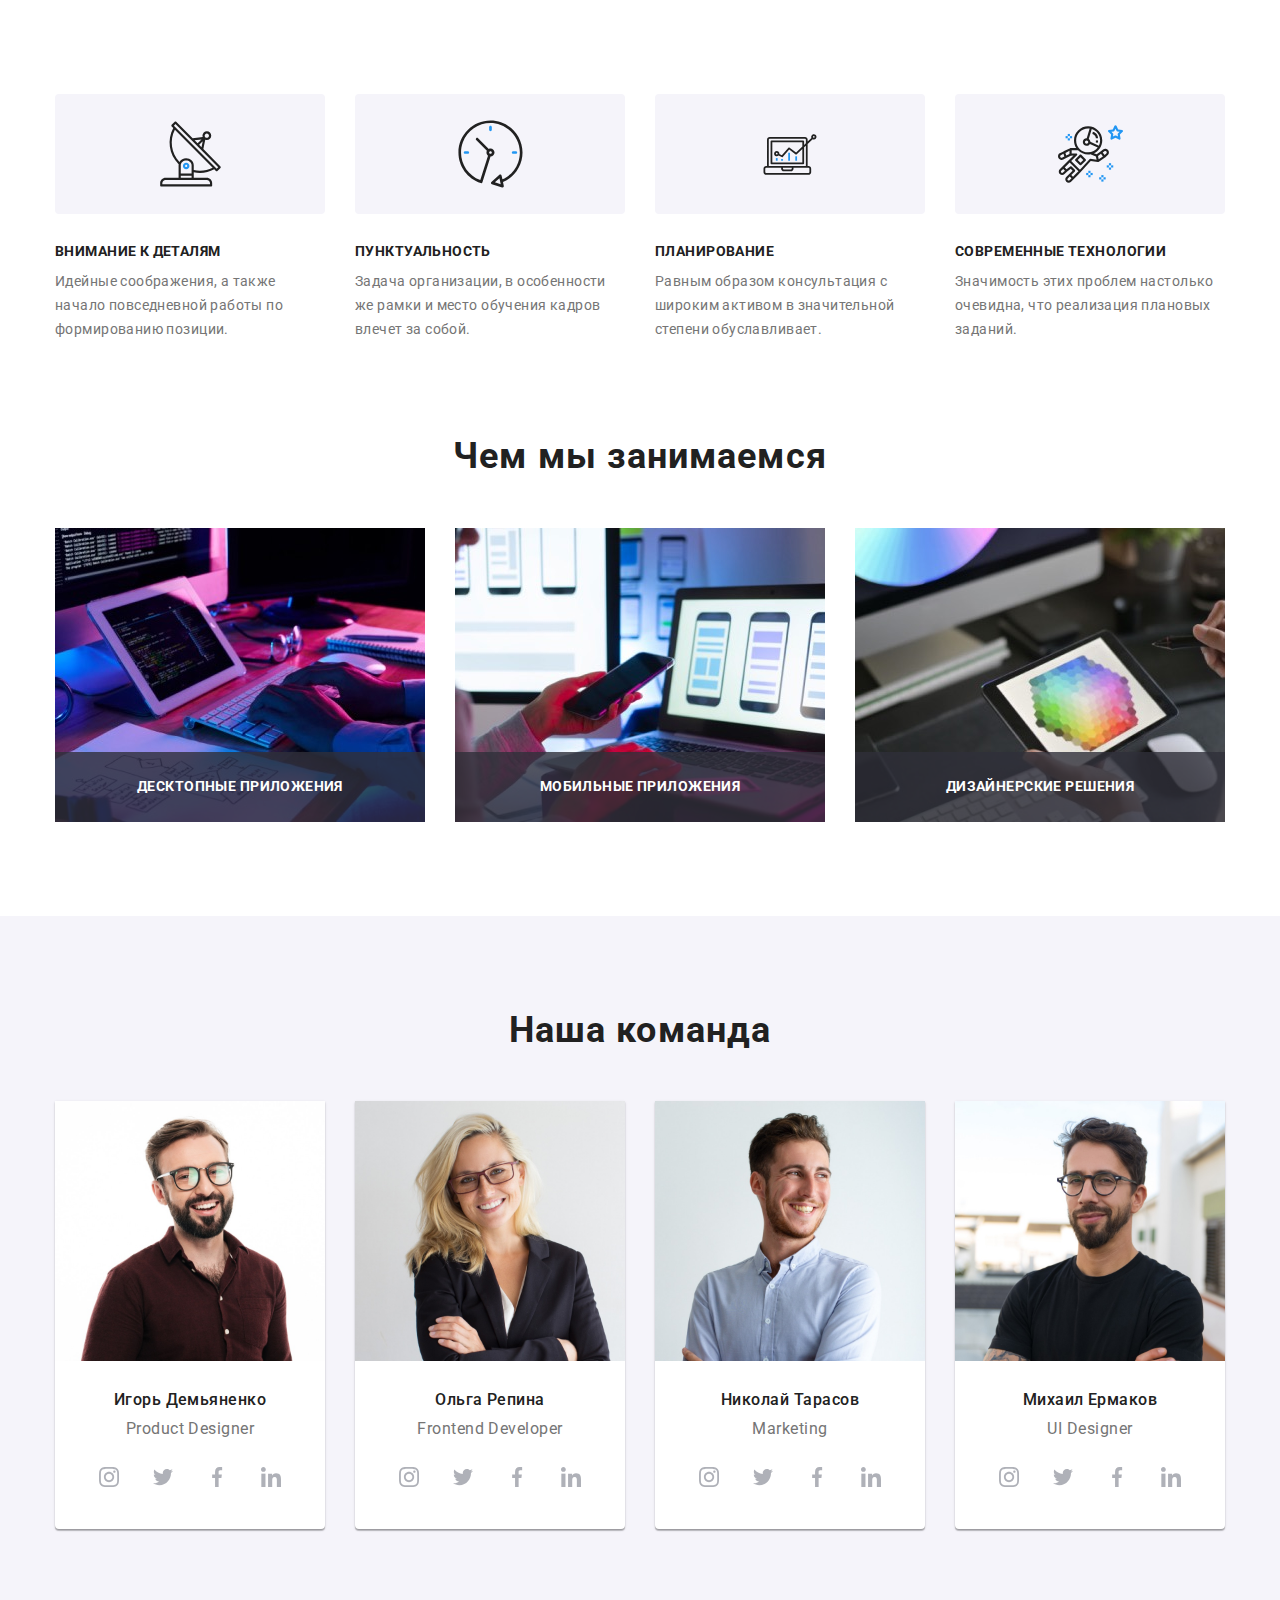
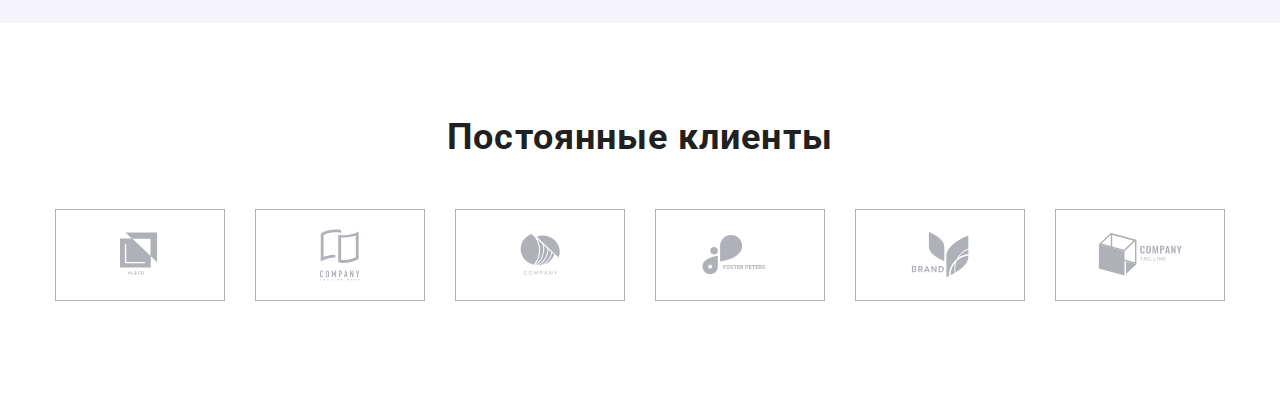
==== index.html @ 523a772f "clients done" ====
<!DOCTYPE html>
<html lang="ru">
  <head>
    <meta charset="UTF-8" />
    <meta http-equiv="X-UA-Compatible" content="IE=edge" />
    <meta name="viewport" content="width=device-width, initial-scale=1.0" />
    <title>Studio</title>
    <link rel="preconnect" href="https://fonts.gstatic.com" />
    <link
      href="https://fonts.googleapis.com/css2?family=Raleway:wght@700&family=Roboto:wght@400;500;700;900&display=swap"
      rel="stylesheet"
    />
    <link
      rel="stylesheet"
      href="https://cdnjs.cloudflare.com/ajax/libs/modern-normalize/1.0.0/modern-normalize.min.css"
    />
    <link rel="stylesheet" href="./css/main.min.css" />
  </head>
  <body>
    <!--Заголовок сайта-->
    <!-- <header class="header">
      <div class="container header__container">
        <a class="logo header__logo" href="">
          Web<span class="header__logo--color">Studio</span></a
        >
        <nav class="site-nav">
          <ul class="site-nav__list">
            <li class="site-nav__item">
              <a class="site-nav__link site-nav__link--current" href=""
                >Студия</a
              >
            </li>
            <li class="site-nav__item">
              <a class="site-nav__link" href="./portfolio.html">Портфолио</a>
            </li>
            <li class="site-nav__item">
              <a class="site-nav__link" href="">Контакты</a>
            </li>
          </ul>
        </nav>
        <ul class="header-contacts">
          <li class="header-contacts__item">
            <a class="header-contacts__link" href="mailto:info@devstudio.com">
              <svg class="header-contacts__icon" width="16" height="12">
                <use href="./images/symbol-defs.svg#envelope"></use></svg
              >info@devstudio.com</a
            >
          </li>
          <li class="header-contacts__item">
            <a class="header-contacts__link" href="tel:+380961111111">
              <svg class="header-contacts__icon" width="10" height="16">
                <use href="./images/symbol-defs.svg#smartphone"></use>
              </svg>
              +38 096 111 11 11</a
            >
          </li>
        </ul>
      </div>
    </header> -->
    <main>
      <!--Эффективные решения для вашего бизнеса-->
      <!-- <section class="hero">
        <h1 class="hero__title">Эффективные решения для вашего бизнеса</h1>
        <button type="button" class="btn" data-modal-open>
          Заказать услугу
        </button>
      </section> -->
      <!--Особенности-->
      <section class="features">
        <div class="container features__container">
          <h2 class="visually-hidden">Особенности</h2>
          <ul class="features__list">
            <li class="features__item">
              <div class="features__thumb">
                <svg class="features__icon" width="65" height="70">
                  <use href="./images/symbol-defs.svg#antenna"></use>
                </svg>
              </div>
              <h3 class="features__title">Внимание к деталям</h3>
              <p class="features__text">
                Идейные соображения, а также начало повседневной работы по
                формированию позиции.
              </p>
            </li>
            <li class="features__item">
              <div class="features__thumb">
                <svg class="features__icon" width="67" height="70">
                  <use href="./images/symbol-defs.svg#clock"></use>
                </svg>
              </div>
              <h3 class="features__title">Пунктуальность</h3>
              <p class="features__text">
                Задача организации, в особенности же рамки и место обучения
                кадров влечет за собой.
              </p>
            </li>
            <li class="features__item">
              <div class="features__thumb">
                <svg class="features__icon" width="70" height="53">
                  <use href="./images/symbol-defs.svg#diagram"></use>
                </svg>
              </div>
              <h3 class="features__title">Планирование</h3>
              <p class="features__text">
                Равным образом консультация с широким активом в значительной
                степени обуславливает.
              </p>
            </li>
            <li class="features__item">
              <div class="features__thumb">
                <svg class="features__icon" width="65" height="70">
                  <use href="./images/symbol-defs.svg#astronaut"></use>
                </svg>
              </div>
              <h3 class="features__title">Современные технологии</h3>
              <p class="features__text">
                Значимость этих проблем настолько очевидна, что реализация
                плановых заданий.
              </p>
            </li>
          </ul>
        </div>
      </section>
      <!--Чем мы занимаемся-->
      <section class="activity">
        <div class="container">
          <h2 class="title">Чем мы занимаемся</h2>
          <ul class="activity__list">
            <li class="activity__image">
              <img src="./images/img-1.jpg" alt="Создание кода" width="370" />
              <div class="activity__icon">
                <h3 class="activity-title">Десктопные приложения</h3>
              </div>
            </li>
            <li class="activity__image">
              <img
                src="./images/img-2.jpg"
                alt="Синхронизация устройств"
                width="370"
              />
              <div class="activity__icon">
                <h3 class="activity-title">Мобильные приложения</h3>
              </div>
            </li>
            <li class="activity__image">
              <img
                src="./images/img-3.jpg"
                alt="Выбор цвета на планшете"
                width="370"
              />
              <div class="activity__icon">
                <h3 class="activity-title">Дизайнерские решения</h3>
              </div>
            </li>
          </ul>
        </div>
      </section>
      <!--Наша команда-->
      <section class="team">
        <div class="container">
          <h2 class="title">Наша команда</h2>
          <ul class="team__card-set">
            <li class="team__card-item">
              <img
                src="./images/img-4.jpg"
                alt="Фото Игоря Демьяненко"
                width="270"
              />
              <div class="team__card-text">
                <h3 class="team__name-item">Игорь Демьяненко</h3>
                <p class="team__item-profession">Product Designer</p>
                <ul class="social-links">
                  <li class="social-links__item">
                    <a class="social-links__link" href="#">
                      <svg class="social-links__icon" width="20" height="20">
                        <use href="./images/symbol-defs.svg#instagram"></use>
                      </svg>
                    </a>
                  </li>
                  <li class="social-links__item">
                    <a class="social-links__link" href="#">
                      <svg class="social-links__icon" width="20" height="20">
                        <use href="./images/symbol-defs.svg#twitter"></use>
                      </svg>
                    </a>
                  </li>
                  <li class="social-links__item">
                    <a class="social-links__link" href="#">
                      <svg class="social-links__icon" width="20" height="20">
                        <use href="./images/symbol-defs.svg#facebook"></use>
                      </svg>
                    </a>
                  </li>
                  <li class="social-links__item">
                    <a class="social-links__link" href="#">
                      <svg class="social-links__icon" width="20" height="20">
                        <use href="./images/symbol-defs.svg#linkedin"></use>
                      </svg>
                    </a>
                  </li>
                </ul>
              </div>
            </li>
            <li class="team__card-item">
              <img
                src="./images/img-5.jpg"
                alt="Фото Ольги Репиной"
                width="270"
              />
              <div class="team__card-text">
                <h3 class="team__name-item">Ольга Репина</h3>
                <p class="team__item-profession">Frontend Developer</p>
                <ul class="social-links">
                  <li class="social-links__item">
                    <a class="social-links__link" href="#">
                      <svg class="social-links__icon" width="20" height="20">
                        <use href="./images/symbol-defs.svg#instagram"></use>
                      </svg>
                    </a>
                  </li>
                  <li class="social-links__item">
                    <a class="social-links__link" href="#">
                      <svg class="social-links__icon" width="20" height="20">
                        <use href="./images/symbol-defs.svg#twitter"></use>
                      </svg>
                    </a>
                  </li>
                  <li class="social-links__item">
                    <a class="social-links__link" href="#">
                      <svg class="social-links__icon" width="20" height="20">
                        <use href="./images/symbol-defs.svg#facebook"></use>
                      </svg>
                    </a>
                  </li>
                  <li class="social-links__item">
                    <a class="social-links__link" href="#">
                      <svg class="social-links__icon" width="20" height="20">
                        <use href="./images/symbol-defs.svg#linkedin"></use>
                      </svg>
                    </a>
                  </li>
                </ul>
              </div>
            </li>
            <li class="team__card-item">
              <img
                src="./images/img-6.jpg"
                alt="Фото Николая Тарасова"
                width="270"
              />
              <div class="team__card-text">
                <h3 class="team__name-item">Николай Тарасов</h3>
                <p class="team__item-profession">Marketing</p>
                <ul class="social-links">
                  <li class="social-links__item">
                    <a class="social-links__link" href="#">
                      <svg class="social-links__icon" width="20" height="20">
                        <use href="./images/symbol-defs.svg#instagram"></use>
                      </svg>
                    </a>
                  </li>
                  <li class="social-links__item">
                    <a class="social-links__link" href="#">
                      <svg class="social-links__icon" width="20" height="20">
                        <use href="./images/symbol-defs.svg#twitter"></use>
                      </svg>
                    </a>
                  </li>
                  <li class="social-links__item">
                    <a class="social-links__link" href="#">
                      <svg class="social-links__icon" width="20" height="20">
                        <use href="./images/symbol-defs.svg#facebook"></use>
                      </svg>
                    </a>
                  </li>
                  <li class="social-links__item">
                    <a class="social-links__link" href="#">
                      <svg class="social-links__icon" width="20" height="20">
                        <use href="./images/symbol-defs.svg#linkedin"></use>
                      </svg>
                    </a>
                  </li>
                </ul>
              </div>
            </li>
            <li class="team__card-item">
              <img
                src="./images/img-7.jpg"
                alt="Фото Михаила Ермакова"
                width="270"
              />
              <div class="team__card-text">
                <h3 class="team__name-item">Михаил Ермаков</h3>
                <p class="team__item-profession">UI Designer</p>
                <ul class="social-links">
                  <li class="social-links__item">
                    <a class="social-links__link" href="#">
                      <svg class="social-links__icon" width="20" height="20">
                        <use href="./images/symbol-defs.svg#instagram"></use>
                      </svg>
                    </a>
                  </li>
                  <li class="social-links__item">
                    <a class="social-links__link" href="#">
                      <svg class="social-links__icon" width="20" height="20">
                        <use href="./images/symbol-defs.svg#twitter"></use>
                      </svg>
                    </a>
                  </li>
                  <li class="social-links__item">
                    <a class="social-links__link" href="#">
                      <svg class="social-links__icon" width="20" height="20">
                        <use href="./images/symbol-defs.svg#facebook"></use>
                      </svg>
                    </a>
                  </li>
                  <li class="social-links__item">
                    <a class="social-links__link" href="#">
                      <svg class="social-links__icon" width="20" height="20">
                        <use href="./images/symbol-defs.svg#linkedin"></use>
                      </svg>
                    </a>
                  </li>
                </ul>
              </div>
            </li>
          </ul>
        </div>
      </section>
      <!-- Постоянные клиенты -->
      <section class="clients">
        <div class="container">
          <h3 class="title">Постоянные клиенты</h3>
          <ul class="clients__list">
            <li class="clients__item">
              <a class="clients__link" href="#">
                <svg class="clients__icon" width="41" height="46">
                  <use href="./images/symbol-defs.svg#logo1"></use>
                </svg>
              </a>
            </li>
            <li class="clients__item">
              <a class="clients__link" href="#">
                <svg class="clients__icon" width="40" height="52">
                  <use href="./images/symbol-defs.svg#logo2"></use>
                </svg>
              </a>
            </li>
            <li class="clients__item">
              <a class="clients__link" href="#">
                <svg class="clients__icon" width="43" height="41">
                  <use href="./images/symbol-defs.svg#logo3"></use>
                </svg>
              </a>
            </li>
            <li class="clients__item">
              <a class="clients__link" href="#">
                <svg class="clients__icon" width="84" height="40">
                  <use href="./images/symbol-defs.svg#logo4"></use>
                </svg>
              </a>
            </li>
            <li class="clients__item">
              <a class="clients__link" href="#">
                <svg class="clients__icon" width="62" height="45">
                  <use href="./images/symbol-defs.svg#logo5"></use>
                </svg>
              </a>
            </li>
            <li class="clients__item">
              <a class="clients__link" href="#">
                <svg class="clients__icon" width="93" height="43">
                  <use href="./images/symbol-defs.svg#logo6"></use>
                </svg>
              </a>
            </li>
          </ul>
        </div>
      </section>
    </main>
    <!--Подвал-->
    <!-- <footer class="footer">
      <div class="container">
        <div class="footer__flex">
          <div class="footer__thumb">
            <a class="logo footer__logo" href="">
              <span class="footer__logo--color">Web</span>Studio</a
            >
            <address class="footer__address">
              г. Киев, пр-т Леси Украинки, 26
            </address>
            <address class="footer__address">
              <a class="footer__contacts" href="mailto:info@example.com"
                >info@example.com</a
              ><br />
              <a class="footer__contacts" href="tel:+380991111111"
                >+38 099 111 11 11</a
              >
            </address>
          </div>
          <div class="footer__social-links">
            <h3 class="footer__title">Присоединяйтесь</h3>
            <ul class="footer__social-list">
              <li class="footer__social-item">
                <a class="footer__social-link" href="">
                  <svg class="footer__social-icon" width="20" height="20">
                    <use href="./images/symbol-defs.svg#instagram"></use>
                  </svg>
                </a>
              </li>
              <li class="footer__social-item">
                <a class="footer__social-link" href="">
                  <svg class="footer__social-icon" width="20" height="20">
                    <use href="./images/symbol-defs.svg#twitter"></use>
                  </svg>
                </a>
              </li>
              <li class="footer__social-item">
                <a class="footer__social-link" href="">
                  <svg class="footer__social-icon" width="20" height="20">
                    <use href="./images/symbol-defs.svg#facebook"></use>
                  </svg>
                </a>
              </li>
              <li class="footer__social-item">
                <a class="footer__social-link" href="">
                  <svg class="footer__social-icon" width="20" height="20">
                    <use href="./images/symbol-defs.svg#linkedin"></use>
                  </svg>
                </a>
              </li>
            </ul>
          </div>
          <div class="footer__mailing">
            <h3 class="footer__title">Подпишитесь на рассылку</h3>
            <div class="footer__mailing-item">
              <label for="">
                <input
                  class="footer__mailing-field"
                  type="text"
                  placeholder="Email"
                />
              </label>
              <button class="footer__submit-button">
                Подписаться
                <svg class="footer__submit-icon" width="24" height="24">
                  <use href="./images/symbol-defs.svg#icon-icon-send"></use>
                </svg>
              </button>
            </div>
          </div>
        </div>
      </div>
    </footer> -->
    <!-- <div class="backdrop is-hidden" data-modal>
      <div class="modal">
        <button class="button-close" data-modal-close>
          <svg class="icon-close" width="11" height="11">
            <use href="./images/symbol-defs.svg#icon-Vector"></use>
          </svg>
        </button>
        <form class="form-modal">
          <h3 class="form__title">Оставьте свои данные, мы вам перезвоним</h3>
          <div class="form__field">
            <label for="user-name" class="form__label">Имя</label>
            <input class="form__input" type="text" id="user-name" />
            <svg class="form__icon" width="18" height="18">
              <use
                href="./images/symbol-defs.svg#icon-person-black-18dp-1"
              ></use>
            </svg>
          </div>
          <div class="form__field">
            <label class="form__label" for="user-telefone">Телефон</label>
            <input class="form__input" type="text" id="user-telefone" />
            <svg class="form__icon" width="18" height="18">
              <use
                href="./images/symbol-defs.svg#icon-phone-black-18dp-1"
              ></use>
            </svg>
          </div>
          <div class="form__field">
            <label class="form__label" for="user-mail">Почта</label>
            <input
              class="form__input"
              type="email"
              name="email"
              id="user-mail"
            />
            <svg class="form__icon" width="18" height="18">
              <use
                href="./images/symbol-defs.svg#icon-email-black-18dp-1"
              ></use>
            </svg>
          </div>
          <div class="form__field">
            <label class="form__label" for="user-comment">Комментарий </label>
            <textarea
              class="form__input-comment"
              name="Comment"
              placeholder="Введите текст"
              id="user-comment"
            ></textarea>
          </div>
          <div class="form__field">
            <label for="user-checkbox">
              <input
                class="checkbox-agree visually-hidden"
                type="checkbox"
                id="user-checkbox"
              />
              <span class="check"></span>
              <p class="form-agree-text">
                Соглашаюсь с рассылкой и принимаю
                <a class="agreement" href="#">Условия договора</a>
              </p>
            </label>
          </div>
          <button class="button form-button" type="submit">Отправить</button>
        </form>
      </div>
    </div> -->
    <script src="./js/modal.js"></script>
    <script src="./js/mobile-menu.js"></script>
  </body>
</html>
---- css/main.min.css ----
:root{--primary-text-color: #757575;--title-text-color: #212121;--h1-text-color: #ffffff;--accent-text-color: #2196f3;--main-font: "Roboto", sans-serif;--title-font: "Raleway", sans-serif;--bg-dark-color: #2f303a;--bg-grey-color: #f5f4fa;--bg-white-color: #ffffff;--overlay-color: rgba(47, 48, 58, 0.4);--background-color: #afb1b8;--backdrop-color: rgba(0, 0, 0, 0.2)}.logo{color:var(--accent-text-color);font-family:var(--title-font);font-weight:700;font-size:26px;line-height:1.19;letter-spacing:0.03em}.header__logo--color{color:var(--title-text-color)}.footer__logo--color{color:var(--accent-text-color)}.footer__logo{color:var(--h1-text-color);display:block;margin-bottom:20px}.btn{font-family:var(--main-font);font-style:normal;font-weight:700;font-size:16px;line-height:1.87;display:flex;align-items:center;text-align:center;letter-spacing:0.06em;color:var(--h1-text-color);background-color:var(--accent-text-color);cursor:pointer;margin-right:auto;margin-left:auto;box-shadow:0px 4px 4px rgba(0,0,0,0.15);border-radius:4px;border:none;min-width:200px;min-height:50px;padding:10px 32px}.btn-portfolio{font-family:var(--main-font);font-style:normal;font-weight:500;font-size:16px;line-height:1.62;text-align:center;letter-spacing:0.03em;color:var(--title-text-color);background:#f5f4fa;border-radius:4px;border:none;padding:6px 22px;cursor:pointer;transition:background-color 250ms cubic-bezier(0.4, 0, 0.2, 1),color 250ms cubic-bezier(0.4, 0, 0.2, 1),box-shadow 250ms cubic-bezier(0.4, 0, 0.2, 1)}.btn-portfolio:hover,.btn-portfolio:focus{background-color:var(--accent-text-color);color:var(--h1-text-color);box-shadow:0px 3px 1px rgba(0,0,0,0.1),0px 1px 2px rgba(0,0,0,0.08),0px 2px 2px rgba(0,0,0,0.12)}.form-button{position:absolute;height:50px;width:200px;background-color:var(--accent-text-color);border-color:var(--accent-text-color);color:var(--h1-text-color);font-size:16px;line-height:1.87;font-weight:700;letter-spacing:0.06em;left:0;right:0;top:0;bottom:-461px;margin:auto;border-radius:4px;display:inline-block;cursor:pointer;border:none;box-shadow:0px 4px 4px rgba(0,0,0,0.15);transition:background-color 250ms cubic-bezier(0.4, 0, 0.2, 1)}.button-close{position:absolute;top:8px;right:8px;display:flex;align-items:center;justify-content:center;width:30px;height:30px;background-color:var(--h1-text-color);border:1px solid rgba(0,0,0,0.1);border-radius:50%}.button-close:hover,.button-close:focus{border-color:var(--accent-text-color);cursor:pointer;outline:none;fill:var(--accent-text-color)}.footer__submit-button{position:relative;padding-left:29px;padding-top:10px;padding-bottom:10px;padding-right:62px;display:inline-block;color:var(--h1-text-color);background-color:var(--accent-text-color);border-color:var(--accent-text-color);font-weight:700;font-size:16px;line-height:1.87;letter-spacing:0.06em;cursor:pointer;width:200px;height:50px;border:none;border-radius:4px;box-shadow:0px 4px 4px rgba(0,0,0,0.15);transition:background-color 250ms cubic-bezier(0.4, 0, 0.2, 1)}html{box-sizing:border-box}*,*::after,*::before{box-sizing:border-box}body{font-family:var(--main-font);color:var(--primary-text-color);background:var(--bg-white-color);font-size:14px;line-height:1.71;letter-spacing:0.02em}img{display:block;width:100%;height:auto}.container{width:100%;padding-left:15px;padding-right:15px;margin-left:auto;margin-right:auto}@media screen and (min-width: 480px){.container{width:480px}}@media screen and (min-width: 768px){.container{width:768px}}@media screen and (min-width: 1200px){.container{width:1200px}}h1,h2,h3,h4,h5,h6,p,ul{margin-top:0;margin-bottom:0}a{text-decoration:none}ul{list-style:none;margin:0;padding:0}.visually-hidden{position:absolute !important;clip:rect(1px 1px 1px 1px);clip:rect(1px, 1px, 1px, 1px);padding:0 !important;border:0 !important;height:1px !important;width:1px !important;overflow:hidden}.title{justify-content:center;color:var(--title-text-color);padding-bottom:50px;font-size:36px;line-height:1.16;text-align:center;letter-spacing:0.03em}.overlay-hidden{position:relative;overflow:hidden}.header{border-bottom:1px solid #ececec}.header__container{display:flex;align-items:baseline}.header__logo{margin-right:93px}.site-nav__list{display:flex;list-style:none;margin:0;padding:0}.site-nav__item{position:relative;display:inline-block;padding-top:32px;padding-bottom:32px}.site-nav__item:not(:last-child){margin-right:50px}.site-nav__item .site-nav__link:hover,.site-nav__item .site-nav__link:focus{color:var(--accent-text-color);transition:color 250ms cubic-bezier(0.4, 0, 0.2, 1)}.site-nav__item .site-nav__link--current::after{content:"";display:block;width:100%;height:4px;background-color:var(--accent-text-color);border-radius:2px;position:absolute;bottom:-1px}.site-nav__item .site-nav__link:hover::after,.site-nav__item .site-nav__link:focus::after{content:"";opacity:1;transition:transform 250ms cubic-bezier(0.4, 0, 0.2, 1)}.site-nav__link{font-weight:500;line-height:1.15;color:var(--title-text-color)}.site-nav__link--current{color:var(--accent-text-color)}.header-contacts{display:flex;margin-left:auto;padding:0;align-items:center;font-weight:500;font-size:14px;line-height:1.14;letter-spacing:0.02em;color:var(--primary-text-color);transition:color 250ms cubic-bezier(0.4, 0, 0.2, 1)}.header-contacts__item{margin-left:50px}.header-contacts__link{display:flex;align-items:center;font-weight:500;font-size:14px;line-height:1.14;letter-spacing:0.02em;color:var(--primary-text-color);transition:color 250ms cubic-bezier(0.4, 0, 0.2, 1)}.header-contacts__link:hover,.header-contacts__link:focus{color:var(--accent-text-color)}.header-contacts__icon{fill:currentColor;margin-right:10px;transition:color 250ms cubic-bezier(0.4, 0, 0.2, 1)}.hero{min-height:600px;max-width:1600px;padding-top:200px;padding-bottom:200px;margin:0 auto;background-image:linear-gradient(to right, var(--overlay-color), var(--overlay-color)),url(../images/Img.jpg)}.hero__title{font-weight:900;font-size:44px;line-height:1.36;text-align:center;letter-spacing:0.06em;text-transform:uppercase;color:var(--h1-text-color);padding-bottom:30px;max-width:696px;margin:0 auto}.features__container{padding-top:60px;padding-bottom:60px}@media screen and (min-width: 1200px){.features__container{padding-top:94px;padding-bottom:94px}}@media screen and (min-width: 768px){.features__item{flex-basis:calc((100% - 60px) / 2);margin-top:30px;margin-left:30px}}@media screen and (min-width: 1200px){.features__item{flex-basis:calc((100% - 120px) / 4);margin-top:30px;margin-left:30px}}@media screen and (max-width: 767px){.features__item:not(:last-child){margin-bottom:30px}}.features__thumb{display:flex;height:120px;align-items:center;justify-content:center;background:#f5f4fa;border-radius:4px}.features__text{font-size:14px;line-height:1.71;letter-spacing:0.03em;color:var(--primary-text-color);text-align:left;margin-top:10px}@media screen and (min-width: 768px){.features__list{display:flex;flex-wrap:wrap;margin-left:-30px;margin-top:-30px}}.features__title{font-weight:700;font-size:14px;line-height:1.14;letter-spacing:0.03em;text-transform:uppercase;color:var(--title-text-color);margin-top:30px}@media screen and (max-width: 767px){.features__title{text-align:center}}.activity{padding-bottom:94px}@media screen and (max-width: 1199px){.activity{display:none}}.activity__list{display:flex}.activity__image{position:relative}.activity__image:not(:last-child){margin-right:30px}.activity__icon{position:absolute;width:370px;height:70px;bottom:0;left:0;background:rgba(47,48,58,0.8)}.activity-title{display:flex;align-items:center;justify-content:center;text-transform:uppercase;color:var(--h1-text-color);padding-top:27px;padding-bottom:27px;font-size:14px;line-height:1.14;text-align:center;letter-spacing:0.03em}.team__title{font-family:var(--main-font);font-weight:700;font-size:36px;line-height:1.16;text-align:center;letter-spacing:0.03em;color:var(--title-text-color);-webkit-box-pack:justify;-ms-flex-pack:justify;justify-content:space-between;padding-bottom:50px}.team{padding-top:94px;background-color:var(--bg-grey-color);padding-bottom:94px}.team__card-set{width:100%;margin:0 auto}@media screen and (min-width: 768px){.team__card-set{width:768px;display:flex;flex-wrap:wrap;margin-left:-30px;margin-top:-30px}}@media screen and (min-width: 1200px){.team__card-set{width:1200px;display:flex;flex-wrap:wrap;margin-left:-30px;margin-top:-30px}}.team__card-item{flex-basis:100%;text-align:center;background-color:var(--bg-white-color);box-shadow:0px 1px 3px rgba(0,0,0,0.12),0px 1px 1px rgba(0,0,0,0.14),0px 2px 1px rgba(0,0,0,0.2);border-radius:0px 0px 4px 4px}@media screen and (max-width: 767px){.team__card-item{margin-bottom:30px}}@media screen and (min-width: 768px){.team__card-item{flex-basis:calc((100% - 30px * 2) / 2);margin-left:30px;margin-top:30px}}@media screen and (min-width: 1200px){.team__card-item{flex-basis:calc((100% - 30px * 4) / 4);margin-left:30px;margin-top:30px}}.team__card-text{padding-top:30px;padding-bottom:30px}.team__name-item{color:var(--title-text-color);font-weight:500;font-size:16px;line-height:1.18;letter-spacing:0.03em;justify-content:space-between;padding-bottom:10px}.team__item-profession{font-size:16px;line-height:1.18;letter-spacing:0.03em;color:var(--primary-text-color);margin-bottom:16px}.social-links{display:flex;justify-content:center;padding:0}.social-links__item{display:flex;align-items:center;justify-content:center}.social-links__item:not(:last-child){margin-right:10px}.social-links__link{color:#afb1b8;width:44px;height:44px;display:inline-flex;justify-content:center;align-items:center;border-radius:50%;transition:background-color 250ms cubic-bezier(0.4, 0, 0.2, 1),color 250ms cubic-bezier(0.4, 0, 0.2, 1)}.social-links__link:hover,.social-links__link:focus{background:var(--accent-text-color);color:var(--h1-text-color)}.social-links__icon{fill:currentColor}.clients{padding-top:94px;padding-bottom:94px}.clients__list{display:flex;flex-wrap:wrap;justify-content:center;align-items:center;margin-top:-30px;margin-left:-30px}.clients__item{padding:0;margin:0;border-radius:4px;color:var(--primary-text-color);height:92px;margin-top:30px;margin-left:30px}@media screen and (max-width: 767px){.clients__item{flex-basis:calc((100% - 60px) / 2)}}@media screen and (max-width: 1199px){.clients__item{flex-basis:calc((100% - 90px) / 3)}}.clients__link{width:210px;height:92px;display:inline-flex;justify-content:center;align-items:center;border:1px solid var(--background-color);color:var(--background-color);transition:color 250ms cubic-bezier(0.4, 0, 0.2, 1)}.clients__link:hover,.clients__link:focus{color:var(--accent-text-color);border-color:var(--accent-text-color)}@media screen and (min-width: 768px){.clients__link{width:226px}}@media screen and (min-width: 1200px){.clients__link{width:170px}}.clients__icon{fill:currentColor}.footer{padding-top:60px;padding-bottom:60px;background-color:var(--bg-dark-color)}.footer__flex{display:flex;align-items:baseline}.footer__address{font-style:inherit;font-size:14px;line-height:1.71;letter-spacing:0.03em;color:var(--h1-text-color)}.footer__contacts{display:inline-block;margin-top:9px;font-weight:500;font-size:14px;line-height:1.71;letter-spacing:0.03em;color:rgba(255,255,255,0.6);list-style:none;text-decoration:none}.footer__social-links{margin-left:70px}.footer__title{display:inline-block;font-size:14px;line-height:1.14;letter-spacing:0.03em;text-transform:uppercase;color:var(--h1-text-color);margin-bottom:20px}.footer__social-list{display:flex}.footer__social-item{align-items:center}.footer__social-item:not(:last-child){margin-right:10px}.footer__social-link{border-radius:50%;width:44px;height:44px;display:inline-flex;justify-content:center;align-items:center;color:var(--h1-text-color);background:rgba(255,255,255,0.1);transition:background-color 250ms cubic-bezier(0.4, 0, 0.2, 1)}.footer__social-link:hover,.footer__social-link:focus{background:var(--accent-text-color)}.footer__social-icon{fill:currentColor}.footer__mailing{margin-left:93px}.footer__mailing-item{display:flex}.footer__mailing-field{width:358px;height:50px;margin-right:12px;padding:15px 16px;border:1px solid rgba(255,255,255,0.3);filter:drop-shadow(0px 4px 4px rgba(0,0,0,0.15));border-radius:4px;color:var(--h1-text-color);background-color:var(--bg-dark-color)}.footer__submit-icon{position:absolute;right:28px;top:13px;bottom:13px;fill:var(--h1-text-color)}.portfolio{padding-top:94px;padding-bottom:94px}.portfolio__list{display:flex;margin-bottom:50px;justify-content:center;padding:0}.portfolio__item{background:#f5f4fa;border-radius:4px}.portfolio__item:hover,.portfolio__item:focus{background-color:var(--accent-text-color);color:#ffffff;border-radius:4px;border:none}.portfolio__item:not(:last-child){margin-right:8px}.sample-list{display:flex;flex-wrap:wrap;margin-left:-30px;margin-top:-30px}.sample-list__card{flex-basis:calc((100% - 30px * 3) / 3);margin-left:30px;margin-top:30px}.sample-list__card:hover .overlay,.sample-list__card:focus .overlay{opacity:1;transform:translate(0)}.sample-list__card:focus,.sample-list__card:hover{box-shadow:0px 1px 1px rgba(0,0,0,0.12),0px 4px 4px rgba(0,0,0,0.06),1px 4px 6px rgba(0,0,0,0.16);cursor:pointer;transition:transform 250ms cubic-bezier(0.4, 0, 0.2, 1)}.sample-list__text{padding:20px 24px;border:1px solid #eee;border-top:none}.overlay{position:absolute;width:370px;height:294px;left:0;top:0;background:rgba(33,150,243,0.9);color:var(--h1-text-color);padding:63px 24px;font-size:18px;line-height:1.56;letter-spacing:0.03em;opacity:0;transform:translateY(100%);transition:transform 250ms cubic-bezier(0.4, 0, 0.2, 1);opacity:0}.sample-list__title{font-weight:700;font-size:18px;line-height:2;letter-spacing:0.06em;color:var(--title-text-color);text-decoration:none}.sample-list__description{font-size:16px;line-height:1.87;letter-spacing:0.03em;color:var(--primary-text-color)}.backdrop{position:fixed;top:0;left:0;width:100%;height:100%;background-color:var(--backdrop-color);z-index:2;opacity:1;transition:opacity 250ms cubic-bezier(0.4, 0, 0.2, 1)}.backdrop.is-hidden{opacity:0;pointer-events:none}.modal{position:absolute;width:528px;height:581px;top:50%;left:50%;transform:translate(-50%, -50%) scale(1);border-radius:4px;background-color:var(--bg-white-color);padding:40px}.icon-close{background-color:var(--h1-text-color)}.form__input{position:relative;display:block;width:448px;height:40px;border-radius:4px;border:1px solid rgba(33,33,33,0.2);padding-left:42px;padding-right:12px;box-sizing:border-box;transition:border-color 250ms cubic-bezier(0.4, 0, 0.2, 1),fill 250ms cubic-bezier(0.4, 0, 0.2, 1)}.form__input:hover,.form__input:focus{border-color:var(--accent-text-color);cursor:pointer;outline:none}.form__input:hover+.form__icon,.form__input:focus+.form__icon{fill:var(--accent-text-color)}.form__input-comment{width:448px;height:120px;resize:none;border:1px solid rgba(33,33,33,0.2);border-radius:4px;padding:12px 16px;margin-bottom:20px;box-sizing:border-box}.form__input-comment:hover,.form__input-comment:focus{border-color:var(--accent-text-color);cursor:pointer;outline:none}.form__label{margin-bottom:4px;font-weight:400;font-size:12px;line-height:1.17;letter-spacing:0.01em;color:var(--primary-text-color);text-align:left}.form__title{font-size:20px;font-style:700;line-height:1.15;text-align:center;color:var(--title-text-color);padding-bottom:12px;letter-spacing:0.03em}.form__field{position:relative;display:flex;flex-direction:column;margin-bottom:10px}.form__icon{position:absolute;left:15px;top:50%;transition:fill 250ms cubic-bezier(0.4, 0, 0.2, 1)}.agreement{color:var(--accent-text-color)}.checkbox-agree{display:inline-block;width:16px;height:15px;margin-right:8px;border:2px solid var(--primary-text-color);border-radius:2px;font-size:14px;line-height:1.46}.user-checkbox::before{content:"";display:inline-block;width:16px;height:15px}.checkbox-agree:checked+.user-checkbox::before{background-image:url(./images/symbol-defs.svg#icon-full-check);border-color:var(--accent-text-color);background-color:var(--accent-text-color)}.checkbox-agree:checked+.check{border-color:var(--accent-text-color);background-image:url(../images/Vector-3.svg);background-color:var(--accent-text-color)}.check{display:inline-block;width:16px;height:15px;margin-right:8px;border:2px solid var(--title-text-color);border-radius:2px}.checkbox-agree:checked ~ .icon-check{opacity:1;transform:scale(1.2)}.form-agree-text{display:inline-block}
/*# sourceMappingURL=main.min.css.map */
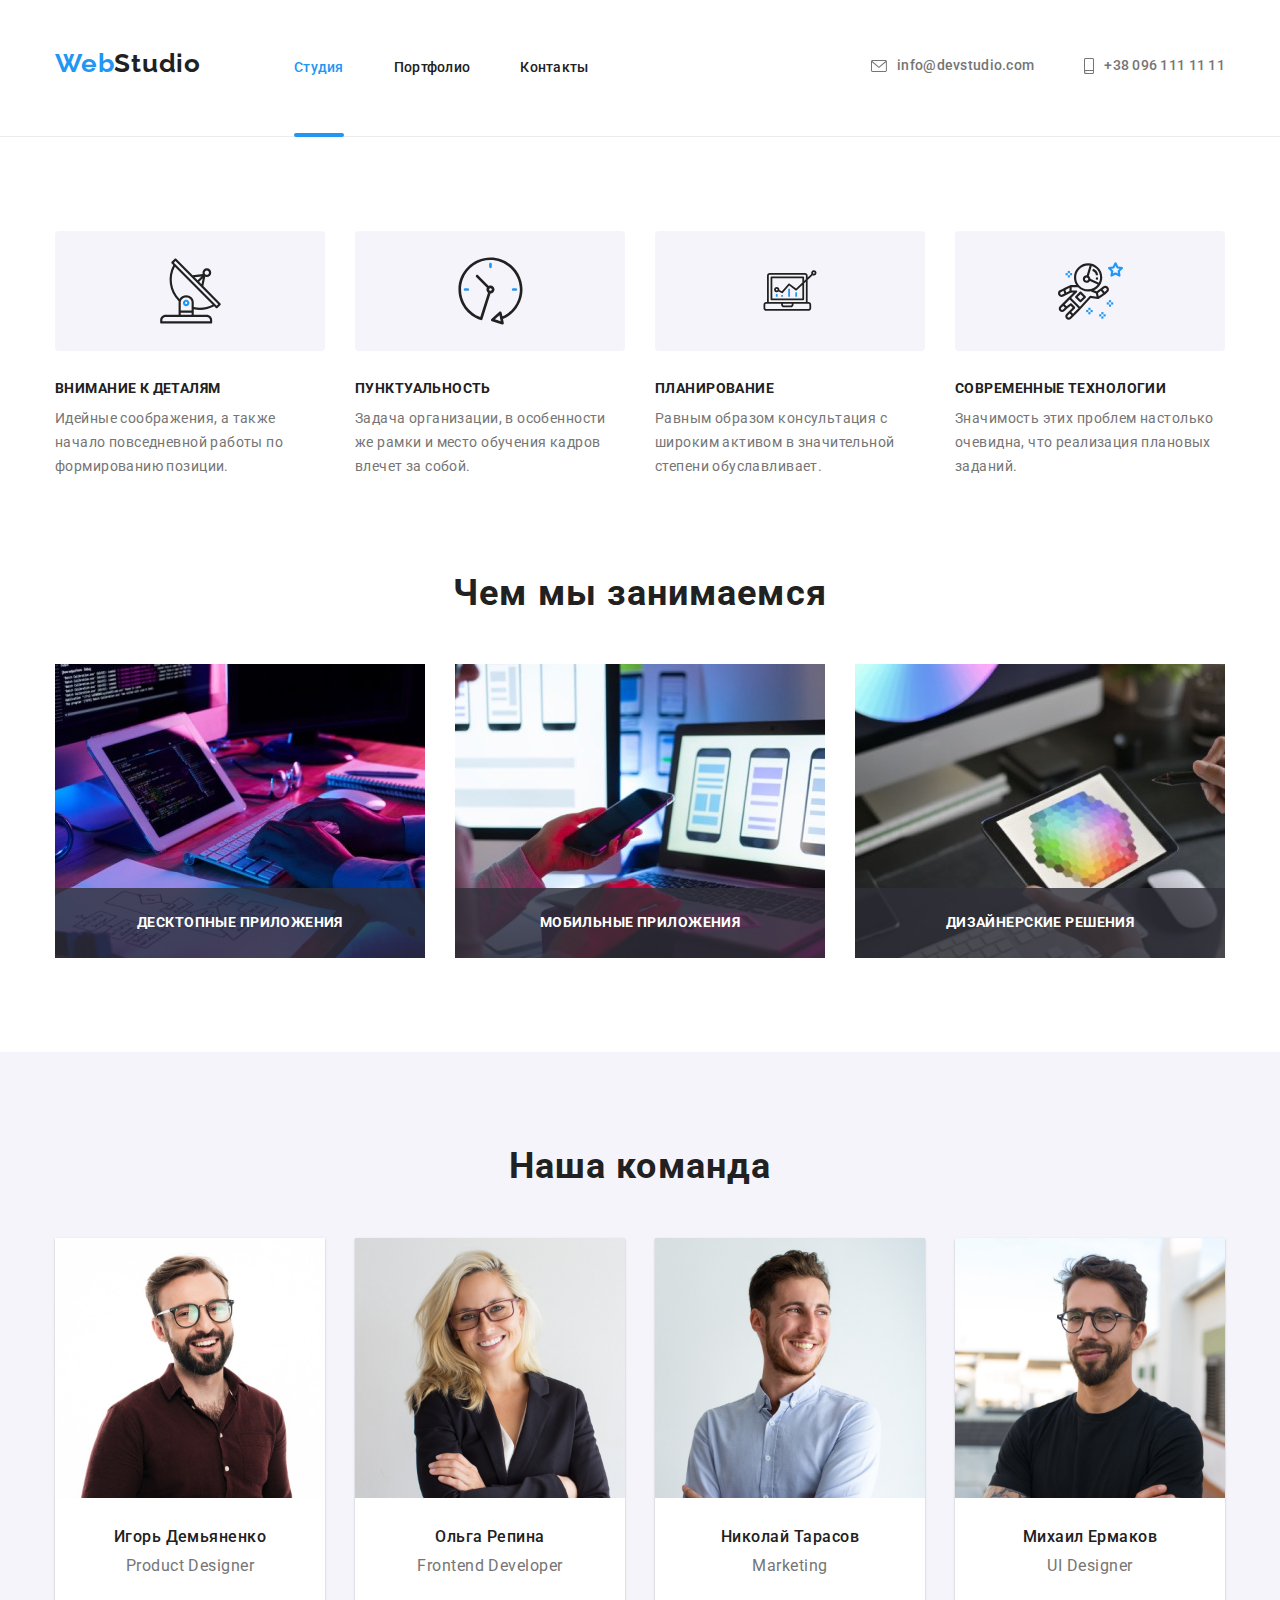
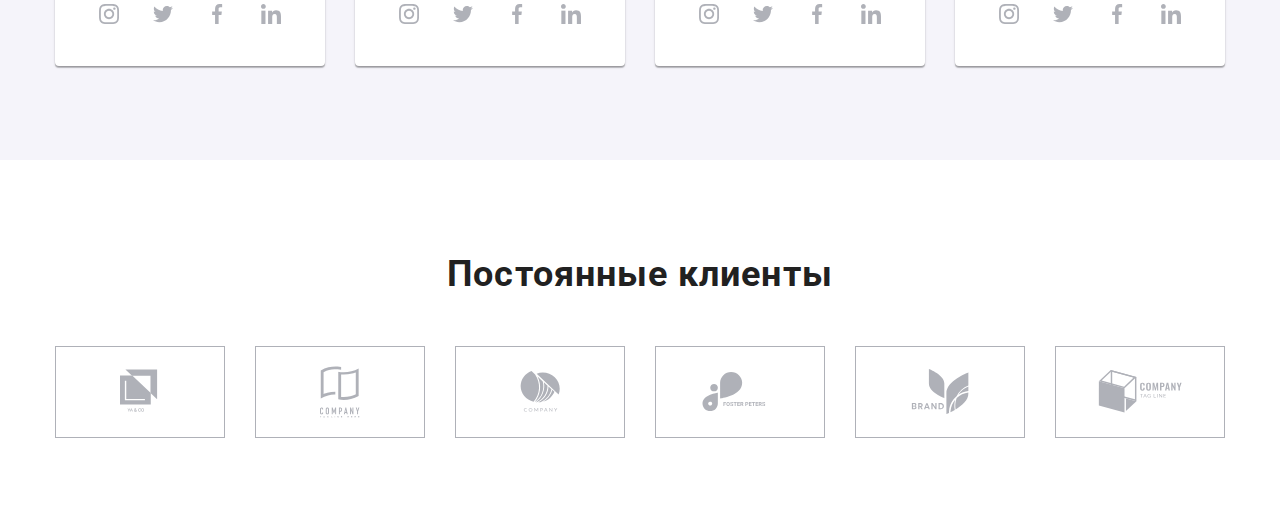
==== commit b8f64453: "header without button" ====
--- a/index.html
+++ b/index.html
@@ -18,7 +18,7 @@
   </head>
   <body>
     <!--Заголовок сайта-->
-    <!-- <header class="header">
+    <header class="header">
       <div class="container header__container">
         <a class="logo header__logo" href="">
           Web<span class="header__logo--color">Studio</span></a
@@ -55,8 +55,14 @@
             >
           </li>
         </ul>
+        <button class="header__btn">
+          <svg width="40px" height="40px">
+            <use href="./images/symbol-defs.svg#menu"></use>
+            <use href=""></use>
+          </svg>
+        </button>
       </div>
-    </header> -->
+    </header>
     <main>
       <!--Эффективные решения для вашего бизнеса-->
       <!-- <section class="hero">
--- a/css/main.min.css
+++ b/css/main.min.css
@@ -1,2 +1,2 @@
-:root{--primary-text-color: #757575;--title-text-color: #212121;--h1-text-color: #ffffff;--accent-text-color: #2196f3;--main-font: "Roboto", sans-serif;--title-font: "Raleway", sans-serif;--bg-dark-color: #2f303a;--bg-grey-color: #f5f4fa;--bg-white-color: #ffffff;--overlay-color: rgba(47, 48, 58, 0.4);--background-color: #afb1b8;--backdrop-color: rgba(0, 0, 0, 0.2)}.logo{color:var(--accent-text-color);font-family:var(--title-font);font-weight:700;font-size:26px;line-height:1.19;letter-spacing:0.03em}.header__logo--color{color:var(--title-text-color)}.footer__logo--color{color:var(--accent-text-color)}.footer__logo{color:var(--h1-text-color);display:block;margin-bottom:20px}.btn{font-family:var(--main-font);font-style:normal;font-weight:700;font-size:16px;line-height:1.87;display:flex;align-items:center;text-align:center;letter-spacing:0.06em;color:var(--h1-text-color);background-color:var(--accent-text-color);cursor:pointer;margin-right:auto;margin-left:auto;box-shadow:0px 4px 4px rgba(0,0,0,0.15);border-radius:4px;border:none;min-width:200px;min-height:50px;padding:10px 32px}.btn-portfolio{font-family:var(--main-font);font-style:normal;font-weight:500;font-size:16px;line-height:1.62;text-align:center;letter-spacing:0.03em;color:var(--title-text-color);background:#f5f4fa;border-radius:4px;border:none;padding:6px 22px;cursor:pointer;transition:background-color 250ms cubic-bezier(0.4, 0, 0.2, 1),color 250ms cubic-bezier(0.4, 0, 0.2, 1),box-shadow 250ms cubic-bezier(0.4, 0, 0.2, 1)}.btn-portfolio:hover,.btn-portfolio:focus{background-color:var(--accent-text-color);color:var(--h1-text-color);box-shadow:0px 3px 1px rgba(0,0,0,0.1),0px 1px 2px rgba(0,0,0,0.08),0px 2px 2px rgba(0,0,0,0.12)}.form-button{position:absolute;height:50px;width:200px;background-color:var(--accent-text-color);border-color:var(--accent-text-color);color:var(--h1-text-color);font-size:16px;line-height:1.87;font-weight:700;letter-spacing:0.06em;left:0;right:0;top:0;bottom:-461px;margin:auto;border-radius:4px;display:inline-block;cursor:pointer;border:none;box-shadow:0px 4px 4px rgba(0,0,0,0.15);transition:background-color 250ms cubic-bezier(0.4, 0, 0.2, 1)}.button-close{position:absolute;top:8px;right:8px;display:flex;align-items:center;justify-content:center;width:30px;height:30px;background-color:var(--h1-text-color);border:1px solid rgba(0,0,0,0.1);border-radius:50%}.button-close:hover,.button-close:focus{border-color:var(--accent-text-color);cursor:pointer;outline:none;fill:var(--accent-text-color)}.footer__submit-button{position:relative;padding-left:29px;padding-top:10px;padding-bottom:10px;padding-right:62px;display:inline-block;color:var(--h1-text-color);background-color:var(--accent-text-color);border-color:var(--accent-text-color);font-weight:700;font-size:16px;line-height:1.87;letter-spacing:0.06em;cursor:pointer;width:200px;height:50px;border:none;border-radius:4px;box-shadow:0px 4px 4px rgba(0,0,0,0.15);transition:background-color 250ms cubic-bezier(0.4, 0, 0.2, 1)}html{box-sizing:border-box}*,*::after,*::before{box-sizing:border-box}body{font-family:var(--main-font);color:var(--primary-text-color);background:var(--bg-white-color);font-size:14px;line-height:1.71;letter-spacing:0.02em}img{display:block;width:100%;height:auto}.container{width:100%;padding-left:15px;padding-right:15px;margin-left:auto;margin-right:auto}@media screen and (min-width: 480px){.container{width:480px}}@media screen and (min-width: 768px){.container{width:768px}}@media screen and (min-width: 1200px){.container{width:1200px}}h1,h2,h3,h4,h5,h6,p,ul{margin-top:0;margin-bottom:0}a{text-decoration:none}ul{list-style:none;margin:0;padding:0}.visually-hidden{position:absolute !important;clip:rect(1px 1px 1px 1px);clip:rect(1px, 1px, 1px, 1px);padding:0 !important;border:0 !important;height:1px !important;width:1px !important;overflow:hidden}.title{justify-content:center;color:var(--title-text-color);padding-bottom:50px;font-size:36px;line-height:1.16;text-align:center;letter-spacing:0.03em}.overlay-hidden{position:relative;overflow:hidden}.header{border-bottom:1px solid #ececec}.header__container{display:flex;align-items:baseline}.header__logo{margin-right:93px}.site-nav__list{display:flex;list-style:none;margin:0;padding:0}.site-nav__item{position:relative;display:inline-block;padding-top:32px;padding-bottom:32px}.site-nav__item:not(:last-child){margin-right:50px}.site-nav__item .site-nav__link:hover,.site-nav__item .site-nav__link:focus{color:var(--accent-text-color);transition:color 250ms cubic-bezier(0.4, 0, 0.2, 1)}.site-nav__item .site-nav__link--current::after{content:"";display:block;width:100%;height:4px;background-color:var(--accent-text-color);border-radius:2px;position:absolute;bottom:-1px}.site-nav__item .site-nav__link:hover::after,.site-nav__item .site-nav__link:focus::after{content:"";opacity:1;transition:transform 250ms cubic-bezier(0.4, 0, 0.2, 1)}.site-nav__link{font-weight:500;line-height:1.15;color:var(--title-text-color)}.site-nav__link--current{color:var(--accent-text-color)}.header-contacts{display:flex;margin-left:auto;padding:0;align-items:center;font-weight:500;font-size:14px;line-height:1.14;letter-spacing:0.02em;color:var(--primary-text-color);transition:color 250ms cubic-bezier(0.4, 0, 0.2, 1)}.header-contacts__item{margin-left:50px}.header-contacts__link{display:flex;align-items:center;font-weight:500;font-size:14px;line-height:1.14;letter-spacing:0.02em;color:var(--primary-text-color);transition:color 250ms cubic-bezier(0.4, 0, 0.2, 1)}.header-contacts__link:hover,.header-contacts__link:focus{color:var(--accent-text-color)}.header-contacts__icon{fill:currentColor;margin-right:10px;transition:color 250ms cubic-bezier(0.4, 0, 0.2, 1)}.hero{min-height:600px;max-width:1600px;padding-top:200px;padding-bottom:200px;margin:0 auto;background-image:linear-gradient(to right, var(--overlay-color), var(--overlay-color)),url(../images/Img.jpg)}.hero__title{font-weight:900;font-size:44px;line-height:1.36;text-align:center;letter-spacing:0.06em;text-transform:uppercase;color:var(--h1-text-color);padding-bottom:30px;max-width:696px;margin:0 auto}.features__container{padding-top:60px;padding-bottom:60px}@media screen and (min-width: 1200px){.features__container{padding-top:94px;padding-bottom:94px}}@media screen and (min-width: 768px){.features__item{flex-basis:calc((100% - 60px) / 2);margin-top:30px;margin-left:30px}}@media screen and (min-width: 1200px){.features__item{flex-basis:calc((100% - 120px) / 4);margin-top:30px;margin-left:30px}}@media screen and (max-width: 767px){.features__item:not(:last-child){margin-bottom:30px}}.features__thumb{display:flex;height:120px;align-items:center;justify-content:center;background:#f5f4fa;border-radius:4px}.features__text{font-size:14px;line-height:1.71;letter-spacing:0.03em;color:var(--primary-text-color);text-align:left;margin-top:10px}@media screen and (min-width: 768px){.features__list{display:flex;flex-wrap:wrap;margin-left:-30px;margin-top:-30px}}.features__title{font-weight:700;font-size:14px;line-height:1.14;letter-spacing:0.03em;text-transform:uppercase;color:var(--title-text-color);margin-top:30px}@media screen and (max-width: 767px){.features__title{text-align:center}}.activity{padding-bottom:94px}@media screen and (max-width: 1199px){.activity{display:none}}.activity__list{display:flex}.activity__image{position:relative}.activity__image:not(:last-child){margin-right:30px}.activity__icon{position:absolute;width:370px;height:70px;bottom:0;left:0;background:rgba(47,48,58,0.8)}.activity-title{display:flex;align-items:center;justify-content:center;text-transform:uppercase;color:var(--h1-text-color);padding-top:27px;padding-bottom:27px;font-size:14px;line-height:1.14;text-align:center;letter-spacing:0.03em}.team__title{font-family:var(--main-font);font-weight:700;font-size:36px;line-height:1.16;text-align:center;letter-spacing:0.03em;color:var(--title-text-color);-webkit-box-pack:justify;-ms-flex-pack:justify;justify-content:space-between;padding-bottom:50px}.team{padding-top:94px;background-color:var(--bg-grey-color);padding-bottom:94px}.team__card-set{width:100%;margin:0 auto}@media screen and (min-width: 768px){.team__card-set{width:768px;display:flex;flex-wrap:wrap;margin-left:-30px;margin-top:-30px}}@media screen and (min-width: 1200px){.team__card-set{width:1200px;display:flex;flex-wrap:wrap;margin-left:-30px;margin-top:-30px}}.team__card-item{flex-basis:100%;text-align:center;background-color:var(--bg-white-color);box-shadow:0px 1px 3px rgba(0,0,0,0.12),0px 1px 1px rgba(0,0,0,0.14),0px 2px 1px rgba(0,0,0,0.2);border-radius:0px 0px 4px 4px}@media screen and (max-width: 767px){.team__card-item{margin-bottom:30px}}@media screen and (min-width: 768px){.team__card-item{flex-basis:calc((100% - 30px * 2) / 2);margin-left:30px;margin-top:30px}}@media screen and (min-width: 1200px){.team__card-item{flex-basis:calc((100% - 30px * 4) / 4);margin-left:30px;margin-top:30px}}.team__card-text{padding-top:30px;padding-bottom:30px}.team__name-item{color:var(--title-text-color);font-weight:500;font-size:16px;line-height:1.18;letter-spacing:0.03em;justify-content:space-between;padding-bottom:10px}.team__item-profession{font-size:16px;line-height:1.18;letter-spacing:0.03em;color:var(--primary-text-color);margin-bottom:16px}.social-links{display:flex;justify-content:center;padding:0}.social-links__item{display:flex;align-items:center;justify-content:center}.social-links__item:not(:last-child){margin-right:10px}.social-links__link{color:#afb1b8;width:44px;height:44px;display:inline-flex;justify-content:center;align-items:center;border-radius:50%;transition:background-color 250ms cubic-bezier(0.4, 0, 0.2, 1),color 250ms cubic-bezier(0.4, 0, 0.2, 1)}.social-links__link:hover,.social-links__link:focus{background:var(--accent-text-color);color:var(--h1-text-color)}.social-links__icon{fill:currentColor}.clients{padding-top:94px;padding-bottom:94px}.clients__list{display:flex;flex-wrap:wrap;justify-content:center;align-items:center;margin-top:-30px;margin-left:-30px}.clients__item{padding:0;margin:0;border-radius:4px;color:var(--primary-text-color);height:92px;margin-top:30px;margin-left:30px}@media screen and (max-width: 767px){.clients__item{flex-basis:calc((100% - 60px) / 2)}}@media screen and (max-width: 1199px){.clients__item{flex-basis:calc((100% - 90px) / 3)}}.clients__link{width:210px;height:92px;display:inline-flex;justify-content:center;align-items:center;border:1px solid var(--background-color);color:var(--background-color);transition:color 250ms cubic-bezier(0.4, 0, 0.2, 1)}.clients__link:hover,.clients__link:focus{color:var(--accent-text-color);border-color:var(--accent-text-color)}@media screen and (min-width: 768px){.clients__link{width:226px}}@media screen and (min-width: 1200px){.clients__link{width:170px}}.clients__icon{fill:currentColor}.footer{padding-top:60px;padding-bottom:60px;background-color:var(--bg-dark-color)}.footer__flex{display:flex;align-items:baseline}.footer__address{font-style:inherit;font-size:14px;line-height:1.71;letter-spacing:0.03em;color:var(--h1-text-color)}.footer__contacts{display:inline-block;margin-top:9px;font-weight:500;font-size:14px;line-height:1.71;letter-spacing:0.03em;color:rgba(255,255,255,0.6);list-style:none;text-decoration:none}.footer__social-links{margin-left:70px}.footer__title{display:inline-block;font-size:14px;line-height:1.14;letter-spacing:0.03em;text-transform:uppercase;color:var(--h1-text-color);margin-bottom:20px}.footer__social-list{display:flex}.footer__social-item{align-items:center}.footer__social-item:not(:last-child){margin-right:10px}.footer__social-link{border-radius:50%;width:44px;height:44px;display:inline-flex;justify-content:center;align-items:center;color:var(--h1-text-color);background:rgba(255,255,255,0.1);transition:background-color 250ms cubic-bezier(0.4, 0, 0.2, 1)}.footer__social-link:hover,.footer__social-link:focus{background:var(--accent-text-color)}.footer__social-icon{fill:currentColor}.footer__mailing{margin-left:93px}.footer__mailing-item{display:flex}.footer__mailing-field{width:358px;height:50px;margin-right:12px;padding:15px 16px;border:1px solid rgba(255,255,255,0.3);filter:drop-shadow(0px 4px 4px rgba(0,0,0,0.15));border-radius:4px;color:var(--h1-text-color);background-color:var(--bg-dark-color)}.footer__submit-icon{position:absolute;right:28px;top:13px;bottom:13px;fill:var(--h1-text-color)}.portfolio{padding-top:94px;padding-bottom:94px}.portfolio__list{display:flex;margin-bottom:50px;justify-content:center;padding:0}.portfolio__item{background:#f5f4fa;border-radius:4px}.portfolio__item:hover,.portfolio__item:focus{background-color:var(--accent-text-color);color:#ffffff;border-radius:4px;border:none}.portfolio__item:not(:last-child){margin-right:8px}.sample-list{display:flex;flex-wrap:wrap;margin-left:-30px;margin-top:-30px}.sample-list__card{flex-basis:calc((100% - 30px * 3) / 3);margin-left:30px;margin-top:30px}.sample-list__card:hover .overlay,.sample-list__card:focus .overlay{opacity:1;transform:translate(0)}.sample-list__card:focus,.sample-list__card:hover{box-shadow:0px 1px 1px rgba(0,0,0,0.12),0px 4px 4px rgba(0,0,0,0.06),1px 4px 6px rgba(0,0,0,0.16);cursor:pointer;transition:transform 250ms cubic-bezier(0.4, 0, 0.2, 1)}.sample-list__text{padding:20px 24px;border:1px solid #eee;border-top:none}.overlay{position:absolute;width:370px;height:294px;left:0;top:0;background:rgba(33,150,243,0.9);color:var(--h1-text-color);padding:63px 24px;font-size:18px;line-height:1.56;letter-spacing:0.03em;opacity:0;transform:translateY(100%);transition:transform 250ms cubic-bezier(0.4, 0, 0.2, 1);opacity:0}.sample-list__title{font-weight:700;font-size:18px;line-height:2;letter-spacing:0.06em;color:var(--title-text-color);text-decoration:none}.sample-list__description{font-size:16px;line-height:1.87;letter-spacing:0.03em;color:var(--primary-text-color)}.backdrop{position:fixed;top:0;left:0;width:100%;height:100%;background-color:var(--backdrop-color);z-index:2;opacity:1;transition:opacity 250ms cubic-bezier(0.4, 0, 0.2, 1)}.backdrop.is-hidden{opacity:0;pointer-events:none}.modal{position:absolute;width:528px;height:581px;top:50%;left:50%;transform:translate(-50%, -50%) scale(1);border-radius:4px;background-color:var(--bg-white-color);padding:40px}.icon-close{background-color:var(--h1-text-color)}.form__input{position:relative;display:block;width:448px;height:40px;border-radius:4px;border:1px solid rgba(33,33,33,0.2);padding-left:42px;padding-right:12px;box-sizing:border-box;transition:border-color 250ms cubic-bezier(0.4, 0, 0.2, 1),fill 250ms cubic-bezier(0.4, 0, 0.2, 1)}.form__input:hover,.form__input:focus{border-color:var(--accent-text-color);cursor:pointer;outline:none}.form__input:hover+.form__icon,.form__input:focus+.form__icon{fill:var(--accent-text-color)}.form__input-comment{width:448px;height:120px;resize:none;border:1px solid rgba(33,33,33,0.2);border-radius:4px;padding:12px 16px;margin-bottom:20px;box-sizing:border-box}.form__input-comment:hover,.form__input-comment:focus{border-color:var(--accent-text-color);cursor:pointer;outline:none}.form__label{margin-bottom:4px;font-weight:400;font-size:12px;line-height:1.17;letter-spacing:0.01em;color:var(--primary-text-color);text-align:left}.form__title{font-size:20px;font-style:700;line-height:1.15;text-align:center;color:var(--title-text-color);padding-bottom:12px;letter-spacing:0.03em}.form__field{position:relative;display:flex;flex-direction:column;margin-bottom:10px}.form__icon{position:absolute;left:15px;top:50%;transition:fill 250ms cubic-bezier(0.4, 0, 0.2, 1)}.agreement{color:var(--accent-text-color)}.checkbox-agree{display:inline-block;width:16px;height:15px;margin-right:8px;border:2px solid var(--primary-text-color);border-radius:2px;font-size:14px;line-height:1.46}.user-checkbox::before{content:"";display:inline-block;width:16px;height:15px}.checkbox-agree:checked+.user-checkbox::before{background-image:url(./images/symbol-defs.svg#icon-full-check);border-color:var(--accent-text-color);background-color:var(--accent-text-color)}.checkbox-agree:checked+.check{border-color:var(--accent-text-color);background-image:url(../images/Vector-3.svg);background-color:var(--accent-text-color)}.check{display:inline-block;width:16px;height:15px;margin-right:8px;border:2px solid var(--title-text-color);border-radius:2px}.checkbox-agree:checked ~ .icon-check{opacity:1;transform:scale(1.2)}.form-agree-text{display:inline-block}
+:root{--primary-text-color: #757575;--title-text-color: #212121;--h1-text-color: #ffffff;--accent-text-color: #2196f3;--main-font: "Roboto", sans-serif;--title-font: "Raleway", sans-serif;--bg-dark-color: #2f303a;--bg-grey-color: #f5f4fa;--bg-white-color: #ffffff;--overlay-color: rgba(47, 48, 58, 0.4);--background-color: #afb1b8;--backdrop-color: rgba(0, 0, 0, 0.2)}.logo{color:var(--accent-text-color);font-family:var(--title-font);font-weight:700;font-size:26px;line-height:1.19;letter-spacing:0.03em}.header__logo--color{color:var(--title-text-color)}.footer__logo--color{color:var(--accent-text-color)}.footer__logo{color:var(--h1-text-color);display:block;margin-bottom:20px}.btn{font-family:var(--main-font);font-style:normal;font-weight:700;font-size:16px;line-height:1.87;display:flex;align-items:center;text-align:center;letter-spacing:0.06em;color:var(--h1-text-color);background-color:var(--accent-text-color);cursor:pointer;margin-right:auto;margin-left:auto;box-shadow:0px 4px 4px rgba(0,0,0,0.15);border-radius:4px;border:none;min-width:200px;min-height:50px;padding:10px 32px}.btn-portfolio{font-family:var(--main-font);font-style:normal;font-weight:500;font-size:16px;line-height:1.62;text-align:center;letter-spacing:0.03em;color:var(--title-text-color);background:#f5f4fa;border-radius:4px;border:none;padding:6px 22px;cursor:pointer;transition:background-color 250ms cubic-bezier(0.4, 0, 0.2, 1),color 250ms cubic-bezier(0.4, 0, 0.2, 1),box-shadow 250ms cubic-bezier(0.4, 0, 0.2, 1)}.btn-portfolio:hover,.btn-portfolio:focus{background-color:var(--accent-text-color);color:var(--h1-text-color);box-shadow:0px 3px 1px rgba(0,0,0,0.1),0px 1px 2px rgba(0,0,0,0.08),0px 2px 2px rgba(0,0,0,0.12)}.form-button{position:absolute;height:50px;width:200px;background-color:var(--accent-text-color);border-color:var(--accent-text-color);color:var(--h1-text-color);font-size:16px;line-height:1.87;font-weight:700;letter-spacing:0.06em;left:0;right:0;top:0;bottom:-461px;margin:auto;border-radius:4px;display:inline-block;cursor:pointer;border:none;box-shadow:0px 4px 4px rgba(0,0,0,0.15);transition:background-color 250ms cubic-bezier(0.4, 0, 0.2, 1)}.button-close{position:absolute;top:8px;right:8px;display:flex;align-items:center;justify-content:center;width:30px;height:30px;background-color:var(--h1-text-color);border:1px solid rgba(0,0,0,0.1);border-radius:50%}.button-close:hover,.button-close:focus{border-color:var(--accent-text-color);cursor:pointer;outline:none;fill:var(--accent-text-color)}.footer__submit-button{position:relative;padding-left:29px;padding-top:10px;padding-bottom:10px;padding-right:62px;display:inline-block;color:var(--h1-text-color);background-color:var(--accent-text-color);border-color:var(--accent-text-color);font-weight:700;font-size:16px;line-height:1.87;letter-spacing:0.06em;cursor:pointer;width:200px;height:50px;border:none;border-radius:4px;box-shadow:0px 4px 4px rgba(0,0,0,0.15);transition:background-color 250ms cubic-bezier(0.4, 0, 0.2, 1)}html{box-sizing:border-box}*,*::after,*::before{box-sizing:border-box}body{font-family:var(--main-font);color:var(--primary-text-color);background:var(--bg-white-color);font-size:14px;line-height:1.71;letter-spacing:0.02em}img{display:block;width:100%;height:auto}.container{width:100%;padding-left:15px;padding-right:15px;margin-left:auto;margin-right:auto}@media screen and (min-width: 480px){.container{width:480px}}@media screen and (min-width: 768px){.container{width:768px}}@media screen and (min-width: 1200px){.container{width:1200px}}h1,h2,h3,h4,h5,h6,p,ul{margin-top:0;margin-bottom:0}a{text-decoration:none}ul{list-style:none;margin:0;padding:0}.visually-hidden{position:absolute !important;clip:rect(1px 1px 1px 1px);clip:rect(1px, 1px, 1px, 1px);padding:0 !important;border:0 !important;height:1px !important;width:1px !important;overflow:hidden}.title{justify-content:center;color:var(--title-text-color);padding-bottom:50px;font-size:36px;line-height:1.16;text-align:center;letter-spacing:0.03em}.overlay-hidden{position:relative;overflow:hidden}button{padding:0;border:none;font:inherit;color:inherit;background-color:transparent;cursor:pointer}.header{border-bottom:1px solid #ececec}.header__container{display:flex;justify-content:space-between;align-items:center;padding-top:24px;padding-bottom:24px}@media screen and (min-width: 768px){.header__container{display:flex;align-items:baseline}}@media screen and (min-width: 768px){.header__logo{margin-right:70px}}@media screen and (min-width: 1200px){.header__logo{margin-right:93px}}@media screen and (max-width: 767px){.site-nav{display:none}}.site-nav__list{display:flex;list-style:none;margin:0;padding:0}.site-nav__item{position:relative;display:inline-block;padding-top:32px;padding-bottom:32px}.site-nav__item:not(:last-child){margin-right:50px}.site-nav__item .site-nav__link:hover,.site-nav__item .site-nav__link:focus{color:var(--accent-text-color);transition:color 250ms cubic-bezier(0.4, 0, 0.2, 1)}.site-nav__item .site-nav__link--current::after{content:"";display:block;width:100%;height:4px;background-color:var(--accent-text-color);border-radius:2px;position:absolute;bottom:-25px}.site-nav__item .site-nav__link:hover::after,.site-nav__item .site-nav__link:focus::after{content:"";opacity:1;transition:transform 250ms cubic-bezier(0.4, 0, 0.2, 1)}.site-nav__link{font-weight:500;line-height:1.15;color:var(--title-text-color)}.site-nav__link--current{color:var(--accent-text-color)}.header-contacts{display:flex;margin-left:auto;padding:0;align-items:center;font-weight:500;font-size:14px;line-height:1.14;letter-spacing:0.02em;color:var(--primary-text-color);transition:color 250ms cubic-bezier(0.4, 0, 0.2, 1)}@media screen and (max-width: 767px){.header-contacts{display:none}}@media screen and (min-width: 768px){.header-contacts{display:flex;flex-wrap:wrap}}.header-contacts__item{margin-left:50px}@media screen and (min-width: 768px) and (max-width: 1199px){.header-contacts__item:not(:last-child){margin-bottom:10px}}.header-contacts__link{display:flex;align-items:center;font-weight:500;font-size:14px;line-height:1.14;letter-spacing:0.02em;color:var(--primary-text-color);transition:color 250ms cubic-bezier(0.4, 0, 0.2, 1)}.header-contacts__link:hover,.header-contacts__link:focus{color:var(--accent-text-color)}.header-contacts__icon{fill:currentColor;margin-right:10px;transition:color 250ms cubic-bezier(0.4, 0, 0.2, 1)}.header__btn{display:block}@media screen and (min-width: 768px){.header__btn{display:none}}.hero{min-height:600px;max-width:1600px;padding-top:200px;padding-bottom:200px;margin:0 auto;background-image:linear-gradient(to right, var(--overlay-color), var(--overlay-color)),url(../images/Img.jpg)}.hero__title{font-weight:900;font-size:44px;line-height:1.36;text-align:center;letter-spacing:0.06em;text-transform:uppercase;color:var(--h1-text-color);padding-bottom:30px;max-width:696px;margin:0 auto}.features__container{padding-top:60px;padding-bottom:60px}@media screen and (min-width: 1200px){.features__container{padding-top:94px;padding-bottom:94px}}@media screen and (min-width: 768px){.features__item{flex-basis:calc((100% - 60px) / 2);margin-top:30px;margin-left:30px}}@media screen and (min-width: 1200px){.features__item{flex-basis:calc((100% - 120px) / 4);margin-top:30px;margin-left:30px}}@media screen and (max-width: 767px){.features__item:not(:last-child){margin-bottom:30px}}.features__thumb{display:flex;height:120px;align-items:center;justify-content:center;background:#f5f4fa;border-radius:4px}.features__text{font-size:14px;line-height:1.71;letter-spacing:0.03em;color:var(--primary-text-color);text-align:left;margin-top:10px}@media screen and (min-width: 768px){.features__list{display:flex;flex-wrap:wrap;margin-left:-30px;margin-top:-30px}}.features__title{font-weight:700;font-size:14px;line-height:1.14;letter-spacing:0.03em;text-transform:uppercase;color:var(--title-text-color);margin-top:30px}@media screen and (max-width: 767px){.features__title{text-align:center}}.activity{padding-bottom:94px}@media screen and (max-width: 1199px){.activity{display:none}}.activity__list{display:flex}.activity__image{position:relative}.activity__image:not(:last-child){margin-right:30px}.activity__icon{position:absolute;width:370px;height:70px;bottom:0;left:0;background:rgba(47,48,58,0.8)}.activity-title{display:flex;align-items:center;justify-content:center;text-transform:uppercase;color:var(--h1-text-color);padding-top:27px;padding-bottom:27px;font-size:14px;line-height:1.14;text-align:center;letter-spacing:0.03em}.team__title{font-family:var(--main-font);font-weight:700;font-size:36px;line-height:1.16;text-align:center;letter-spacing:0.03em;color:var(--title-text-color);-webkit-box-pack:justify;-ms-flex-pack:justify;justify-content:space-between;padding-bottom:50px}.team{padding-top:94px;background-color:var(--bg-grey-color);padding-bottom:94px}.team__card-set{width:100%;margin:0 auto}@media screen and (min-width: 768px){.team__card-set{width:768px;display:flex;flex-wrap:wrap;margin-left:-30px;margin-top:-30px}}@media screen and (min-width: 1200px){.team__card-set{width:1200px;display:flex;flex-wrap:wrap;margin-left:-30px;margin-top:-30px}}.team__card-item{flex-basis:100%;text-align:center;background-color:var(--bg-white-color);box-shadow:0px 1px 3px rgba(0,0,0,0.12),0px 1px 1px rgba(0,0,0,0.14),0px 2px 1px rgba(0,0,0,0.2);border-radius:0px 0px 4px 4px}@media screen and (max-width: 767px){.team__card-item{margin-bottom:30px}}@media screen and (min-width: 768px){.team__card-item{flex-basis:calc((100% - 30px * 2) / 2);margin-left:30px;margin-top:30px}}@media screen and (min-width: 1200px){.team__card-item{flex-basis:calc((100% - 30px * 4) / 4);margin-left:30px;margin-top:30px}}.team__card-text{padding-top:30px;padding-bottom:30px}.team__name-item{color:var(--title-text-color);font-weight:500;font-size:16px;line-height:1.18;letter-spacing:0.03em;justify-content:space-between;padding-bottom:10px}.team__item-profession{font-size:16px;line-height:1.18;letter-spacing:0.03em;color:var(--primary-text-color);margin-bottom:16px}.social-links{display:flex;justify-content:center;padding:0}.social-links__item{display:flex;align-items:center;justify-content:center}.social-links__item:not(:last-child){margin-right:10px}.social-links__link{color:#afb1b8;width:44px;height:44px;display:inline-flex;justify-content:center;align-items:center;border-radius:50%;transition:background-color 250ms cubic-bezier(0.4, 0, 0.2, 1),color 250ms cubic-bezier(0.4, 0, 0.2, 1)}.social-links__link:hover,.social-links__link:focus{background:var(--accent-text-color);color:var(--h1-text-color)}.social-links__icon{fill:currentColor}.clients{padding-top:94px;padding-bottom:94px}.clients__list{display:flex;flex-wrap:wrap;justify-content:center;align-items:center;margin-top:-30px;margin-left:-30px}.clients__item{padding:0;margin:0;border-radius:4px;color:var(--primary-text-color);height:92px;margin-top:30px;margin-left:30px}@media screen and (max-width: 767px){.clients__item{flex-basis:calc((100% - 60px) / 2)}}@media screen and (max-width: 1199px){.clients__item{flex-basis:calc((100% - 90px) / 3)}}.clients__link{width:210px;height:92px;display:inline-flex;justify-content:center;align-items:center;border:1px solid var(--background-color);color:var(--background-color);transition:color 250ms cubic-bezier(0.4, 0, 0.2, 1)}.clients__link:hover,.clients__link:focus{color:var(--accent-text-color);border-color:var(--accent-text-color)}@media screen and (min-width: 768px){.clients__link{width:226px}}@media screen and (min-width: 1200px){.clients__link{width:170px}}.clients__icon{fill:currentColor}.footer{padding-top:60px;padding-bottom:60px;background-color:var(--bg-dark-color)}.footer__flex{display:flex;align-items:baseline}.footer__address{font-style:inherit;font-size:14px;line-height:1.71;letter-spacing:0.03em;color:var(--h1-text-color)}.footer__contacts{display:inline-block;margin-top:9px;font-weight:500;font-size:14px;line-height:1.71;letter-spacing:0.03em;color:rgba(255,255,255,0.6);list-style:none;text-decoration:none}.footer__social-links{margin-left:70px}.footer__title{display:inline-block;font-size:14px;line-height:1.14;letter-spacing:0.03em;text-transform:uppercase;color:var(--h1-text-color);margin-bottom:20px}.footer__social-list{display:flex}.footer__social-item{align-items:center}.footer__social-item:not(:last-child){margin-right:10px}.footer__social-link{border-radius:50%;width:44px;height:44px;display:inline-flex;justify-content:center;align-items:center;color:var(--h1-text-color);background:rgba(255,255,255,0.1);transition:background-color 250ms cubic-bezier(0.4, 0, 0.2, 1)}.footer__social-link:hover,.footer__social-link:focus{background:var(--accent-text-color)}.footer__social-icon{fill:currentColor}.footer__mailing{margin-left:93px}.footer__mailing-item{display:flex}.footer__mailing-field{width:358px;height:50px;margin-right:12px;padding:15px 16px;border:1px solid rgba(255,255,255,0.3);filter:drop-shadow(0px 4px 4px rgba(0,0,0,0.15));border-radius:4px;color:var(--h1-text-color);background-color:var(--bg-dark-color)}.footer__submit-icon{position:absolute;right:28px;top:13px;bottom:13px;fill:var(--h1-text-color)}.portfolio{padding-top:94px;padding-bottom:94px}.portfolio__list{display:flex;margin-bottom:50px;justify-content:center;padding:0}.portfolio__item{background:#f5f4fa;border-radius:4px}.portfolio__item:hover,.portfolio__item:focus{background-color:var(--accent-text-color);color:#ffffff;border-radius:4px;border:none}.portfolio__item:not(:last-child){margin-right:8px}.sample-list{display:flex;flex-wrap:wrap;margin-left:-30px;margin-top:-30px}.sample-list__card{flex-basis:calc((100% - 30px * 3) / 3);margin-left:30px;margin-top:30px}.sample-list__card:hover .overlay,.sample-list__card:focus .overlay{opacity:1;transform:translate(0)}.sample-list__card:focus,.sample-list__card:hover{box-shadow:0px 1px 1px rgba(0,0,0,0.12),0px 4px 4px rgba(0,0,0,0.06),1px 4px 6px rgba(0,0,0,0.16);cursor:pointer;transition:transform 250ms cubic-bezier(0.4, 0, 0.2, 1)}.sample-list__text{padding:20px 24px;border:1px solid #eee;border-top:none}.overlay{position:absolute;width:370px;height:294px;left:0;top:0;background:rgba(33,150,243,0.9);color:var(--h1-text-color);padding:63px 24px;font-size:18px;line-height:1.56;letter-spacing:0.03em;opacity:0;transform:translateY(100%);transition:transform 250ms cubic-bezier(0.4, 0, 0.2, 1);opacity:0}.sample-list__title{font-weight:700;font-size:18px;line-height:2;letter-spacing:0.06em;color:var(--title-text-color);text-decoration:none}.sample-list__description{font-size:16px;line-height:1.87;letter-spacing:0.03em;color:var(--primary-text-color)}.backdrop{position:fixed;top:0;left:0;width:100%;height:100%;background-color:var(--backdrop-color);z-index:2;opacity:1;transition:opacity 250ms cubic-bezier(0.4, 0, 0.2, 1)}.backdrop.is-hidden{opacity:0;pointer-events:none}.modal{position:absolute;width:528px;height:581px;top:50%;left:50%;transform:translate(-50%, -50%) scale(1);border-radius:4px;background-color:var(--bg-white-color);padding:40px}.icon-close{background-color:var(--h1-text-color)}.form__input{position:relative;display:block;width:448px;height:40px;border-radius:4px;border:1px solid rgba(33,33,33,0.2);padding-left:42px;padding-right:12px;box-sizing:border-box;transition:border-color 250ms cubic-bezier(0.4, 0, 0.2, 1),fill 250ms cubic-bezier(0.4, 0, 0.2, 1)}.form__input:hover,.form__input:focus{border-color:var(--accent-text-color);cursor:pointer;outline:none}.form__input:hover+.form__icon,.form__input:focus+.form__icon{fill:var(--accent-text-color)}.form__input-comment{width:448px;height:120px;resize:none;border:1px solid rgba(33,33,33,0.2);border-radius:4px;padding:12px 16px;margin-bottom:20px;box-sizing:border-box}.form__input-comment:hover,.form__input-comment:focus{border-color:var(--accent-text-color);cursor:pointer;outline:none}.form__label{margin-bottom:4px;font-weight:400;font-size:12px;line-height:1.17;letter-spacing:0.01em;color:var(--primary-text-color);text-align:left}.form__title{font-size:20px;font-style:700;line-height:1.15;text-align:center;color:var(--title-text-color);padding-bottom:12px;letter-spacing:0.03em}.form__field{position:relative;display:flex;flex-direction:column;margin-bottom:10px}.form__icon{position:absolute;left:15px;top:50%;transition:fill 250ms cubic-bezier(0.4, 0, 0.2, 1)}.agreement{color:var(--accent-text-color)}.checkbox-agree{display:inline-block;width:16px;height:15px;margin-right:8px;border:2px solid var(--primary-text-color);border-radius:2px;font-size:14px;line-height:1.46}.user-checkbox::before{content:"";display:inline-block;width:16px;height:15px}.checkbox-agree:checked+.user-checkbox::before{background-image:url(./images/symbol-defs.svg#icon-full-check);border-color:var(--accent-text-color);background-color:var(--accent-text-color)}.checkbox-agree:checked+.check{border-color:var(--accent-text-color);background-image:url(../images/Vector-3.svg);background-color:var(--accent-text-color)}.check{display:inline-block;width:16px;height:15px;margin-right:8px;border:2px solid var(--title-text-color);border-radius:2px}.checkbox-agree:checked ~ .icon-check{opacity:1;transform:scale(1.2)}.form-agree-text{display:inline-block}
 /*# sourceMappingURL=main.min.css.map */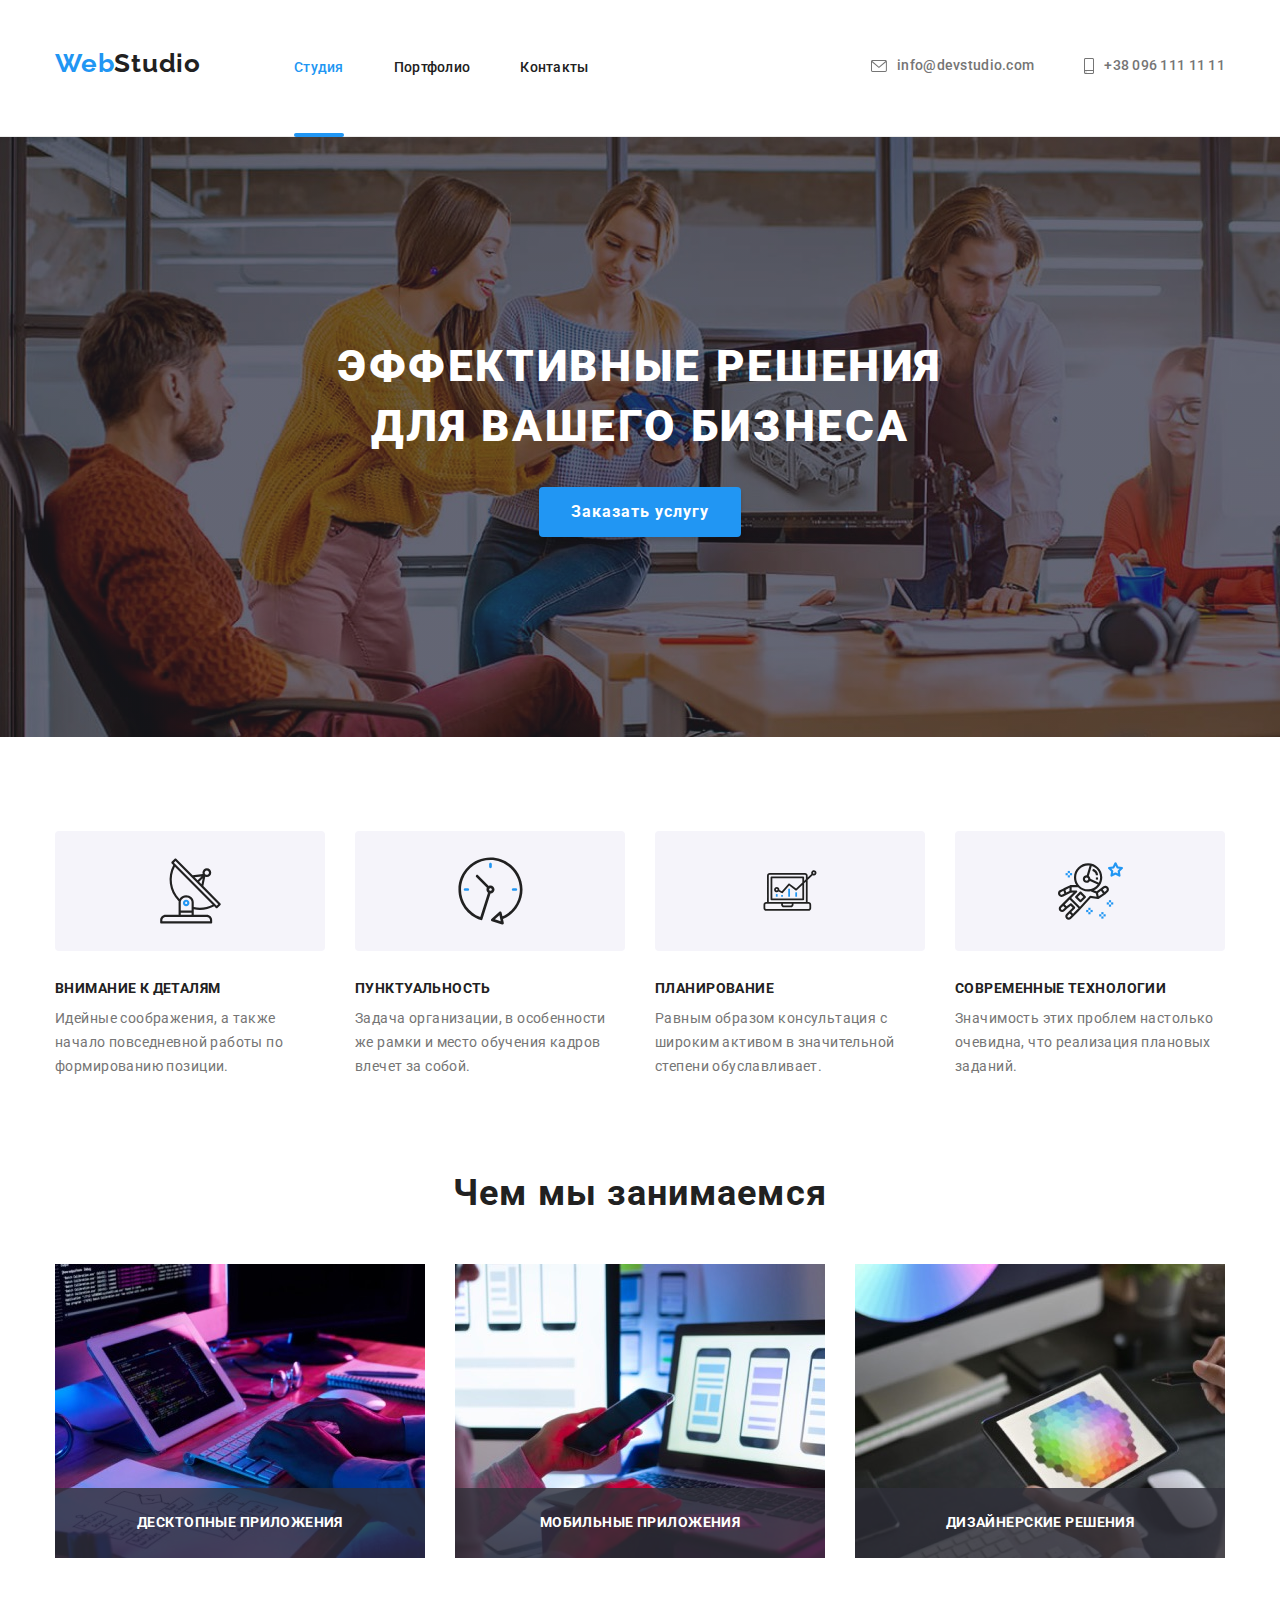
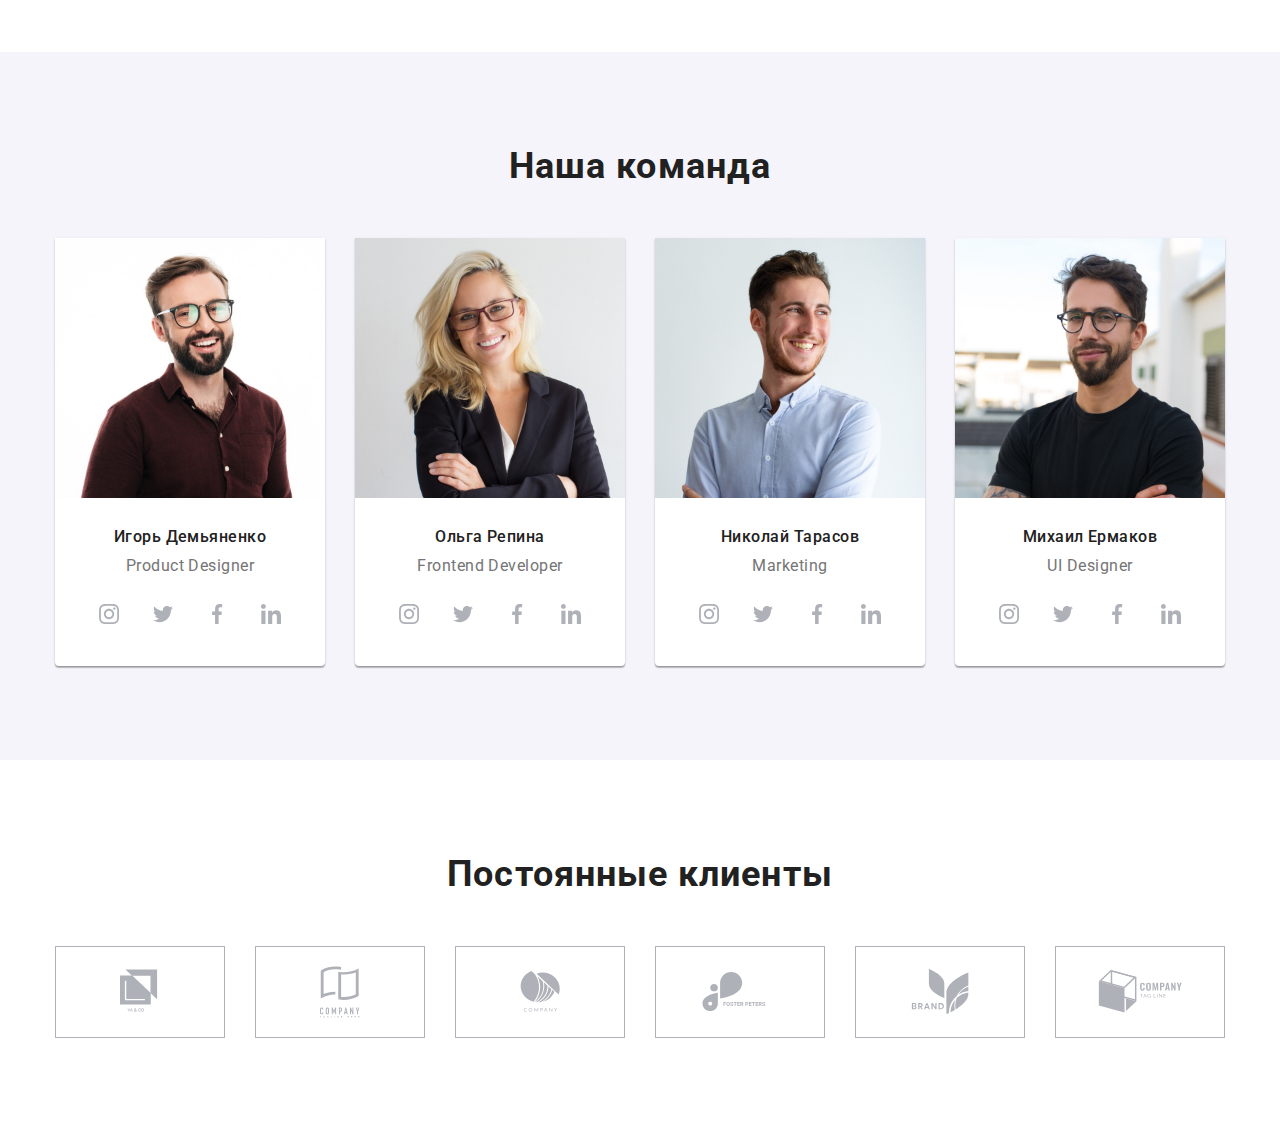
==== commit 08de3c05: "modal" ====
--- a/index.html
+++ b/index.html
@@ -55,22 +55,77 @@
             >
           </li>
         </ul>
-        <button class="header__btn">
-          <svg width="40px" height="40px">
-            <use href="./images/symbol-defs.svg#menu"></use>
-            <use href=""></use>
+        <!--Burger-btn-->
+        <button type="button" class="burger__btn" data-menu-button>
+          <svg class="burger__icon" height="40" width="40">
+            <use class="icon-menu" href="./images/symbol-defs.svg#menu"></use>
+            <use class="icon-close" href="./images/symbol-defs.svg#cross"></use>
           </svg>
         </button>
       </div>
     </header>
+
+    <!--Mobile menu-->
+    <div class="mobile-menu" data-menu>
+      <ul class="list mobile-menu__list">
+        <li class="mobile-menu__item">
+          <a
+            href="./index.html"
+            class="link mobile-menu__link mobile-menu__link--current"
+            >Студия</a
+          >
+        </li>
+        <li class="mobile-menu__item">
+          <a href="./portfolio.html" class="link mobile-menu__link"
+            >Портфолио</a
+          >
+        </li>
+        <li class="mobile-menu__item">
+          <a href="" class="link mobile-menu__link">Контакты</a>
+        </li>
+      </ul>
+
+      <div>
+        <ul class="list mobile-menu__contacts">
+          <li class="mobile-menu__item">
+            <a
+              href="tel:+380961111111"
+              class="link mobile-menu__link mobile-menu__contact-tel"
+              >+38 096 111 11 11</a
+            >
+          </li>
+          <li class="mobile-menu__item">
+            <a
+              href="mailto:info@devstudio.com"
+              class="link mobile-menu__link mobile-menu__contact-mail"
+              >info@devstudio.com</a
+            >
+          </li>
+        </ul>
+        <ul class="list mobile-menu__socials">
+          <li class="mobile-menu__socials-item">
+            <a href="" class="link mobile-menu__socials-link">Instagram</a>
+          </li>
+          <li class="mobile-menu__socials-item">
+            <a href="" class="link mobile-menu__socials-link">Twitter</a>
+          </li>
+          <li class="mobile-menu__socials-item">
+            <a href="" class="link mobile-menu__socials-link">Facebook</a>
+          </li>
+          <li class="mobile-menu__socials-item">
+            <a href="" class="link mobile-menu__socials-link">LinkedIn</a>
+          </li>
+        </ul>
+      </div>
+    </div>
     <main>
       <!--Эффективные решения для вашего бизнеса-->
-      <!-- <section class="hero">
+      <section class="hero">
         <h1 class="hero__title">Эффективные решения для вашего бизнеса</h1>
         <button type="button" class="btn" data-modal-open>
           Заказать услугу
         </button>
-      </section> -->
+      </section>
       <!--Особенности-->
       <section class="features">
         <div class="container features__container">
@@ -458,10 +513,10 @@
         </div>
       </div>
     </footer> -->
-    <!-- <div class="backdrop is-hidden" data-modal>
+    <div class="backdrop is-hidden" data-modal>
       <div class="modal">
         <button class="button-close" data-modal-close>
-          <svg class="icon-close" width="11" height="11">
+          <svg class="icon-close-btn" width="11" height="11">
             <use href="./images/symbol-defs.svg#icon-Vector"></use>
           </svg>
         </button>
@@ -525,7 +580,7 @@
           <button class="button form-button" type="submit">Отправить</button>
         </form>
       </div>
-    </div> -->
+    </div>
     <script src="./js/modal.js"></script>
     <script src="./js/mobile-menu.js"></script>
   </body>
--- a/css/main.min.css
+++ b/css/main.min.css
@@ -1,2 +1,2 @@
-:root{--primary-text-color: #757575;--title-text-color: #212121;--h1-text-color: #ffffff;--accent-text-color: #2196f3;--main-font: "Roboto", sans-serif;--title-font: "Raleway", sans-serif;--bg-dark-color: #2f303a;--bg-grey-color: #f5f4fa;--bg-white-color: #ffffff;--overlay-color: rgba(47, 48, 58, 0.4);--background-color: #afb1b8;--backdrop-color: rgba(0, 0, 0, 0.2)}.logo{color:var(--accent-text-color);font-family:var(--title-font);font-weight:700;font-size:26px;line-height:1.19;letter-spacing:0.03em}.header__logo--color{color:var(--title-text-color)}.footer__logo--color{color:var(--accent-text-color)}.footer__logo{color:var(--h1-text-color);display:block;margin-bottom:20px}.btn{font-family:var(--main-font);font-style:normal;font-weight:700;font-size:16px;line-height:1.87;display:flex;align-items:center;text-align:center;letter-spacing:0.06em;color:var(--h1-text-color);background-color:var(--accent-text-color);cursor:pointer;margin-right:auto;margin-left:auto;box-shadow:0px 4px 4px rgba(0,0,0,0.15);border-radius:4px;border:none;min-width:200px;min-height:50px;padding:10px 32px}.btn-portfolio{font-family:var(--main-font);font-style:normal;font-weight:500;font-size:16px;line-height:1.62;text-align:center;letter-spacing:0.03em;color:var(--title-text-color);background:#f5f4fa;border-radius:4px;border:none;padding:6px 22px;cursor:pointer;transition:background-color 250ms cubic-bezier(0.4, 0, 0.2, 1),color 250ms cubic-bezier(0.4, 0, 0.2, 1),box-shadow 250ms cubic-bezier(0.4, 0, 0.2, 1)}.btn-portfolio:hover,.btn-portfolio:focus{background-color:var(--accent-text-color);color:var(--h1-text-color);box-shadow:0px 3px 1px rgba(0,0,0,0.1),0px 1px 2px rgba(0,0,0,0.08),0px 2px 2px rgba(0,0,0,0.12)}.form-button{position:absolute;height:50px;width:200px;background-color:var(--accent-text-color);border-color:var(--accent-text-color);color:var(--h1-text-color);font-size:16px;line-height:1.87;font-weight:700;letter-spacing:0.06em;left:0;right:0;top:0;bottom:-461px;margin:auto;border-radius:4px;display:inline-block;cursor:pointer;border:none;box-shadow:0px 4px 4px rgba(0,0,0,0.15);transition:background-color 250ms cubic-bezier(0.4, 0, 0.2, 1)}.button-close{position:absolute;top:8px;right:8px;display:flex;align-items:center;justify-content:center;width:30px;height:30px;background-color:var(--h1-text-color);border:1px solid rgba(0,0,0,0.1);border-radius:50%}.button-close:hover,.button-close:focus{border-color:var(--accent-text-color);cursor:pointer;outline:none;fill:var(--accent-text-color)}.footer__submit-button{position:relative;padding-left:29px;padding-top:10px;padding-bottom:10px;padding-right:62px;display:inline-block;color:var(--h1-text-color);background-color:var(--accent-text-color);border-color:var(--accent-text-color);font-weight:700;font-size:16px;line-height:1.87;letter-spacing:0.06em;cursor:pointer;width:200px;height:50px;border:none;border-radius:4px;box-shadow:0px 4px 4px rgba(0,0,0,0.15);transition:background-color 250ms cubic-bezier(0.4, 0, 0.2, 1)}html{box-sizing:border-box}*,*::after,*::before{box-sizing:border-box}body{font-family:var(--main-font);color:var(--primary-text-color);background:var(--bg-white-color);font-size:14px;line-height:1.71;letter-spacing:0.02em}img{display:block;width:100%;height:auto}.container{width:100%;padding-left:15px;padding-right:15px;margin-left:auto;margin-right:auto}@media screen and (min-width: 480px){.container{width:480px}}@media screen and (min-width: 768px){.container{width:768px}}@media screen and (min-width: 1200px){.container{width:1200px}}h1,h2,h3,h4,h5,h6,p,ul{margin-top:0;margin-bottom:0}a{text-decoration:none}ul{list-style:none;margin:0;padding:0}.visually-hidden{position:absolute !important;clip:rect(1px 1px 1px 1px);clip:rect(1px, 1px, 1px, 1px);padding:0 !important;border:0 !important;height:1px !important;width:1px !important;overflow:hidden}.title{justify-content:center;color:var(--title-text-color);padding-bottom:50px;font-size:36px;line-height:1.16;text-align:center;letter-spacing:0.03em}.overlay-hidden{position:relative;overflow:hidden}button{padding:0;border:none;font:inherit;color:inherit;background-color:transparent;cursor:pointer}.header{border-bottom:1px solid #ececec}.header__container{display:flex;justify-content:space-between;align-items:center;padding-top:24px;padding-bottom:24px}@media screen and (min-width: 768px){.header__container{display:flex;align-items:baseline}}@media screen and (min-width: 768px){.header__logo{margin-right:70px}}@media screen and (min-width: 1200px){.header__logo{margin-right:93px}}@media screen and (max-width: 767px){.site-nav{display:none}}.site-nav__list{display:flex;list-style:none;margin:0;padding:0}.site-nav__item{position:relative;display:inline-block;padding-top:32px;padding-bottom:32px}.site-nav__item:not(:last-child){margin-right:50px}.site-nav__item .site-nav__link:hover,.site-nav__item .site-nav__link:focus{color:var(--accent-text-color);transition:color 250ms cubic-bezier(0.4, 0, 0.2, 1)}.site-nav__item .site-nav__link--current::after{content:"";display:block;width:100%;height:4px;background-color:var(--accent-text-color);border-radius:2px;position:absolute;bottom:-25px}.site-nav__item .site-nav__link:hover::after,.site-nav__item .site-nav__link:focus::after{content:"";opacity:1;transition:transform 250ms cubic-bezier(0.4, 0, 0.2, 1)}.site-nav__link{font-weight:500;line-height:1.15;color:var(--title-text-color)}.site-nav__link--current{color:var(--accent-text-color)}.header-contacts{display:flex;margin-left:auto;padding:0;align-items:center;font-weight:500;font-size:14px;line-height:1.14;letter-spacing:0.02em;color:var(--primary-text-color);transition:color 250ms cubic-bezier(0.4, 0, 0.2, 1)}@media screen and (max-width: 767px){.header-contacts{display:none}}@media screen and (min-width: 768px){.header-contacts{display:flex;flex-wrap:wrap}}.header-contacts__item{margin-left:50px}@media screen and (min-width: 768px) and (max-width: 1199px){.header-contacts__item:not(:last-child){margin-bottom:10px}}.header-contacts__link{display:flex;align-items:center;font-weight:500;font-size:14px;line-height:1.14;letter-spacing:0.02em;color:var(--primary-text-color);transition:color 250ms cubic-bezier(0.4, 0, 0.2, 1)}.header-contacts__link:hover,.header-contacts__link:focus{color:var(--accent-text-color)}.header-contacts__icon{fill:currentColor;margin-right:10px;transition:color 250ms cubic-bezier(0.4, 0, 0.2, 1)}.header__btn{display:block}@media screen and (min-width: 768px){.header__btn{display:none}}.hero{min-height:600px;max-width:1600px;padding-top:200px;padding-bottom:200px;margin:0 auto;background-image:linear-gradient(to right, var(--overlay-color), var(--overlay-color)),url(../images/Img.jpg)}.hero__title{font-weight:900;font-size:44px;line-height:1.36;text-align:center;letter-spacing:0.06em;text-transform:uppercase;color:var(--h1-text-color);padding-bottom:30px;max-width:696px;margin:0 auto}.features__container{padding-top:60px;padding-bottom:60px}@media screen and (min-width: 1200px){.features__container{padding-top:94px;padding-bottom:94px}}@media screen and (min-width: 768px){.features__item{flex-basis:calc((100% - 60px) / 2);margin-top:30px;margin-left:30px}}@media screen and (min-width: 1200px){.features__item{flex-basis:calc((100% - 120px) / 4);margin-top:30px;margin-left:30px}}@media screen and (max-width: 767px){.features__item:not(:last-child){margin-bottom:30px}}.features__thumb{display:flex;height:120px;align-items:center;justify-content:center;background:#f5f4fa;border-radius:4px}.features__text{font-size:14px;line-height:1.71;letter-spacing:0.03em;color:var(--primary-text-color);text-align:left;margin-top:10px}@media screen and (min-width: 768px){.features__list{display:flex;flex-wrap:wrap;margin-left:-30px;margin-top:-30px}}.features__title{font-weight:700;font-size:14px;line-height:1.14;letter-spacing:0.03em;text-transform:uppercase;color:var(--title-text-color);margin-top:30px}@media screen and (max-width: 767px){.features__title{text-align:center}}.activity{padding-bottom:94px}@media screen and (max-width: 1199px){.activity{display:none}}.activity__list{display:flex}.activity__image{position:relative}.activity__image:not(:last-child){margin-right:30px}.activity__icon{position:absolute;width:370px;height:70px;bottom:0;left:0;background:rgba(47,48,58,0.8)}.activity-title{display:flex;align-items:center;justify-content:center;text-transform:uppercase;color:var(--h1-text-color);padding-top:27px;padding-bottom:27px;font-size:14px;line-height:1.14;text-align:center;letter-spacing:0.03em}.team__title{font-family:var(--main-font);font-weight:700;font-size:36px;line-height:1.16;text-align:center;letter-spacing:0.03em;color:var(--title-text-color);-webkit-box-pack:justify;-ms-flex-pack:justify;justify-content:space-between;padding-bottom:50px}.team{padding-top:94px;background-color:var(--bg-grey-color);padding-bottom:94px}.team__card-set{width:100%;margin:0 auto}@media screen and (min-width: 768px){.team__card-set{width:768px;display:flex;flex-wrap:wrap;margin-left:-30px;margin-top:-30px}}@media screen and (min-width: 1200px){.team__card-set{width:1200px;display:flex;flex-wrap:wrap;margin-left:-30px;margin-top:-30px}}.team__card-item{flex-basis:100%;text-align:center;background-color:var(--bg-white-color);box-shadow:0px 1px 3px rgba(0,0,0,0.12),0px 1px 1px rgba(0,0,0,0.14),0px 2px 1px rgba(0,0,0,0.2);border-radius:0px 0px 4px 4px}@media screen and (max-width: 767px){.team__card-item{margin-bottom:30px}}@media screen and (min-width: 768px){.team__card-item{flex-basis:calc((100% - 30px * 2) / 2);margin-left:30px;margin-top:30px}}@media screen and (min-width: 1200px){.team__card-item{flex-basis:calc((100% - 30px * 4) / 4);margin-left:30px;margin-top:30px}}.team__card-text{padding-top:30px;padding-bottom:30px}.team__name-item{color:var(--title-text-color);font-weight:500;font-size:16px;line-height:1.18;letter-spacing:0.03em;justify-content:space-between;padding-bottom:10px}.team__item-profession{font-size:16px;line-height:1.18;letter-spacing:0.03em;color:var(--primary-text-color);margin-bottom:16px}.social-links{display:flex;justify-content:center;padding:0}.social-links__item{display:flex;align-items:center;justify-content:center}.social-links__item:not(:last-child){margin-right:10px}.social-links__link{color:#afb1b8;width:44px;height:44px;display:inline-flex;justify-content:center;align-items:center;border-radius:50%;transition:background-color 250ms cubic-bezier(0.4, 0, 0.2, 1),color 250ms cubic-bezier(0.4, 0, 0.2, 1)}.social-links__link:hover,.social-links__link:focus{background:var(--accent-text-color);color:var(--h1-text-color)}.social-links__icon{fill:currentColor}.clients{padding-top:94px;padding-bottom:94px}.clients__list{display:flex;flex-wrap:wrap;justify-content:center;align-items:center;margin-top:-30px;margin-left:-30px}.clients__item{padding:0;margin:0;border-radius:4px;color:var(--primary-text-color);height:92px;margin-top:30px;margin-left:30px}@media screen and (max-width: 767px){.clients__item{flex-basis:calc((100% - 60px) / 2)}}@media screen and (max-width: 1199px){.clients__item{flex-basis:calc((100% - 90px) / 3)}}.clients__link{width:210px;height:92px;display:inline-flex;justify-content:center;align-items:center;border:1px solid var(--background-color);color:var(--background-color);transition:color 250ms cubic-bezier(0.4, 0, 0.2, 1)}.clients__link:hover,.clients__link:focus{color:var(--accent-text-color);border-color:var(--accent-text-color)}@media screen and (min-width: 768px){.clients__link{width:226px}}@media screen and (min-width: 1200px){.clients__link{width:170px}}.clients__icon{fill:currentColor}.footer{padding-top:60px;padding-bottom:60px;background-color:var(--bg-dark-color)}.footer__flex{display:flex;align-items:baseline}.footer__address{font-style:inherit;font-size:14px;line-height:1.71;letter-spacing:0.03em;color:var(--h1-text-color)}.footer__contacts{display:inline-block;margin-top:9px;font-weight:500;font-size:14px;line-height:1.71;letter-spacing:0.03em;color:rgba(255,255,255,0.6);list-style:none;text-decoration:none}.footer__social-links{margin-left:70px}.footer__title{display:inline-block;font-size:14px;line-height:1.14;letter-spacing:0.03em;text-transform:uppercase;color:var(--h1-text-color);margin-bottom:20px}.footer__social-list{display:flex}.footer__social-item{align-items:center}.footer__social-item:not(:last-child){margin-right:10px}.footer__social-link{border-radius:50%;width:44px;height:44px;display:inline-flex;justify-content:center;align-items:center;color:var(--h1-text-color);background:rgba(255,255,255,0.1);transition:background-color 250ms cubic-bezier(0.4, 0, 0.2, 1)}.footer__social-link:hover,.footer__social-link:focus{background:var(--accent-text-color)}.footer__social-icon{fill:currentColor}.footer__mailing{margin-left:93px}.footer__mailing-item{display:flex}.footer__mailing-field{width:358px;height:50px;margin-right:12px;padding:15px 16px;border:1px solid rgba(255,255,255,0.3);filter:drop-shadow(0px 4px 4px rgba(0,0,0,0.15));border-radius:4px;color:var(--h1-text-color);background-color:var(--bg-dark-color)}.footer__submit-icon{position:absolute;right:28px;top:13px;bottom:13px;fill:var(--h1-text-color)}.portfolio{padding-top:94px;padding-bottom:94px}.portfolio__list{display:flex;margin-bottom:50px;justify-content:center;padding:0}.portfolio__item{background:#f5f4fa;border-radius:4px}.portfolio__item:hover,.portfolio__item:focus{background-color:var(--accent-text-color);color:#ffffff;border-radius:4px;border:none}.portfolio__item:not(:last-child){margin-right:8px}.sample-list{display:flex;flex-wrap:wrap;margin-left:-30px;margin-top:-30px}.sample-list__card{flex-basis:calc((100% - 30px * 3) / 3);margin-left:30px;margin-top:30px}.sample-list__card:hover .overlay,.sample-list__card:focus .overlay{opacity:1;transform:translate(0)}.sample-list__card:focus,.sample-list__card:hover{box-shadow:0px 1px 1px rgba(0,0,0,0.12),0px 4px 4px rgba(0,0,0,0.06),1px 4px 6px rgba(0,0,0,0.16);cursor:pointer;transition:transform 250ms cubic-bezier(0.4, 0, 0.2, 1)}.sample-list__text{padding:20px 24px;border:1px solid #eee;border-top:none}.overlay{position:absolute;width:370px;height:294px;left:0;top:0;background:rgba(33,150,243,0.9);color:var(--h1-text-color);padding:63px 24px;font-size:18px;line-height:1.56;letter-spacing:0.03em;opacity:0;transform:translateY(100%);transition:transform 250ms cubic-bezier(0.4, 0, 0.2, 1);opacity:0}.sample-list__title{font-weight:700;font-size:18px;line-height:2;letter-spacing:0.06em;color:var(--title-text-color);text-decoration:none}.sample-list__description{font-size:16px;line-height:1.87;letter-spacing:0.03em;color:var(--primary-text-color)}.backdrop{position:fixed;top:0;left:0;width:100%;height:100%;background-color:var(--backdrop-color);z-index:2;opacity:1;transition:opacity 250ms cubic-bezier(0.4, 0, 0.2, 1)}.backdrop.is-hidden{opacity:0;pointer-events:none}.modal{position:absolute;width:528px;height:581px;top:50%;left:50%;transform:translate(-50%, -50%) scale(1);border-radius:4px;background-color:var(--bg-white-color);padding:40px}.icon-close{background-color:var(--h1-text-color)}.form__input{position:relative;display:block;width:448px;height:40px;border-radius:4px;border:1px solid rgba(33,33,33,0.2);padding-left:42px;padding-right:12px;box-sizing:border-box;transition:border-color 250ms cubic-bezier(0.4, 0, 0.2, 1),fill 250ms cubic-bezier(0.4, 0, 0.2, 1)}.form__input:hover,.form__input:focus{border-color:var(--accent-text-color);cursor:pointer;outline:none}.form__input:hover+.form__icon,.form__input:focus+.form__icon{fill:var(--accent-text-color)}.form__input-comment{width:448px;height:120px;resize:none;border:1px solid rgba(33,33,33,0.2);border-radius:4px;padding:12px 16px;margin-bottom:20px;box-sizing:border-box}.form__input-comment:hover,.form__input-comment:focus{border-color:var(--accent-text-color);cursor:pointer;outline:none}.form__label{margin-bottom:4px;font-weight:400;font-size:12px;line-height:1.17;letter-spacing:0.01em;color:var(--primary-text-color);text-align:left}.form__title{font-size:20px;font-style:700;line-height:1.15;text-align:center;color:var(--title-text-color);padding-bottom:12px;letter-spacing:0.03em}.form__field{position:relative;display:flex;flex-direction:column;margin-bottom:10px}.form__icon{position:absolute;left:15px;top:50%;transition:fill 250ms cubic-bezier(0.4, 0, 0.2, 1)}.agreement{color:var(--accent-text-color)}.checkbox-agree{display:inline-block;width:16px;height:15px;margin-right:8px;border:2px solid var(--primary-text-color);border-radius:2px;font-size:14px;line-height:1.46}.user-checkbox::before{content:"";display:inline-block;width:16px;height:15px}.checkbox-agree:checked+.user-checkbox::before{background-image:url(./images/symbol-defs.svg#icon-full-check);border-color:var(--accent-text-color);background-color:var(--accent-text-color)}.checkbox-agree:checked+.check{border-color:var(--accent-text-color);background-image:url(../images/Vector-3.svg);background-color:var(--accent-text-color)}.check{display:inline-block;width:16px;height:15px;margin-right:8px;border:2px solid var(--title-text-color);border-radius:2px}.checkbox-agree:checked ~ .icon-check{opacity:1;transform:scale(1.2)}.form-agree-text{display:inline-block}
+:root{--primary-text-color: #757575;--title-text-color: #212121;--h1-text-color: #ffffff;--accent-text-color: #2196f3;--main-font: "Roboto", sans-serif;--title-font: "Raleway", sans-serif;--bg-dark-color: #2f303a;--bg-grey-color: #f5f4fa;--bg-white-color: #ffffff;--overlay-color: rgba(47, 48, 58, 0.4);--background-color: #afb1b8;--backdrop-color: rgba(0, 0, 0, 0.2)}.logo{color:var(--accent-text-color);font-family:var(--title-font);font-weight:700;font-size:26px;line-height:1.19;letter-spacing:0.03em}.header__logo--color{color:var(--title-text-color)}.footer__logo--color{color:var(--accent-text-color)}.footer__logo{color:var(--h1-text-color);display:block;margin-bottom:20px}.btn{font-family:var(--main-font);font-style:normal;font-weight:700;font-size:16px;line-height:1.87;display:flex;align-items:center;text-align:center;letter-spacing:0.06em;color:var(--h1-text-color);background-color:var(--accent-text-color);cursor:pointer;margin-right:auto;margin-left:auto;box-shadow:0px 4px 4px rgba(0,0,0,0.15);border-radius:4px;border:none;min-width:200px;min-height:50px;padding:10px 32px}.btn-portfolio{font-family:var(--main-font);font-style:normal;font-weight:500;font-size:16px;line-height:1.62;text-align:center;letter-spacing:0.03em;color:var(--title-text-color);background:#f5f4fa;border-radius:4px;border:none;padding:6px 22px;cursor:pointer;transition:background-color 250ms cubic-bezier(0.4, 0, 0.2, 1),color 250ms cubic-bezier(0.4, 0, 0.2, 1),box-shadow 250ms cubic-bezier(0.4, 0, 0.2, 1)}.btn-portfolio:hover,.btn-portfolio:focus{background-color:var(--accent-text-color);color:var(--h1-text-color);box-shadow:0px 3px 1px rgba(0,0,0,0.1),0px 1px 2px rgba(0,0,0,0.08),0px 2px 2px rgba(0,0,0,0.12)}.form-button{position:absolute;height:50px;width:200px;background-color:var(--accent-text-color);border-color:var(--accent-text-color);color:var(--h1-text-color);font-size:16px;line-height:1.87;font-weight:700;letter-spacing:0.06em;left:0;right:0;top:0;bottom:-461px;margin:auto;border-radius:4px;display:inline-block;cursor:pointer;border:none;box-shadow:0px 4px 4px rgba(0,0,0,0.15);transition:background-color 250ms cubic-bezier(0.4, 0, 0.2, 1)}.button-close{position:absolute;top:8px;right:8px;display:flex;align-items:center;justify-content:center;width:30px;height:30px;background-color:var(--h1-text-color);border:1px solid rgba(0,0,0,0.1);border-radius:50%}.button-close:hover,.button-close:focus{border-color:var(--accent-text-color);cursor:pointer;outline:none;fill:var(--accent-text-color)}.footer__submit-button{position:relative;padding-left:29px;padding-top:10px;padding-bottom:10px;padding-right:62px;display:inline-block;color:var(--h1-text-color);background-color:var(--accent-text-color);border-color:var(--accent-text-color);font-weight:700;font-size:16px;line-height:1.87;letter-spacing:0.06em;cursor:pointer;width:200px;height:50px;border:none;border-radius:4px;box-shadow:0px 4px 4px rgba(0,0,0,0.15);transition:background-color 250ms cubic-bezier(0.4, 0, 0.2, 1)}html{box-sizing:border-box}*,*::after,*::before{box-sizing:border-box}body{font-family:var(--main-font);color:var(--primary-text-color);background:var(--bg-white-color);font-size:14px;line-height:1.71;letter-spacing:0.02em}img{display:block;width:100%;height:auto}.container{width:100%;padding-left:15px;padding-right:15px;margin-left:auto;margin-right:auto}@media screen and (min-width: 480px){.container{width:480px}}@media screen and (min-width: 768px){.container{width:768px}}@media screen and (min-width: 1200px){.container{width:1200px}}h1,h2,h3,h4,h5,h6,p,ul{margin-top:0;margin-bottom:0}a{text-decoration:none}ul{list-style:none;margin:0;padding:0}.visually-hidden{position:absolute !important;clip:rect(1px 1px 1px 1px);clip:rect(1px, 1px, 1px, 1px);padding:0 !important;border:0 !important;height:1px !important;width:1px !important;overflow:hidden}.title{justify-content:center;color:var(--title-text-color);padding-bottom:50px;font-size:36px;line-height:1.16;text-align:center;letter-spacing:0.03em}.overlay-hidden{position:relative;overflow:hidden}button{padding:0;border:none;font:inherit;color:inherit;background-color:transparent;cursor:pointer}.header{border-bottom:1px solid #ececec}.header__container{display:flex;justify-content:space-between;align-items:center;padding-top:24px;padding-bottom:24px}@media screen and (min-width: 768px){.header__container{display:flex;align-items:baseline}}@media screen and (min-width: 768px){.header__logo{margin-right:70px}}@media screen and (min-width: 1200px){.header__logo{margin-right:93px}}@media screen and (max-width: 767px){.site-nav{display:none}}.site-nav__list{display:flex;list-style:none;margin:0;padding:0}.site-nav__item{position:relative;display:inline-block;padding-top:32px;padding-bottom:32px}.site-nav__item:not(:last-child){margin-right:50px}.site-nav__item .site-nav__link:hover,.site-nav__item .site-nav__link:focus{color:var(--accent-text-color);transition:color 250ms cubic-bezier(0.4, 0, 0.2, 1)}.site-nav__item .site-nav__link--current::after{content:"";display:block;width:100%;height:4px;background-color:var(--accent-text-color);border-radius:2px;position:absolute;bottom:-25px}.site-nav__item .site-nav__link:hover::after,.site-nav__item .site-nav__link:focus::after{content:"";opacity:1;transition:transform 250ms cubic-bezier(0.4, 0, 0.2, 1)}.site-nav__link{font-weight:500;line-height:1.15;color:var(--title-text-color)}.site-nav__link--current{color:var(--accent-text-color)}.header-contacts{display:flex;margin-left:auto;padding:0;align-items:center;font-weight:500;font-size:14px;line-height:1.14;letter-spacing:0.02em;color:var(--primary-text-color);transition:color 250ms cubic-bezier(0.4, 0, 0.2, 1)}@media screen and (max-width: 767px){.header-contacts{display:none}}@media screen and (min-width: 768px){.header-contacts{display:flex;flex-wrap:wrap}}.header-contacts__item{margin-left:50px}@media screen and (min-width: 768px) and (max-width: 1199px){.header-contacts__item:not(:last-child){margin-bottom:10px}}.header-contacts__link{display:flex;align-items:center;font-weight:500;font-size:14px;line-height:1.14;letter-spacing:0.02em;color:var(--primary-text-color);transition:color 250ms cubic-bezier(0.4, 0, 0.2, 1)}.header-contacts__link:hover,.header-contacts__link:focus{color:var(--accent-text-color)}.header-contacts__icon{fill:currentColor;margin-right:10px;transition:color 250ms cubic-bezier(0.4, 0, 0.2, 1)}.header__btn{display:block}@media screen and (min-width: 768px){.header__btn{display:none}}.hero{min-height:600px;max-width:1600px;padding-top:200px;padding-bottom:200px;margin:0 auto;background-image:linear-gradient(to right, var(--overlay-color), var(--overlay-color)),url(../images/Img.jpg)}.hero__title{font-weight:900;font-size:44px;line-height:1.36;text-align:center;letter-spacing:0.06em;text-transform:uppercase;color:var(--h1-text-color);padding-bottom:30px;max-width:696px;margin:0 auto}.features__container{padding-top:60px;padding-bottom:60px}@media screen and (min-width: 1200px){.features__container{padding-top:94px;padding-bottom:94px}}@media screen and (min-width: 768px){.features__item{flex-basis:calc((100% - 60px) / 2);margin-top:30px;margin-left:30px}}@media screen and (min-width: 1200px){.features__item{flex-basis:calc((100% - 120px) / 4);margin-top:30px;margin-left:30px}}@media screen and (max-width: 767px){.features__item:not(:last-child){margin-bottom:30px}}.features__thumb{display:flex;height:120px;align-items:center;justify-content:center;background:#f5f4fa;border-radius:4px}.features__text{font-size:14px;line-height:1.71;letter-spacing:0.03em;color:var(--primary-text-color);text-align:left;margin-top:10px}@media screen and (min-width: 768px){.features__list{display:flex;flex-wrap:wrap;margin-left:-30px;margin-top:-30px}}.features__title{font-weight:700;font-size:14px;line-height:1.14;letter-spacing:0.03em;text-transform:uppercase;color:var(--title-text-color);margin-top:30px}@media screen and (max-width: 767px){.features__title{text-align:center}}.activity{padding-bottom:94px}@media screen and (max-width: 1199px){.activity{display:none}}.activity__list{display:flex}.activity__image{position:relative}.activity__image:not(:last-child){margin-right:30px}.activity__icon{position:absolute;width:370px;height:70px;bottom:0;left:0;background:rgba(47,48,58,0.8)}.activity-title{display:flex;align-items:center;justify-content:center;text-transform:uppercase;color:var(--h1-text-color);padding-top:27px;padding-bottom:27px;font-size:14px;line-height:1.14;text-align:center;letter-spacing:0.03em}.team__title{font-family:var(--main-font);font-weight:700;font-size:36px;line-height:1.16;text-align:center;letter-spacing:0.03em;color:var(--title-text-color);-webkit-box-pack:justify;-ms-flex-pack:justify;justify-content:space-between;padding-bottom:50px}.team{padding-top:94px;background-color:var(--bg-grey-color);padding-bottom:94px}.team__card-set{width:100%;margin:0 auto}@media screen and (min-width: 768px){.team__card-set{width:768px;display:flex;flex-wrap:wrap;margin-left:-30px;margin-top:-30px}}@media screen and (min-width: 1200px){.team__card-set{width:1200px;display:flex;flex-wrap:wrap;margin-left:-30px;margin-top:-30px}}.team__card-item{flex-basis:100%;text-align:center;background-color:var(--bg-white-color);box-shadow:0px 1px 3px rgba(0,0,0,0.12),0px 1px 1px rgba(0,0,0,0.14),0px 2px 1px rgba(0,0,0,0.2);border-radius:0px 0px 4px 4px}@media screen and (max-width: 767px){.team__card-item{margin-bottom:30px}}@media screen and (min-width: 768px){.team__card-item{flex-basis:calc((100% - 30px * 2) / 2);margin-left:30px;margin-top:30px}}@media screen and (min-width: 1200px){.team__card-item{flex-basis:calc((100% - 30px * 4) / 4);margin-left:30px;margin-top:30px}}.team__card-text{padding-top:30px;padding-bottom:30px}.team__name-item{color:var(--title-text-color);font-weight:500;font-size:16px;line-height:1.18;letter-spacing:0.03em;justify-content:space-between;padding-bottom:10px}.team__item-profession{font-size:16px;line-height:1.18;letter-spacing:0.03em;color:var(--primary-text-color);margin-bottom:16px}.social-links{display:flex;justify-content:center;padding:0}.social-links__item{display:flex;align-items:center;justify-content:center}.social-links__item:not(:last-child){margin-right:10px}.social-links__link{color:#afb1b8;width:44px;height:44px;display:inline-flex;justify-content:center;align-items:center;border-radius:50%;transition:background-color 250ms cubic-bezier(0.4, 0, 0.2, 1),color 250ms cubic-bezier(0.4, 0, 0.2, 1)}.social-links__link:hover,.social-links__link:focus{background:var(--accent-text-color);color:var(--h1-text-color)}.social-links__icon{fill:currentColor}.clients{padding-top:94px;padding-bottom:94px}.clients__list{display:flex;flex-wrap:wrap;justify-content:center;align-items:center;margin-top:-30px;margin-left:-30px}.clients__item{padding:0;margin:0;border-radius:4px;color:var(--primary-text-color);height:92px;margin-top:30px;margin-left:30px}@media screen and (max-width: 767px){.clients__item{flex-basis:calc((100% - 60px) / 2)}}@media screen and (max-width: 1199px){.clients__item{flex-basis:calc((100% - 90px) / 3)}}.clients__link{width:210px;height:92px;display:inline-flex;justify-content:center;align-items:center;border:1px solid var(--background-color);color:var(--background-color);transition:color 250ms cubic-bezier(0.4, 0, 0.2, 1)}.clients__link:hover,.clients__link:focus{color:var(--accent-text-color);border-color:var(--accent-text-color)}@media screen and (min-width: 768px){.clients__link{width:226px}}@media screen and (min-width: 1200px){.clients__link{width:170px}}.clients__icon{fill:currentColor}.footer{padding-top:60px;padding-bottom:60px;background-color:var(--bg-dark-color)}.footer__flex{display:flex;align-items:baseline}.footer__address{font-style:inherit;font-size:14px;line-height:1.71;letter-spacing:0.03em;color:var(--h1-text-color)}.footer__contacts{display:inline-block;margin-top:9px;font-weight:500;font-size:14px;line-height:1.71;letter-spacing:0.03em;color:rgba(255,255,255,0.6);list-style:none;text-decoration:none}.footer__social-links{margin-left:70px}.footer__title{display:inline-block;font-size:14px;line-height:1.14;letter-spacing:0.03em;text-transform:uppercase;color:var(--h1-text-color);margin-bottom:20px}.footer__social-list{display:flex}.footer__social-item{align-items:center}.footer__social-item:not(:last-child){margin-right:10px}.footer__social-link{border-radius:50%;width:44px;height:44px;display:inline-flex;justify-content:center;align-items:center;color:var(--h1-text-color);background:rgba(255,255,255,0.1);transition:background-color 250ms cubic-bezier(0.4, 0, 0.2, 1)}.footer__social-link:hover,.footer__social-link:focus{background:var(--accent-text-color)}.footer__social-icon{fill:currentColor}.footer__mailing{margin-left:93px}.footer__mailing-item{display:flex}.footer__mailing-field{width:358px;height:50px;margin-right:12px;padding:15px 16px;border:1px solid rgba(255,255,255,0.3);filter:drop-shadow(0px 4px 4px rgba(0,0,0,0.15));border-radius:4px;color:var(--h1-text-color);background-color:var(--bg-dark-color)}.footer__submit-icon{position:absolute;right:28px;top:13px;bottom:13px;fill:var(--h1-text-color)}.portfolio{padding-top:94px;padding-bottom:94px}.portfolio__list{display:flex;margin-bottom:50px;justify-content:center;padding:0}.portfolio__item{background:#f5f4fa;border-radius:4px}.portfolio__item:hover,.portfolio__item:focus{background-color:var(--accent-text-color);color:#ffffff;border-radius:4px;border:none}.portfolio__item:not(:last-child){margin-right:8px}.sample-list{display:flex;flex-wrap:wrap;margin-left:-30px;margin-top:-30px}.sample-list__card{flex-basis:calc((100% - 30px * 3) / 3);margin-left:30px;margin-top:30px}.sample-list__card:hover .overlay,.sample-list__card:focus .overlay{opacity:1;transform:translate(0)}.sample-list__card:focus,.sample-list__card:hover{box-shadow:0px 1px 1px rgba(0,0,0,0.12),0px 4px 4px rgba(0,0,0,0.06),1px 4px 6px rgba(0,0,0,0.16);cursor:pointer;transition:transform 250ms cubic-bezier(0.4, 0, 0.2, 1)}.sample-list__text{padding:20px 24px;border:1px solid #eee;border-top:none}.overlay{position:absolute;width:370px;height:294px;left:0;top:0;background:rgba(33,150,243,0.9);color:var(--h1-text-color);padding:63px 24px;font-size:18px;line-height:1.56;letter-spacing:0.03em;opacity:0;transform:translateY(100%);transition:transform 250ms cubic-bezier(0.4, 0, 0.2, 1);opacity:0}.sample-list__title{font-weight:700;font-size:18px;line-height:2;letter-spacing:0.06em;color:var(--title-text-color);text-decoration:none}.sample-list__description{font-size:16px;line-height:1.87;letter-spacing:0.03em;color:var(--primary-text-color)}.backdrop{position:fixed;top:0;left:0;width:100%;height:100%;background-color:var(--backdrop-color);z-index:2;opacity:1;transition:opacity 250ms cubic-bezier(0.4, 0, 0.2, 1)}.backdrop.is-hidden{opacity:0;pointer-events:none}.modal{position:absolute;width:528px;height:581px;top:50%;left:50%;transform:translate(-50%, -50%) scale(1);border-radius:4px;background-color:var(--bg-white-color);padding:40px}@media screen and (min-width: 480px){.modal{max-width:450px;height:609px}}@media screen and (max-height: 609px){.modal{top:0;transform:translateX(-50%)}}@media screen and (min-width: 1200px){.modal{min-width:528px}}.icon-close-btn{background-color:var(--h1-text-color)}.form__input{position:relative;display:block;width:448px;height:40px;border-radius:4px;border:1px solid rgba(33,33,33,0.2);padding-left:42px;padding-right:12px;box-sizing:border-box;transition:border-color 250ms cubic-bezier(0.4, 0, 0.2, 1),fill 250ms cubic-bezier(0.4, 0, 0.2, 1)}.form__input:hover,.form__input:focus{border-color:var(--accent-text-color);cursor:pointer;outline:none}.form__input:hover+.form__icon,.form__input:focus+.form__icon{fill:var(--accent-text-color)}@media screen and (max-width: 1199px){.form__input{width:370px}}.form__input-comment{width:448px;height:120px;resize:none;border:1px solid rgba(33,33,33,0.2);border-radius:4px;padding:12px 16px;margin-bottom:20px;box-sizing:border-box}.form__input-comment:hover,.form__input-comment:focus{border-color:var(--accent-text-color);cursor:pointer;outline:none}@media screen and (max-width: 1199px){.form__input-comment{width:370px}}.form__label{margin-bottom:4px;font-weight:400;font-size:12px;line-height:1.17;letter-spacing:0.01em;color:var(--primary-text-color);text-align:left}.form__title{font-size:20px;font-style:700;line-height:1.15;text-align:center;color:var(--title-text-color);padding-bottom:12px;letter-spacing:0.03em}.form__field{position:relative;display:flex;flex-direction:column;margin-bottom:10px}.form__icon{position:absolute;left:15px;top:50%;transition:fill 250ms cubic-bezier(0.4, 0, 0.2, 1)}.agreement{color:var(--accent-text-color)}.checkbox-agree{display:inline-block;width:16px;height:15px;margin-right:8px;border:2px solid var(--primary-text-color);border-radius:2px;font-size:14px;line-height:1.46}.user-checkbox::before{content:"";display:inline-block;width:16px;height:15px}.checkbox-agree:checked+.user-checkbox::before{background-image:url(./images/symbol-defs.svg#icon-full-check);border-color:var(--accent-text-color);background-color:var(--accent-text-color)}.checkbox-agree:checked+.check{border-color:var(--accent-text-color);background-image:url(../images/Vector-3.svg);background-color:var(--accent-text-color)}.check{display:inline-block;width:16px;height:15px;margin-right:8px;border:2px solid var(--title-text-color);border-radius:2px}.checkbox-agree:checked ~ .icon-check{opacity:1;transform:scale(1.2)}.form-agree-text{display:inline-block}@media screen and (min-width: 768px){.burger__btn{display:none}.mobile-menu{display:none}}@media screen and (max-width: 767.98px){.menu{display:none}.contacts{display:none}}.burger__btn{margin-left:auto;z-index:20}.burger__btn:hover,.burger__btn:focus{fill:var(--accent-text-color)}.burger__btn{z-index:13;background-color:transparent;border:none}.burger__btn:hover .burger__icon,.burger__btn:focus .burger__icon{fill:var(--accent-text-color)}.icon-close{display:none}.is-open .icon-close{display:block}.is-open .icon-menu{display:none}.mobile-menu{position:fixed;display:flex;flex-direction:column;justify-content:space-between;top:0;left:0;width:100%;height:100vh;z-index:10;padding:48px 40px;background:var(--h1-text-color);color:var(--title-text-color);opacity:0;transform:translateY(0) translateX(50%);transition:opacity 250ms cubic-bezier(0.4, 0, 0.2, 1);visibility:hidden;pointer-events:none;overflow:auto}.mobile-menu.is-open{opacity:1;visibility:visible;pointer-events:auto;transform:translateY(0) translateX(0)}.mobile-menu__socials-item:not(:last-child)::after{content:"";height:22px;border-right:1px solid rgba(33,33,33,0.2);margin-right:10px;margin-left:10px}.mobile-menu__item:not(:last-child){margin-bottom:32px}.mobile-menu__link{font-weight:500;font-size:40px;line-height:1.17;letter-spacing:0.02em;color:var(--title-text-color);transition:color 250ms cubic-bezier(0.4, 0, 0.2, 1)}.mobile-menu__link:hover,.mobile-menu__link:focus{color:var(--accent-text-color)}.mobile-menu__link--current{position:relative;color:var(--accent-text-color)}.mobile-menu__contact-tel{font-size:34px;color:var(--accent-text-color)}.mobile-menu__contact-mail{font-size:24px;color:var(--primary-text-color)}.mobile-menu__socials{display:flex;flex-wrap:wrap;margin-top:64px}.mobile-menu__socials-link{font-weight:500;font-size:18px;line-height:1.22px;letter-spacing:0.02em;color:var(--accent-text-color)}
 /*# sourceMappingURL=main.min.css.map */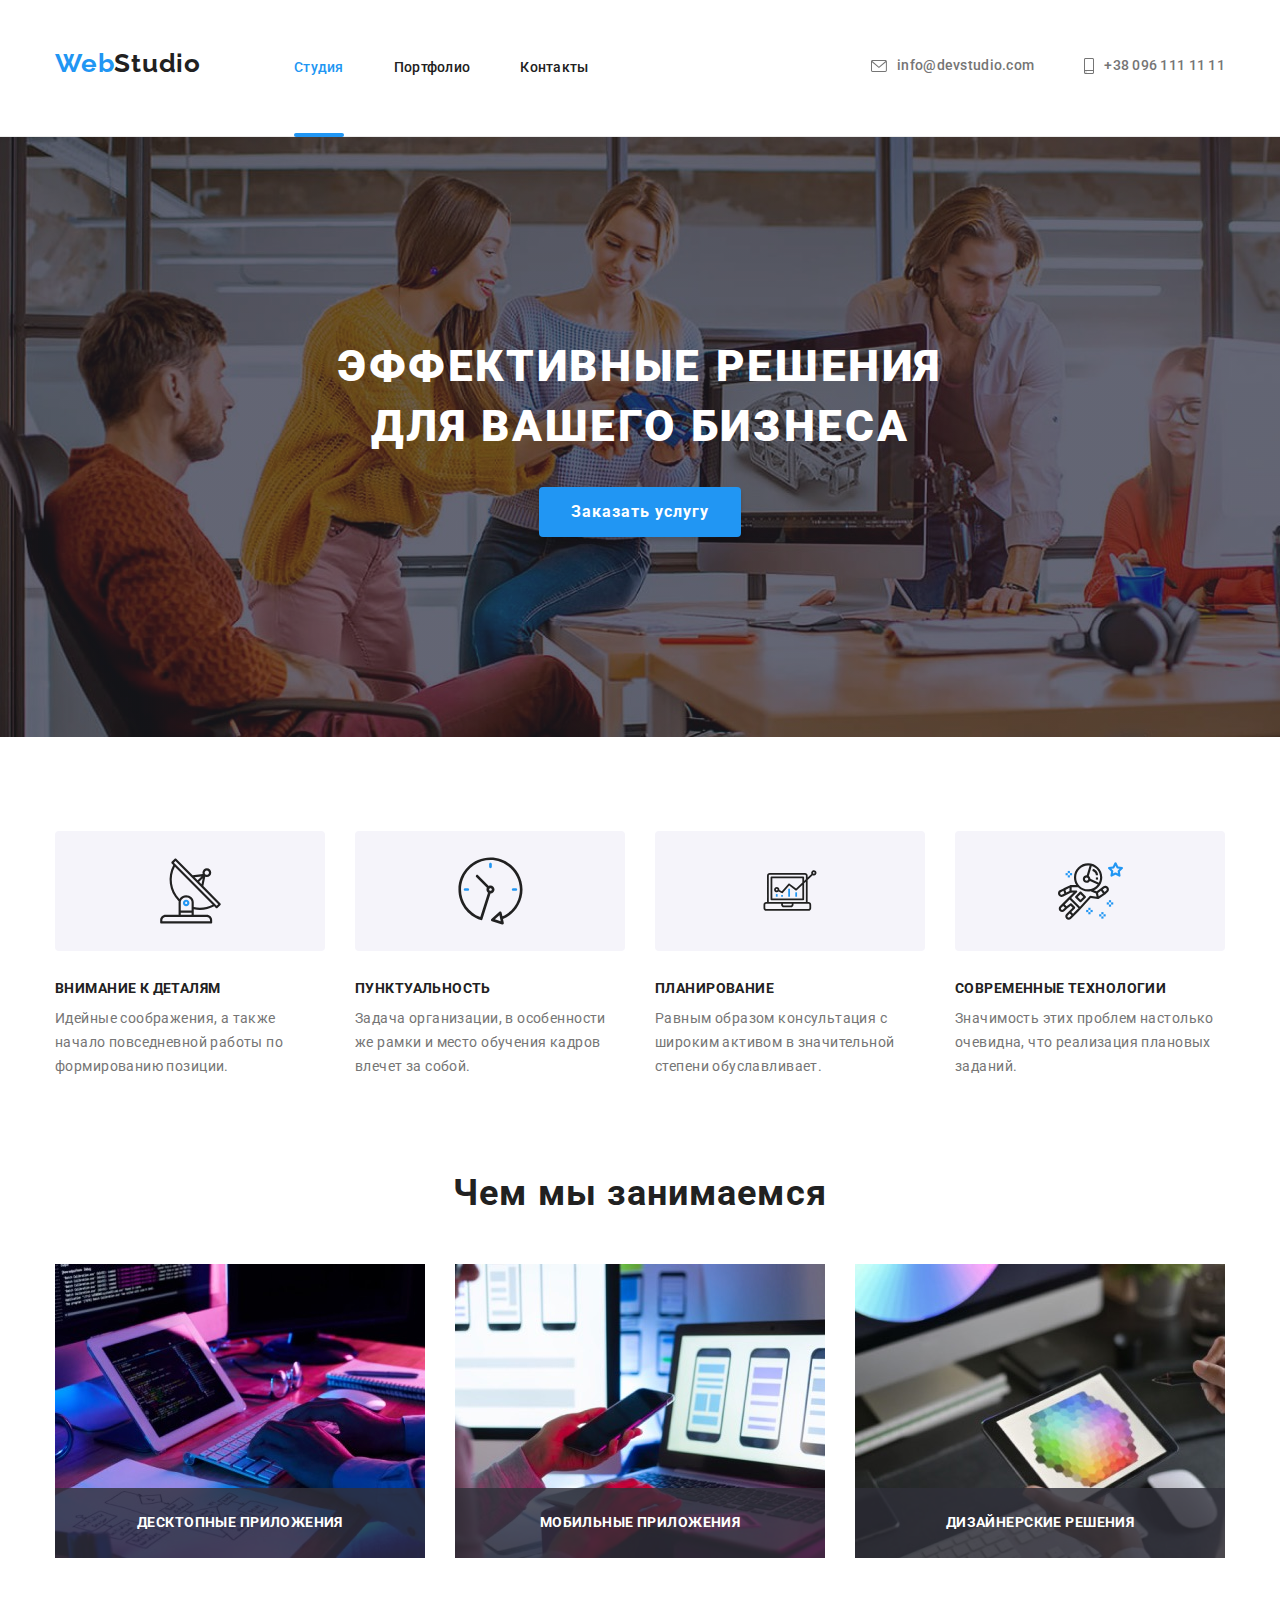
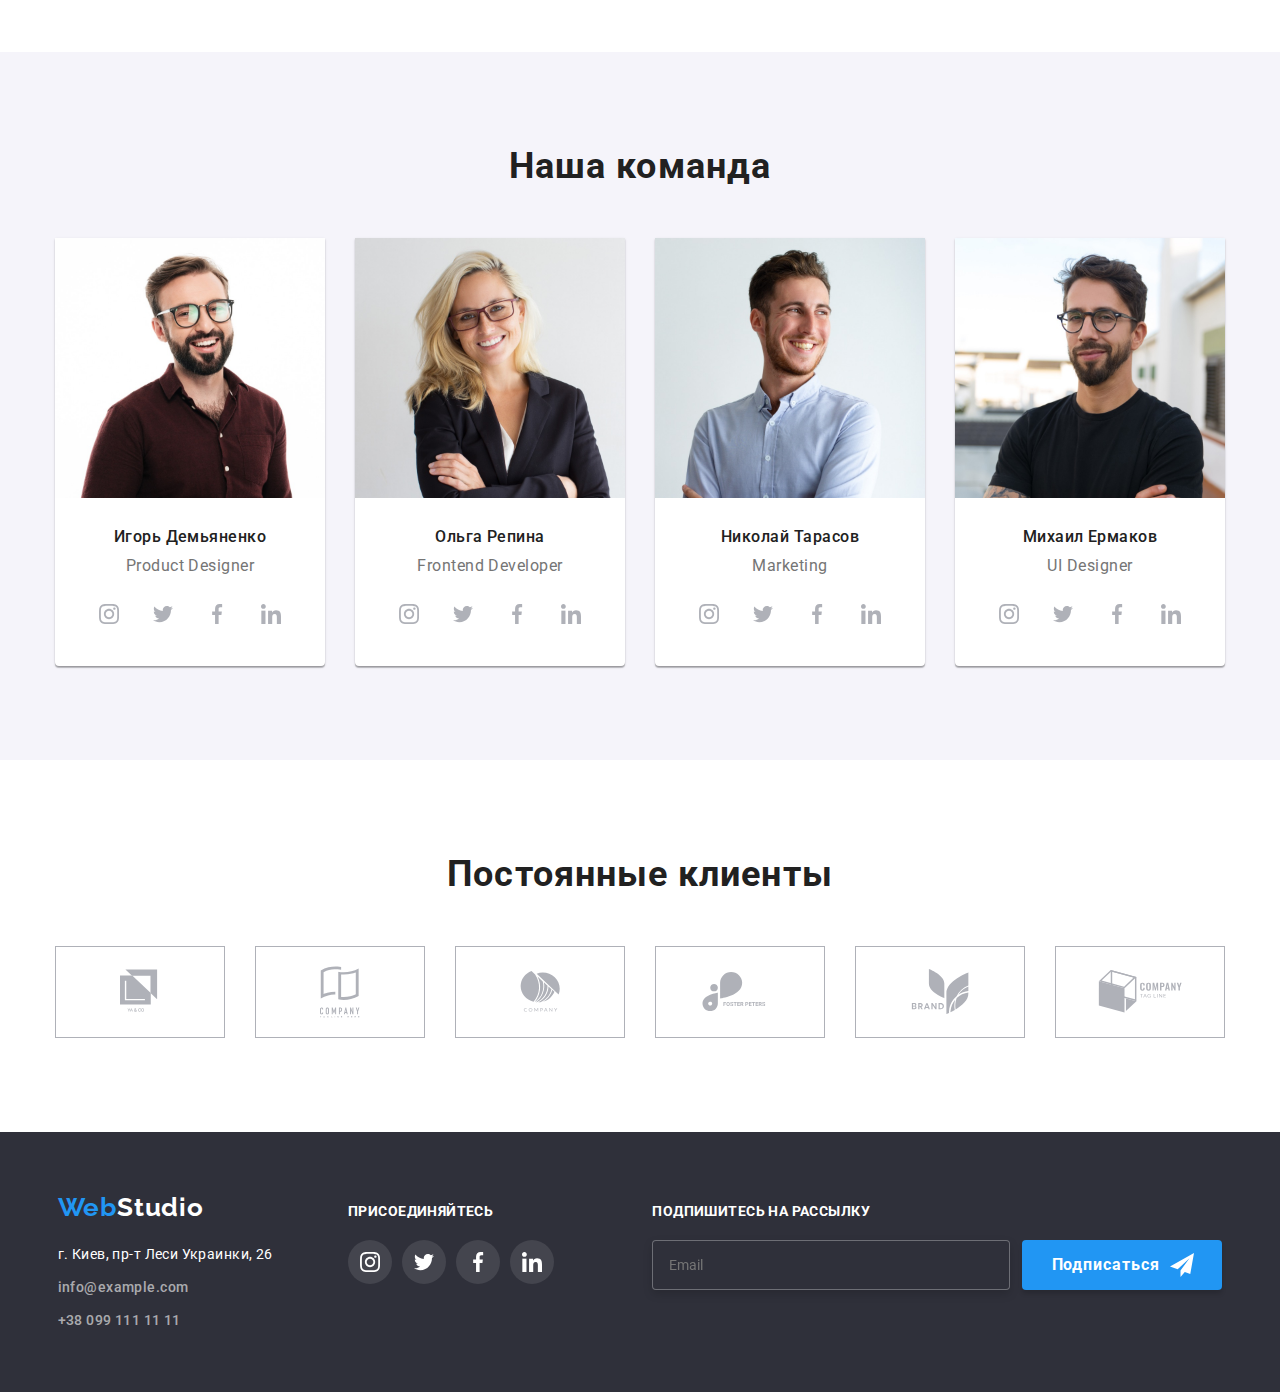
==== commit c1713153: "footer done" ====
--- a/index.html
+++ b/index.html
@@ -440,7 +440,7 @@
       </section>
     </main>
     <!--Подвал-->
-    <!-- <footer class="footer">
+    <footer class="footer">
       <div class="container">
         <div class="footer__flex">
           <div class="footer__thumb">
@@ -448,15 +448,19 @@
               <span class="footer__logo--color">Web</span>Studio</a
             >
             <address class="footer__address">
-              г. Киев, пр-т Леси Украинки, 26
-            </address>
-            <address class="footer__address">
-              <a class="footer__contacts" href="mailto:info@example.com"
-                >info@example.com</a
-              ><br />
-              <a class="footer__contacts" href="tel:+380991111111"
-                >+38 099 111 11 11</a
-              >
+              <p>г. Киев, пр-т Леси Украинки, 26</p>
+              <ul>
+                <li>
+                  <a class="footer__contacts" href="mailto:info@example.com"
+                    >info@example.com</a
+                  >
+                </li>
+                <li>
+                  <a class="footer__contacts" href="tel:+380991111111"
+                    >+38 099 111 11 11</a
+                  >
+                </li>
+              </ul>
             </address>
           </div>
           <div class="footer__social-links">
@@ -512,7 +516,7 @@
           </div>
         </div>
       </div>
-    </footer> -->
+    </footer>
     <div class="backdrop is-hidden" data-modal>
       <div class="modal">
         <button class="button-close" data-modal-close>
--- a/css/main.min.css
+++ b/css/main.min.css
@@ -1,2 +1,2 @@
-:root{--primary-text-color: #757575;--title-text-color: #212121;--h1-text-color: #ffffff;--accent-text-color: #2196f3;--main-font: "Roboto", sans-serif;--title-font: "Raleway", sans-serif;--bg-dark-color: #2f303a;--bg-grey-color: #f5f4fa;--bg-white-color: #ffffff;--overlay-color: rgba(47, 48, 58, 0.4);--background-color: #afb1b8;--backdrop-color: rgba(0, 0, 0, 0.2)}.logo{color:var(--accent-text-color);font-family:var(--title-font);font-weight:700;font-size:26px;line-height:1.19;letter-spacing:0.03em}.header__logo--color{color:var(--title-text-color)}.footer__logo--color{color:var(--accent-text-color)}.footer__logo{color:var(--h1-text-color);display:block;margin-bottom:20px}.btn{font-family:var(--main-font);font-style:normal;font-weight:700;font-size:16px;line-height:1.87;display:flex;align-items:center;text-align:center;letter-spacing:0.06em;color:var(--h1-text-color);background-color:var(--accent-text-color);cursor:pointer;margin-right:auto;margin-left:auto;box-shadow:0px 4px 4px rgba(0,0,0,0.15);border-radius:4px;border:none;min-width:200px;min-height:50px;padding:10px 32px}.btn-portfolio{font-family:var(--main-font);font-style:normal;font-weight:500;font-size:16px;line-height:1.62;text-align:center;letter-spacing:0.03em;color:var(--title-text-color);background:#f5f4fa;border-radius:4px;border:none;padding:6px 22px;cursor:pointer;transition:background-color 250ms cubic-bezier(0.4, 0, 0.2, 1),color 250ms cubic-bezier(0.4, 0, 0.2, 1),box-shadow 250ms cubic-bezier(0.4, 0, 0.2, 1)}.btn-portfolio:hover,.btn-portfolio:focus{background-color:var(--accent-text-color);color:var(--h1-text-color);box-shadow:0px 3px 1px rgba(0,0,0,0.1),0px 1px 2px rgba(0,0,0,0.08),0px 2px 2px rgba(0,0,0,0.12)}.form-button{position:absolute;height:50px;width:200px;background-color:var(--accent-text-color);border-color:var(--accent-text-color);color:var(--h1-text-color);font-size:16px;line-height:1.87;font-weight:700;letter-spacing:0.06em;left:0;right:0;top:0;bottom:-461px;margin:auto;border-radius:4px;display:inline-block;cursor:pointer;border:none;box-shadow:0px 4px 4px rgba(0,0,0,0.15);transition:background-color 250ms cubic-bezier(0.4, 0, 0.2, 1)}.button-close{position:absolute;top:8px;right:8px;display:flex;align-items:center;justify-content:center;width:30px;height:30px;background-color:var(--h1-text-color);border:1px solid rgba(0,0,0,0.1);border-radius:50%}.button-close:hover,.button-close:focus{border-color:var(--accent-text-color);cursor:pointer;outline:none;fill:var(--accent-text-color)}.footer__submit-button{position:relative;padding-left:29px;padding-top:10px;padding-bottom:10px;padding-right:62px;display:inline-block;color:var(--h1-text-color);background-color:var(--accent-text-color);border-color:var(--accent-text-color);font-weight:700;font-size:16px;line-height:1.87;letter-spacing:0.06em;cursor:pointer;width:200px;height:50px;border:none;border-radius:4px;box-shadow:0px 4px 4px rgba(0,0,0,0.15);transition:background-color 250ms cubic-bezier(0.4, 0, 0.2, 1)}html{box-sizing:border-box}*,*::after,*::before{box-sizing:border-box}body{font-family:var(--main-font);color:var(--primary-text-color);background:var(--bg-white-color);font-size:14px;line-height:1.71;letter-spacing:0.02em}img{display:block;width:100%;height:auto}.container{width:100%;padding-left:15px;padding-right:15px;margin-left:auto;margin-right:auto}@media screen and (min-width: 480px){.container{width:480px}}@media screen and (min-width: 768px){.container{width:768px}}@media screen and (min-width: 1200px){.container{width:1200px}}h1,h2,h3,h4,h5,h6,p,ul{margin-top:0;margin-bottom:0}a{text-decoration:none}ul{list-style:none;margin:0;padding:0}.visually-hidden{position:absolute !important;clip:rect(1px 1px 1px 1px);clip:rect(1px, 1px, 1px, 1px);padding:0 !important;border:0 !important;height:1px !important;width:1px !important;overflow:hidden}.title{justify-content:center;color:var(--title-text-color);padding-bottom:50px;font-size:36px;line-height:1.16;text-align:center;letter-spacing:0.03em}.overlay-hidden{position:relative;overflow:hidden}button{padding:0;border:none;font:inherit;color:inherit;background-color:transparent;cursor:pointer}.header{border-bottom:1px solid #ececec}.header__container{display:flex;justify-content:space-between;align-items:center;padding-top:24px;padding-bottom:24px}@media screen and (min-width: 768px){.header__container{display:flex;align-items:baseline}}@media screen and (min-width: 768px){.header__logo{margin-right:70px}}@media screen and (min-width: 1200px){.header__logo{margin-right:93px}}@media screen and (max-width: 767px){.site-nav{display:none}}.site-nav__list{display:flex;list-style:none;margin:0;padding:0}.site-nav__item{position:relative;display:inline-block;padding-top:32px;padding-bottom:32px}.site-nav__item:not(:last-child){margin-right:50px}.site-nav__item .site-nav__link:hover,.site-nav__item .site-nav__link:focus{color:var(--accent-text-color);transition:color 250ms cubic-bezier(0.4, 0, 0.2, 1)}.site-nav__item .site-nav__link--current::after{content:"";display:block;width:100%;height:4px;background-color:var(--accent-text-color);border-radius:2px;position:absolute;bottom:-25px}.site-nav__item .site-nav__link:hover::after,.site-nav__item .site-nav__link:focus::after{content:"";opacity:1;transition:transform 250ms cubic-bezier(0.4, 0, 0.2, 1)}.site-nav__link{font-weight:500;line-height:1.15;color:var(--title-text-color)}.site-nav__link--current{color:var(--accent-text-color)}.header-contacts{display:flex;margin-left:auto;padding:0;align-items:center;font-weight:500;font-size:14px;line-height:1.14;letter-spacing:0.02em;color:var(--primary-text-color);transition:color 250ms cubic-bezier(0.4, 0, 0.2, 1)}@media screen and (max-width: 767px){.header-contacts{display:none}}@media screen and (min-width: 768px){.header-contacts{display:flex;flex-wrap:wrap}}.header-contacts__item{margin-left:50px}@media screen and (min-width: 768px) and (max-width: 1199px){.header-contacts__item:not(:last-child){margin-bottom:10px}}.header-contacts__link{display:flex;align-items:center;font-weight:500;font-size:14px;line-height:1.14;letter-spacing:0.02em;color:var(--primary-text-color);transition:color 250ms cubic-bezier(0.4, 0, 0.2, 1)}.header-contacts__link:hover,.header-contacts__link:focus{color:var(--accent-text-color)}.header-contacts__icon{fill:currentColor;margin-right:10px;transition:color 250ms cubic-bezier(0.4, 0, 0.2, 1)}.header__btn{display:block}@media screen and (min-width: 768px){.header__btn{display:none}}.hero{min-height:600px;max-width:1600px;padding-top:200px;padding-bottom:200px;margin:0 auto;background-image:linear-gradient(to right, var(--overlay-color), var(--overlay-color)),url(../images/Img.jpg)}.hero__title{font-weight:900;font-size:44px;line-height:1.36;text-align:center;letter-spacing:0.06em;text-transform:uppercase;color:var(--h1-text-color);padding-bottom:30px;max-width:696px;margin:0 auto}.features__container{padding-top:60px;padding-bottom:60px}@media screen and (min-width: 1200px){.features__container{padding-top:94px;padding-bottom:94px}}@media screen and (min-width: 768px){.features__item{flex-basis:calc((100% - 60px) / 2);margin-top:30px;margin-left:30px}}@media screen and (min-width: 1200px){.features__item{flex-basis:calc((100% - 120px) / 4);margin-top:30px;margin-left:30px}}@media screen and (max-width: 767px){.features__item:not(:last-child){margin-bottom:30px}}.features__thumb{display:flex;height:120px;align-items:center;justify-content:center;background:#f5f4fa;border-radius:4px}.features__text{font-size:14px;line-height:1.71;letter-spacing:0.03em;color:var(--primary-text-color);text-align:left;margin-top:10px}@media screen and (min-width: 768px){.features__list{display:flex;flex-wrap:wrap;margin-left:-30px;margin-top:-30px}}.features__title{font-weight:700;font-size:14px;line-height:1.14;letter-spacing:0.03em;text-transform:uppercase;color:var(--title-text-color);margin-top:30px}@media screen and (max-width: 767px){.features__title{text-align:center}}.activity{padding-bottom:94px}@media screen and (max-width: 1199px){.activity{display:none}}.activity__list{display:flex}.activity__image{position:relative}.activity__image:not(:last-child){margin-right:30px}.activity__icon{position:absolute;width:370px;height:70px;bottom:0;left:0;background:rgba(47,48,58,0.8)}.activity-title{display:flex;align-items:center;justify-content:center;text-transform:uppercase;color:var(--h1-text-color);padding-top:27px;padding-bottom:27px;font-size:14px;line-height:1.14;text-align:center;letter-spacing:0.03em}.team__title{font-family:var(--main-font);font-weight:700;font-size:36px;line-height:1.16;text-align:center;letter-spacing:0.03em;color:var(--title-text-color);-webkit-box-pack:justify;-ms-flex-pack:justify;justify-content:space-between;padding-bottom:50px}.team{padding-top:94px;background-color:var(--bg-grey-color);padding-bottom:94px}.team__card-set{width:100%;margin:0 auto}@media screen and (min-width: 768px){.team__card-set{width:768px;display:flex;flex-wrap:wrap;margin-left:-30px;margin-top:-30px}}@media screen and (min-width: 1200px){.team__card-set{width:1200px;display:flex;flex-wrap:wrap;margin-left:-30px;margin-top:-30px}}.team__card-item{flex-basis:100%;text-align:center;background-color:var(--bg-white-color);box-shadow:0px 1px 3px rgba(0,0,0,0.12),0px 1px 1px rgba(0,0,0,0.14),0px 2px 1px rgba(0,0,0,0.2);border-radius:0px 0px 4px 4px}@media screen and (max-width: 767px){.team__card-item{margin-bottom:30px}}@media screen and (min-width: 768px){.team__card-item{flex-basis:calc((100% - 30px * 2) / 2);margin-left:30px;margin-top:30px}}@media screen and (min-width: 1200px){.team__card-item{flex-basis:calc((100% - 30px * 4) / 4);margin-left:30px;margin-top:30px}}.team__card-text{padding-top:30px;padding-bottom:30px}.team__name-item{color:var(--title-text-color);font-weight:500;font-size:16px;line-height:1.18;letter-spacing:0.03em;justify-content:space-between;padding-bottom:10px}.team__item-profession{font-size:16px;line-height:1.18;letter-spacing:0.03em;color:var(--primary-text-color);margin-bottom:16px}.social-links{display:flex;justify-content:center;padding:0}.social-links__item{display:flex;align-items:center;justify-content:center}.social-links__item:not(:last-child){margin-right:10px}.social-links__link{color:#afb1b8;width:44px;height:44px;display:inline-flex;justify-content:center;align-items:center;border-radius:50%;transition:background-color 250ms cubic-bezier(0.4, 0, 0.2, 1),color 250ms cubic-bezier(0.4, 0, 0.2, 1)}.social-links__link:hover,.social-links__link:focus{background:var(--accent-text-color);color:var(--h1-text-color)}.social-links__icon{fill:currentColor}.clients{padding-top:94px;padding-bottom:94px}.clients__list{display:flex;flex-wrap:wrap;justify-content:center;align-items:center;margin-top:-30px;margin-left:-30px}.clients__item{padding:0;margin:0;border-radius:4px;color:var(--primary-text-color);height:92px;margin-top:30px;margin-left:30px}@media screen and (max-width: 767px){.clients__item{flex-basis:calc((100% - 60px) / 2)}}@media screen and (max-width: 1199px){.clients__item{flex-basis:calc((100% - 90px) / 3)}}.clients__link{width:210px;height:92px;display:inline-flex;justify-content:center;align-items:center;border:1px solid var(--background-color);color:var(--background-color);transition:color 250ms cubic-bezier(0.4, 0, 0.2, 1)}.clients__link:hover,.clients__link:focus{color:var(--accent-text-color);border-color:var(--accent-text-color)}@media screen and (min-width: 768px){.clients__link{width:226px}}@media screen and (min-width: 1200px){.clients__link{width:170px}}.clients__icon{fill:currentColor}.footer{padding-top:60px;padding-bottom:60px;background-color:var(--bg-dark-color)}.footer__flex{display:flex;align-items:baseline}.footer__address{font-style:inherit;font-size:14px;line-height:1.71;letter-spacing:0.03em;color:var(--h1-text-color)}.footer__contacts{display:inline-block;margin-top:9px;font-weight:500;font-size:14px;line-height:1.71;letter-spacing:0.03em;color:rgba(255,255,255,0.6);list-style:none;text-decoration:none}.footer__social-links{margin-left:70px}.footer__title{display:inline-block;font-size:14px;line-height:1.14;letter-spacing:0.03em;text-transform:uppercase;color:var(--h1-text-color);margin-bottom:20px}.footer__social-list{display:flex}.footer__social-item{align-items:center}.footer__social-item:not(:last-child){margin-right:10px}.footer__social-link{border-radius:50%;width:44px;height:44px;display:inline-flex;justify-content:center;align-items:center;color:var(--h1-text-color);background:rgba(255,255,255,0.1);transition:background-color 250ms cubic-bezier(0.4, 0, 0.2, 1)}.footer__social-link:hover,.footer__social-link:focus{background:var(--accent-text-color)}.footer__social-icon{fill:currentColor}.footer__mailing{margin-left:93px}.footer__mailing-item{display:flex}.footer__mailing-field{width:358px;height:50px;margin-right:12px;padding:15px 16px;border:1px solid rgba(255,255,255,0.3);filter:drop-shadow(0px 4px 4px rgba(0,0,0,0.15));border-radius:4px;color:var(--h1-text-color);background-color:var(--bg-dark-color)}.footer__submit-icon{position:absolute;right:28px;top:13px;bottom:13px;fill:var(--h1-text-color)}.portfolio{padding-top:94px;padding-bottom:94px}.portfolio__list{display:flex;margin-bottom:50px;justify-content:center;padding:0}.portfolio__item{background:#f5f4fa;border-radius:4px}.portfolio__item:hover,.portfolio__item:focus{background-color:var(--accent-text-color);color:#ffffff;border-radius:4px;border:none}.portfolio__item:not(:last-child){margin-right:8px}.sample-list{display:flex;flex-wrap:wrap;margin-left:-30px;margin-top:-30px}.sample-list__card{flex-basis:calc((100% - 30px * 3) / 3);margin-left:30px;margin-top:30px}.sample-list__card:hover .overlay,.sample-list__card:focus .overlay{opacity:1;transform:translate(0)}.sample-list__card:focus,.sample-list__card:hover{box-shadow:0px 1px 1px rgba(0,0,0,0.12),0px 4px 4px rgba(0,0,0,0.06),1px 4px 6px rgba(0,0,0,0.16);cursor:pointer;transition:transform 250ms cubic-bezier(0.4, 0, 0.2, 1)}.sample-list__text{padding:20px 24px;border:1px solid #eee;border-top:none}.overlay{position:absolute;width:370px;height:294px;left:0;top:0;background:rgba(33,150,243,0.9);color:var(--h1-text-color);padding:63px 24px;font-size:18px;line-height:1.56;letter-spacing:0.03em;opacity:0;transform:translateY(100%);transition:transform 250ms cubic-bezier(0.4, 0, 0.2, 1);opacity:0}.sample-list__title{font-weight:700;font-size:18px;line-height:2;letter-spacing:0.06em;color:var(--title-text-color);text-decoration:none}.sample-list__description{font-size:16px;line-height:1.87;letter-spacing:0.03em;color:var(--primary-text-color)}.backdrop{position:fixed;top:0;left:0;width:100%;height:100%;background-color:var(--backdrop-color);z-index:2;opacity:1;transition:opacity 250ms cubic-bezier(0.4, 0, 0.2, 1)}.backdrop.is-hidden{opacity:0;pointer-events:none}.modal{position:absolute;width:528px;height:581px;top:50%;left:50%;transform:translate(-50%, -50%) scale(1);border-radius:4px;background-color:var(--bg-white-color);padding:40px}@media screen and (min-width: 480px){.modal{max-width:450px;height:609px}}@media screen and (max-height: 609px){.modal{top:0;transform:translateX(-50%)}}@media screen and (min-width: 1200px){.modal{min-width:528px}}.icon-close-btn{background-color:var(--h1-text-color)}.form__input{position:relative;display:block;width:448px;height:40px;border-radius:4px;border:1px solid rgba(33,33,33,0.2);padding-left:42px;padding-right:12px;box-sizing:border-box;transition:border-color 250ms cubic-bezier(0.4, 0, 0.2, 1),fill 250ms cubic-bezier(0.4, 0, 0.2, 1)}.form__input:hover,.form__input:focus{border-color:var(--accent-text-color);cursor:pointer;outline:none}.form__input:hover+.form__icon,.form__input:focus+.form__icon{fill:var(--accent-text-color)}@media screen and (max-width: 1199px){.form__input{width:370px}}.form__input-comment{width:448px;height:120px;resize:none;border:1px solid rgba(33,33,33,0.2);border-radius:4px;padding:12px 16px;margin-bottom:20px;box-sizing:border-box}.form__input-comment:hover,.form__input-comment:focus{border-color:var(--accent-text-color);cursor:pointer;outline:none}@media screen and (max-width: 1199px){.form__input-comment{width:370px}}.form__label{margin-bottom:4px;font-weight:400;font-size:12px;line-height:1.17;letter-spacing:0.01em;color:var(--primary-text-color);text-align:left}.form__title{font-size:20px;font-style:700;line-height:1.15;text-align:center;color:var(--title-text-color);padding-bottom:12px;letter-spacing:0.03em}.form__field{position:relative;display:flex;flex-direction:column;margin-bottom:10px}.form__icon{position:absolute;left:15px;top:50%;transition:fill 250ms cubic-bezier(0.4, 0, 0.2, 1)}.agreement{color:var(--accent-text-color)}.checkbox-agree{display:inline-block;width:16px;height:15px;margin-right:8px;border:2px solid var(--primary-text-color);border-radius:2px;font-size:14px;line-height:1.46}.user-checkbox::before{content:"";display:inline-block;width:16px;height:15px}.checkbox-agree:checked+.user-checkbox::before{background-image:url(./images/symbol-defs.svg#icon-full-check);border-color:var(--accent-text-color);background-color:var(--accent-text-color)}.checkbox-agree:checked+.check{border-color:var(--accent-text-color);background-image:url(../images/Vector-3.svg);background-color:var(--accent-text-color)}.check{display:inline-block;width:16px;height:15px;margin-right:8px;border:2px solid var(--title-text-color);border-radius:2px}.checkbox-agree:checked ~ .icon-check{opacity:1;transform:scale(1.2)}.form-agree-text{display:inline-block}@media screen and (min-width: 768px){.burger__btn{display:none}.mobile-menu{display:none}}@media screen and (max-width: 767.98px){.menu{display:none}.contacts{display:none}}.burger__btn{margin-left:auto;z-index:20}.burger__btn:hover,.burger__btn:focus{fill:var(--accent-text-color)}.burger__btn{z-index:13;background-color:transparent;border:none}.burger__btn:hover .burger__icon,.burger__btn:focus .burger__icon{fill:var(--accent-text-color)}.icon-close{display:none}.is-open .icon-close{display:block}.is-open .icon-menu{display:none}.mobile-menu{position:fixed;display:flex;flex-direction:column;justify-content:space-between;top:0;left:0;width:100%;height:100vh;z-index:10;padding:48px 40px;background:var(--h1-text-color);color:var(--title-text-color);opacity:0;transform:translateY(0) translateX(50%);transition:opacity 250ms cubic-bezier(0.4, 0, 0.2, 1);visibility:hidden;pointer-events:none;overflow:auto}.mobile-menu.is-open{opacity:1;visibility:visible;pointer-events:auto;transform:translateY(0) translateX(0)}.mobile-menu__socials-item:not(:last-child)::after{content:"";height:22px;border-right:1px solid rgba(33,33,33,0.2);margin-right:10px;margin-left:10px}.mobile-menu__item:not(:last-child){margin-bottom:32px}.mobile-menu__link{font-weight:500;font-size:40px;line-height:1.17;letter-spacing:0.02em;color:var(--title-text-color);transition:color 250ms cubic-bezier(0.4, 0, 0.2, 1)}.mobile-menu__link:hover,.mobile-menu__link:focus{color:var(--accent-text-color)}.mobile-menu__link--current{position:relative;color:var(--accent-text-color)}.mobile-menu__contact-tel{font-size:34px;color:var(--accent-text-color)}.mobile-menu__contact-mail{font-size:24px;color:var(--primary-text-color)}.mobile-menu__socials{display:flex;flex-wrap:wrap;margin-top:64px}.mobile-menu__socials-link{font-weight:500;font-size:18px;line-height:1.22px;letter-spacing:0.02em;color:var(--accent-text-color)}
+:root{--primary-text-color: #757575;--title-text-color: #212121;--h1-text-color: #ffffff;--accent-text-color: #2196f3;--main-font: "Roboto", sans-serif;--title-font: "Raleway", sans-serif;--bg-dark-color: #2f303a;--bg-grey-color: #f5f4fa;--bg-white-color: #ffffff;--overlay-color: rgba(47, 48, 58, 0.4);--background-color: #afb1b8;--backdrop-color: rgba(0, 0, 0, 0.2)}.logo{color:var(--accent-text-color);font-family:var(--title-font);font-weight:700;font-size:26px;line-height:1.19;letter-spacing:0.03em}.header__logo--color{color:var(--title-text-color)}.footer__logo--color{color:var(--accent-text-color)}.footer__logo{color:var(--h1-text-color);display:block;margin-bottom:20px}.btn{font-family:var(--main-font);font-style:normal;font-weight:700;font-size:16px;line-height:1.87;display:flex;align-items:center;text-align:center;letter-spacing:0.06em;color:var(--h1-text-color);background-color:var(--accent-text-color);cursor:pointer;margin-right:auto;margin-left:auto;box-shadow:0px 4px 4px rgba(0,0,0,0.15);border-radius:4px;border:none;min-width:200px;min-height:50px;padding:10px 32px}.btn-portfolio{font-family:var(--main-font);font-style:normal;font-weight:500;font-size:16px;line-height:1.62;text-align:center;letter-spacing:0.03em;color:var(--title-text-color);background:#f5f4fa;border-radius:4px;border:none;padding:6px 22px;cursor:pointer;transition:background-color 250ms cubic-bezier(0.4, 0, 0.2, 1),color 250ms cubic-bezier(0.4, 0, 0.2, 1),box-shadow 250ms cubic-bezier(0.4, 0, 0.2, 1)}.btn-portfolio:hover,.btn-portfolio:focus{background-color:var(--accent-text-color);color:var(--h1-text-color);box-shadow:0px 3px 1px rgba(0,0,0,0.1),0px 1px 2px rgba(0,0,0,0.08),0px 2px 2px rgba(0,0,0,0.12)}.form-button{position:absolute;height:50px;width:200px;background-color:var(--accent-text-color);border-color:var(--accent-text-color);color:var(--h1-text-color);font-size:16px;line-height:1.87;font-weight:700;letter-spacing:0.06em;left:0;right:0;top:0;bottom:-461px;margin:auto;border-radius:4px;display:inline-block;cursor:pointer;border:none;box-shadow:0px 4px 4px rgba(0,0,0,0.15);transition:background-color 250ms cubic-bezier(0.4, 0, 0.2, 1)}.button-close{position:absolute;top:8px;right:8px;display:flex;align-items:center;justify-content:center;width:30px;height:30px;background-color:var(--h1-text-color);border:1px solid rgba(0,0,0,0.1);border-radius:50%}.button-close:hover,.button-close:focus{border-color:var(--accent-text-color);cursor:pointer;outline:none;fill:var(--accent-text-color)}.footer__submit-button{position:relative;padding-left:29px;padding-top:10px;padding-bottom:10px;padding-right:62px;display:inline-block;color:var(--h1-text-color);background-color:var(--accent-text-color);border-color:var(--accent-text-color);font-weight:700;font-size:16px;line-height:1.87;letter-spacing:0.06em;cursor:pointer;width:200px;height:50px;border:none;border-radius:4px;box-shadow:0px 4px 4px rgba(0,0,0,0.15);transition:background-color 250ms cubic-bezier(0.4, 0, 0.2, 1)}html{box-sizing:border-box}*,*::after,*::before{box-sizing:border-box}body{font-family:var(--main-font);color:var(--primary-text-color);background:var(--bg-white-color);font-size:14px;line-height:1.71;letter-spacing:0.02em}img{display:block;width:100%;height:auto}.container{width:100%;padding-left:15px;padding-right:15px;margin-left:auto;margin-right:auto}@media screen and (min-width: 480px){.container{width:480px}}@media screen and (min-width: 768px){.container{width:768px}}@media screen and (min-width: 1200px){.container{width:1200px}}h1,h2,h3,h4,h5,h6,p,ul{margin-top:0;margin-bottom:0}a{text-decoration:none}ul{list-style:none;margin:0;padding:0}.visually-hidden{position:absolute !important;clip:rect(1px 1px 1px 1px);clip:rect(1px, 1px, 1px, 1px);padding:0 !important;border:0 !important;height:1px !important;width:1px !important;overflow:hidden}.title{justify-content:center;color:var(--title-text-color);padding-bottom:50px;font-size:36px;line-height:1.16;text-align:center;letter-spacing:0.03em}.overlay-hidden{position:relative;overflow:hidden}button{padding:0;border:none;font:inherit;color:inherit;background-color:transparent;cursor:pointer}.header{border-bottom:1px solid #ececec}.header__container{display:flex;justify-content:space-between;align-items:center;padding-top:24px;padding-bottom:24px}@media screen and (min-width: 768px){.header__container{display:flex;align-items:baseline}}@media screen and (min-width: 768px){.header__logo{margin-right:70px}}@media screen and (min-width: 1200px){.header__logo{margin-right:93px}}@media screen and (max-width: 767px){.site-nav{display:none}}.site-nav__list{display:flex;list-style:none;margin:0;padding:0}.site-nav__item{position:relative;display:inline-block;padding-top:32px;padding-bottom:32px}.site-nav__item:not(:last-child){margin-right:50px}.site-nav__item .site-nav__link:hover,.site-nav__item .site-nav__link:focus{color:var(--accent-text-color);transition:color 250ms cubic-bezier(0.4, 0, 0.2, 1)}.site-nav__item .site-nav__link--current::after{content:"";display:block;width:100%;height:4px;background-color:var(--accent-text-color);border-radius:2px;position:absolute;bottom:-25px}.site-nav__item .site-nav__link:hover::after,.site-nav__item .site-nav__link:focus::after{content:"";opacity:1;transition:transform 250ms cubic-bezier(0.4, 0, 0.2, 1)}.site-nav__link{font-weight:500;line-height:1.15;color:var(--title-text-color)}.site-nav__link--current{color:var(--accent-text-color)}.header-contacts{display:flex;margin-left:auto;padding:0;align-items:center;font-weight:500;font-size:14px;line-height:1.14;letter-spacing:0.02em;color:var(--primary-text-color);transition:color 250ms cubic-bezier(0.4, 0, 0.2, 1)}@media screen and (max-width: 767px){.header-contacts{display:none}}@media screen and (min-width: 768px){.header-contacts{display:flex;flex-wrap:wrap}}.header-contacts__item{margin-left:50px}@media screen and (min-width: 768px) and (max-width: 1199px){.header-contacts__item:not(:last-child){margin-bottom:10px}}.header-contacts__link{display:flex;align-items:center;font-weight:500;font-size:14px;line-height:1.14;letter-spacing:0.02em;color:var(--primary-text-color);transition:color 250ms cubic-bezier(0.4, 0, 0.2, 1)}.header-contacts__link:hover,.header-contacts__link:focus{color:var(--accent-text-color)}.header-contacts__icon{fill:currentColor;margin-right:10px;transition:color 250ms cubic-bezier(0.4, 0, 0.2, 1)}.header__btn{display:block}@media screen and (min-width: 768px){.header__btn{display:none}}.hero{min-height:600px;max-width:1600px;padding-top:200px;padding-bottom:200px;margin:0 auto;background-image:linear-gradient(to right, var(--overlay-color), var(--overlay-color)),url(../images/Img.jpg)}.hero__title{font-weight:900;font-size:44px;line-height:1.36;text-align:center;letter-spacing:0.06em;text-transform:uppercase;color:var(--h1-text-color);padding-bottom:30px;max-width:696px;margin:0 auto}.features__container{padding-top:60px;padding-bottom:60px}@media screen and (min-width: 1200px){.features__container{padding-top:94px;padding-bottom:94px}}@media screen and (min-width: 768px){.features__item{flex-basis:calc((100% - 60px) / 2);margin-top:30px;margin-left:30px}}@media screen and (min-width: 1200px){.features__item{flex-basis:calc((100% - 120px) / 4);margin-top:30px;margin-left:30px}}@media screen and (max-width: 767px){.features__item:not(:last-child){margin-bottom:30px}}.features__thumb{display:flex;height:120px;align-items:center;justify-content:center;background:#f5f4fa;border-radius:4px}.features__text{font-size:14px;line-height:1.71;letter-spacing:0.03em;color:var(--primary-text-color);text-align:left;margin-top:10px}@media screen and (min-width: 768px){.features__list{display:flex;flex-wrap:wrap;margin-left:-30px;margin-top:-30px}}.features__title{font-weight:700;font-size:14px;line-height:1.14;letter-spacing:0.03em;text-transform:uppercase;color:var(--title-text-color);margin-top:30px}@media screen and (max-width: 767px){.features__title{text-align:center}}.activity{padding-bottom:94px}@media screen and (max-width: 1199px){.activity{display:none}}.activity__list{display:flex}.activity__image{position:relative}.activity__image:not(:last-child){margin-right:30px}.activity__icon{position:absolute;width:370px;height:70px;bottom:0;left:0;background:rgba(47,48,58,0.8)}.activity-title{display:flex;align-items:center;justify-content:center;text-transform:uppercase;color:var(--h1-text-color);padding-top:27px;padding-bottom:27px;font-size:14px;line-height:1.14;text-align:center;letter-spacing:0.03em}.team__title{font-family:var(--main-font);font-weight:700;font-size:36px;line-height:1.16;text-align:center;letter-spacing:0.03em;color:var(--title-text-color);-webkit-box-pack:justify;-ms-flex-pack:justify;justify-content:space-between;padding-bottom:50px}.team{padding-top:94px;background-color:var(--bg-grey-color);padding-bottom:94px}.team__card-set{width:100%;margin:0 auto}@media screen and (min-width: 768px){.team__card-set{width:768px;display:flex;flex-wrap:wrap;margin-left:-30px;margin-top:-30px}}@media screen and (min-width: 1200px){.team__card-set{width:1200px;display:flex;flex-wrap:wrap;margin-left:-30px;margin-top:-30px}}.team__card-item{flex-basis:100%;text-align:center;background-color:var(--bg-white-color);box-shadow:0px 1px 3px rgba(0,0,0,0.12),0px 1px 1px rgba(0,0,0,0.14),0px 2px 1px rgba(0,0,0,0.2);border-radius:0px 0px 4px 4px}@media screen and (max-width: 767px){.team__card-item{margin-bottom:30px}}@media screen and (min-width: 768px){.team__card-item{flex-basis:calc((100% - 30px * 2) / 2);margin-left:30px;margin-top:30px}}@media screen and (min-width: 1200px){.team__card-item{flex-basis:calc((100% - 30px * 4) / 4);margin-left:30px;margin-top:30px}}.team__card-text{padding-top:30px;padding-bottom:30px}.team__name-item{color:var(--title-text-color);font-weight:500;font-size:16px;line-height:1.18;letter-spacing:0.03em;justify-content:space-between;padding-bottom:10px}.team__item-profession{font-size:16px;line-height:1.18;letter-spacing:0.03em;color:var(--primary-text-color);margin-bottom:16px}.social-links{display:flex;justify-content:center;padding:0}.social-links__item{display:flex;align-items:center;justify-content:center}.social-links__item:not(:last-child){margin-right:10px}.social-links__link{color:#afb1b8;width:44px;height:44px;display:inline-flex;justify-content:center;align-items:center;border-radius:50%;transition:background-color 250ms cubic-bezier(0.4, 0, 0.2, 1),color 250ms cubic-bezier(0.4, 0, 0.2, 1)}.social-links__link:hover,.social-links__link:focus{background:var(--accent-text-color);color:var(--h1-text-color)}.social-links__icon{fill:currentColor}.clients{padding-top:94px;padding-bottom:94px}.clients__list{display:flex;flex-wrap:wrap;justify-content:center;align-items:center;margin-top:-30px;margin-left:-30px}.clients__item{padding:0;margin:0;border-radius:4px;color:var(--primary-text-color);height:92px;margin-top:30px;margin-left:30px}@media screen and (max-width: 767px){.clients__item{flex-basis:calc((100% - 60px) / 2)}}@media screen and (max-width: 1199px){.clients__item{flex-basis:calc((100% - 90px) / 3)}}.clients__link{width:210px;height:92px;display:inline-flex;justify-content:center;align-items:center;border:1px solid var(--background-color);color:var(--background-color);transition:color 250ms cubic-bezier(0.4, 0, 0.2, 1)}.clients__link:hover,.clients__link:focus{color:var(--accent-text-color);border-color:var(--accent-text-color)}@media screen and (min-width: 768px){.clients__link{width:226px}}@media screen and (min-width: 1200px){.clients__link{width:170px}}.clients__icon{fill:currentColor}.footer{padding-top:60px;padding-bottom:60px;background-color:var(--bg-dark-color)}.footer__flex{align-items:baseline;display:flex;justify-content:center;align-items:center;flex-direction:column}@media screen and (min-width: 798px){.footer__flex{display:flex;flex-wrap:wrap;flex-direction:row;justify-content:space-around;align-items:baseline}}.footer__address{font-style:inherit;font-size:14px;line-height:1.71;letter-spacing:0.03em;color:var(--h1-text-color)}@media screen and (max-width: 1199px){.footer__address{display:flex;align-items:center;flex-direction:column}}.footer__contacts{display:inline-block;margin-top:9px;font-weight:500;font-size:14px;line-height:1.71;letter-spacing:0.03em;color:rgba(255,255,255,0.6);list-style:none;text-decoration:none}@media screen and (min-width: 1200px){.footer__social-links{margin-left:70px}}@media screen and (max-width: 767px){.footer__social-links{margin-top:60px}}.footer__title{font-size:14px;line-height:1.14;letter-spacing:0.03em;text-transform:uppercase;color:var(--h1-text-color);margin-bottom:20px}@media screen and (max-width: 1199px){.footer__title{text-align:center}}@media screen and (min-width: 1200px){.footer__title{display:inline-block}}.footer__social-list{display:flex}.footer__social-item{align-items:center}.footer__social-item:not(:last-child){margin-right:10px}.footer__social-link{border-radius:50%;width:44px;height:44px;display:inline-flex;justify-content:center;align-items:center;color:var(--h1-text-color);background:rgba(255,255,255,0.1);transition:background-color 250ms cubic-bezier(0.4, 0, 0.2, 1)}.footer__social-link:hover,.footer__social-link:focus{background:var(--accent-text-color)}.footer__social-icon{fill:currentColor}@media screen and (min-width: 1200px){.footer__mailing{margin-left:93px}}@media screen and (max-width: 1199px){.footer__mailing{margin-top:60px}}@media screen and (min-width: 1200px){.footer__mailing-item{display:flex}}@media screen and (max-width: 1199px){.footer__mailing-item{display:flex;flex-direction:column;align-items:center}}.footer__mailing-field{width:358px;height:50px;margin-right:12px;padding:15px 16px;border:1px solid rgba(255,255,255,0.3);filter:drop-shadow(0px 4px 4px rgba(0,0,0,0.15));border-radius:4px;color:var(--h1-text-color);background-color:var(--bg-dark-color)}@media screen and (max-width: 1199px){.footer__mailing-field{width:450px;margin-bottom:20px}}.footer__submit-icon{position:absolute;right:28px;top:13px;bottom:13px;fill:var(--h1-text-color)}@media screen and (max-width: 1199px){.footer__logo{text-align:center}}.portfolio{padding-top:94px;padding-bottom:94px}.portfolio__list{display:flex;margin-bottom:50px;justify-content:center;padding:0}@media screen and (max-width: 767.98px){.portfolio__list{display:flex;justify-content:flex-start;flex-wrap:wrap;margin-bottom:30px}}.portfolio__item{border-radius:4px}.portfolio__item:hover,.portfolio__item:focus{background-color:var(--accent-text-color);color:#ffffff;border-radius:4px;border:none}.portfolio__item:not(:last-child){margin-right:8px;margin-bottom:15px}@media screen and (min-width: 768px){.sample-list{display:flex;flex-wrap:wrap;margin-left:-30px;margin-top:-30px}}@media screen and (max-width: 767px){.sample-list__card{min-width:450px;margin-left:auto;margin-right:auto}.sample-list__card:not(:last-child){margin-bottom:30px}}@media screen and (min-width: 768px){.sample-list__card{flex-basis:calc((100% - 30px * 2) / 2);margin-left:30px;margin-top:30px}}@media screen and (min-width: 1200px){.sample-list__card{flex-basis:calc((100% - 30px * 3) / 3);margin-left:30px;margin-top:30px}}.sample-list__card:hover .overlay,.sample-list__card:focus .overlay{opacity:1;transform:translate(0)}.sample-list__card:focus,.sample-list__card:hover{box-shadow:0px 1px 1px rgba(0,0,0,0.12),0px 4px 4px rgba(0,0,0,0.06),1px 4px 6px rgba(0,0,0,0.16);cursor:pointer;transition:transform 250ms cubic-bezier(0.4, 0, 0.2, 1)}.sample-list__text{padding:20px 24px;border:1px solid #eee;border-top:none;flex-grow:1}.sample-list__link{display:flex;flex-direction:column;height:100%;text-decoration:none;transition:box-shadow 250ms cubic-bezier(0.4, 0, 0.2, 1)}.overlay{position:absolute;width:100%;height:100%;left:0;top:0;background:rgba(33,150,243,0.9);color:var(--h1-text-color);padding:63px 24px;font-size:18px;line-height:1.56;letter-spacing:0.03em;opacity:0;transform:translateY(100%);transition:transform 250ms cubic-bezier(0.4, 0, 0.2, 1);opacity:0}.sample-list__title{font-weight:700;font-size:18px;line-height:2;letter-spacing:0.06em;color:var(--title-text-color);text-decoration:none}.sample-list__description{font-size:16px;line-height:1.87;letter-spacing:0.03em;color:var(--primary-text-color)}.backdrop{position:fixed;top:0;left:0;width:100%;height:100%;background-color:var(--backdrop-color);z-index:2;opacity:1;transition:opacity 250ms cubic-bezier(0.4, 0, 0.2, 1)}.backdrop.is-hidden{opacity:0;pointer-events:none}.modal{position:absolute;width:528px;height:581px;top:50%;left:50%;transform:translate(-50%, -50%) scale(1);border-radius:4px;background-color:var(--bg-white-color);padding:40px}@media screen and (min-width: 480px){.modal{max-width:450px;height:609px}}@media screen and (max-height: 609px){.modal{top:0;transform:translateX(-50%)}}@media screen and (min-width: 1200px){.modal{min-width:528px}}.icon-close-btn{background-color:var(--h1-text-color)}.form__input{position:relative;display:block;width:448px;height:40px;border-radius:4px;border:1px solid rgba(33,33,33,0.2);padding-left:42px;padding-right:12px;box-sizing:border-box;transition:border-color 250ms cubic-bezier(0.4, 0, 0.2, 1),fill 250ms cubic-bezier(0.4, 0, 0.2, 1)}.form__input:hover,.form__input:focus{border-color:var(--accent-text-color);cursor:pointer;outline:none}.form__input:hover+.form__icon,.form__input:focus+.form__icon{fill:var(--accent-text-color)}@media screen and (max-width: 1199px){.form__input{width:370px}}.form__input-comment{width:448px;height:120px;resize:none;border:1px solid rgba(33,33,33,0.2);border-radius:4px;padding:12px 16px;margin-bottom:20px;box-sizing:border-box}.form__input-comment:hover,.form__input-comment:focus{border-color:var(--accent-text-color);cursor:pointer;outline:none}@media screen and (max-width: 1199px){.form__input-comment{width:370px}}.form__label{margin-bottom:4px;font-weight:400;font-size:12px;line-height:1.17;letter-spacing:0.01em;color:var(--primary-text-color);text-align:left}.form__title{font-size:20px;font-style:700;line-height:1.15;text-align:center;color:var(--title-text-color);padding-bottom:12px;letter-spacing:0.03em}.form__field{position:relative;display:flex;flex-direction:column;margin-bottom:10px}.form__icon{position:absolute;left:15px;top:50%;transition:fill 250ms cubic-bezier(0.4, 0, 0.2, 1)}.agreement{color:var(--accent-text-color)}.checkbox-agree{display:inline-block;width:16px;height:15px;margin-right:8px;border:2px solid var(--primary-text-color);border-radius:2px;font-size:14px;line-height:1.46}.user-checkbox::before{content:"";display:inline-block;width:16px;height:15px}.checkbox-agree:checked+.user-checkbox::before{background-image:url(./images/symbol-defs.svg#icon-full-check);border-color:var(--accent-text-color);background-color:var(--accent-text-color)}.checkbox-agree:checked+.check{border-color:var(--accent-text-color);background-image:url(../images/Vector-3.svg);background-color:var(--accent-text-color)}.check{display:inline-block;width:16px;height:15px;margin-right:8px;border:2px solid var(--title-text-color);border-radius:2px}.checkbox-agree:checked ~ .icon-check{opacity:1;transform:scale(1.2)}.form-agree-text{display:inline-block}@media screen and (max-width: 767px){.form-agree-text{font-size:11px;line-height:1.17;font-weight:400;letter-spacing:0.03em}}@media screen and (min-width: 768px){.burger__btn{display:none}.mobile-menu{display:none}}@media screen and (max-width: 767.98px){.menu{display:none}.contacts{display:none}}.burger__btn{margin-left:auto;z-index:20}.burger__btn:hover,.burger__btn:focus{fill:var(--accent-text-color)}.burger__btn{z-index:13;background-color:transparent;border:none}.burger__btn:hover .burger__icon,.burger__btn:focus .burger__icon{fill:var(--accent-text-color)}.icon-close{display:none}.is-open .icon-close{display:block}.is-open .icon-menu{display:none}.mobile-menu{position:fixed;display:flex;flex-direction:column;justify-content:space-between;top:0;left:0;width:100%;height:100vh;z-index:10;padding:48px 40px;background:var(--h1-text-color);color:var(--title-text-color);opacity:0;transform:translateY(0) translateX(50%);transition:opacity 250ms cubic-bezier(0.4, 0, 0.2, 1);visibility:hidden;pointer-events:none;overflow:auto}.mobile-menu.is-open{opacity:1;visibility:visible;pointer-events:auto;transform:translateY(0) translateX(0)}.mobile-menu__socials-item:not(:last-child)::after{content:"";height:22px;border-right:1px solid rgba(33,33,33,0.2);margin-right:10px;margin-left:10px}.mobile-menu__item:not(:last-child){margin-bottom:32px}.mobile-menu__link{font-weight:500;font-size:40px;line-height:1.17;letter-spacing:0.02em;color:var(--title-text-color);transition:color 250ms cubic-bezier(0.4, 0, 0.2, 1)}.mobile-menu__link:hover,.mobile-menu__link:focus{color:var(--accent-text-color)}.mobile-menu__link--current{position:relative;color:var(--accent-text-color)}.mobile-menu__contact-tel{font-size:34px;color:var(--accent-text-color)}.mobile-menu__contact-mail{font-size:24px;color:var(--primary-text-color)}.mobile-menu__socials{display:flex;flex-wrap:wrap;margin-top:64px}.mobile-menu__socials-link{font-weight:500;font-size:18px;line-height:1.22px;letter-spacing:0.02em;color:var(--accent-text-color)}
 /*# sourceMappingURL=main.min.css.map */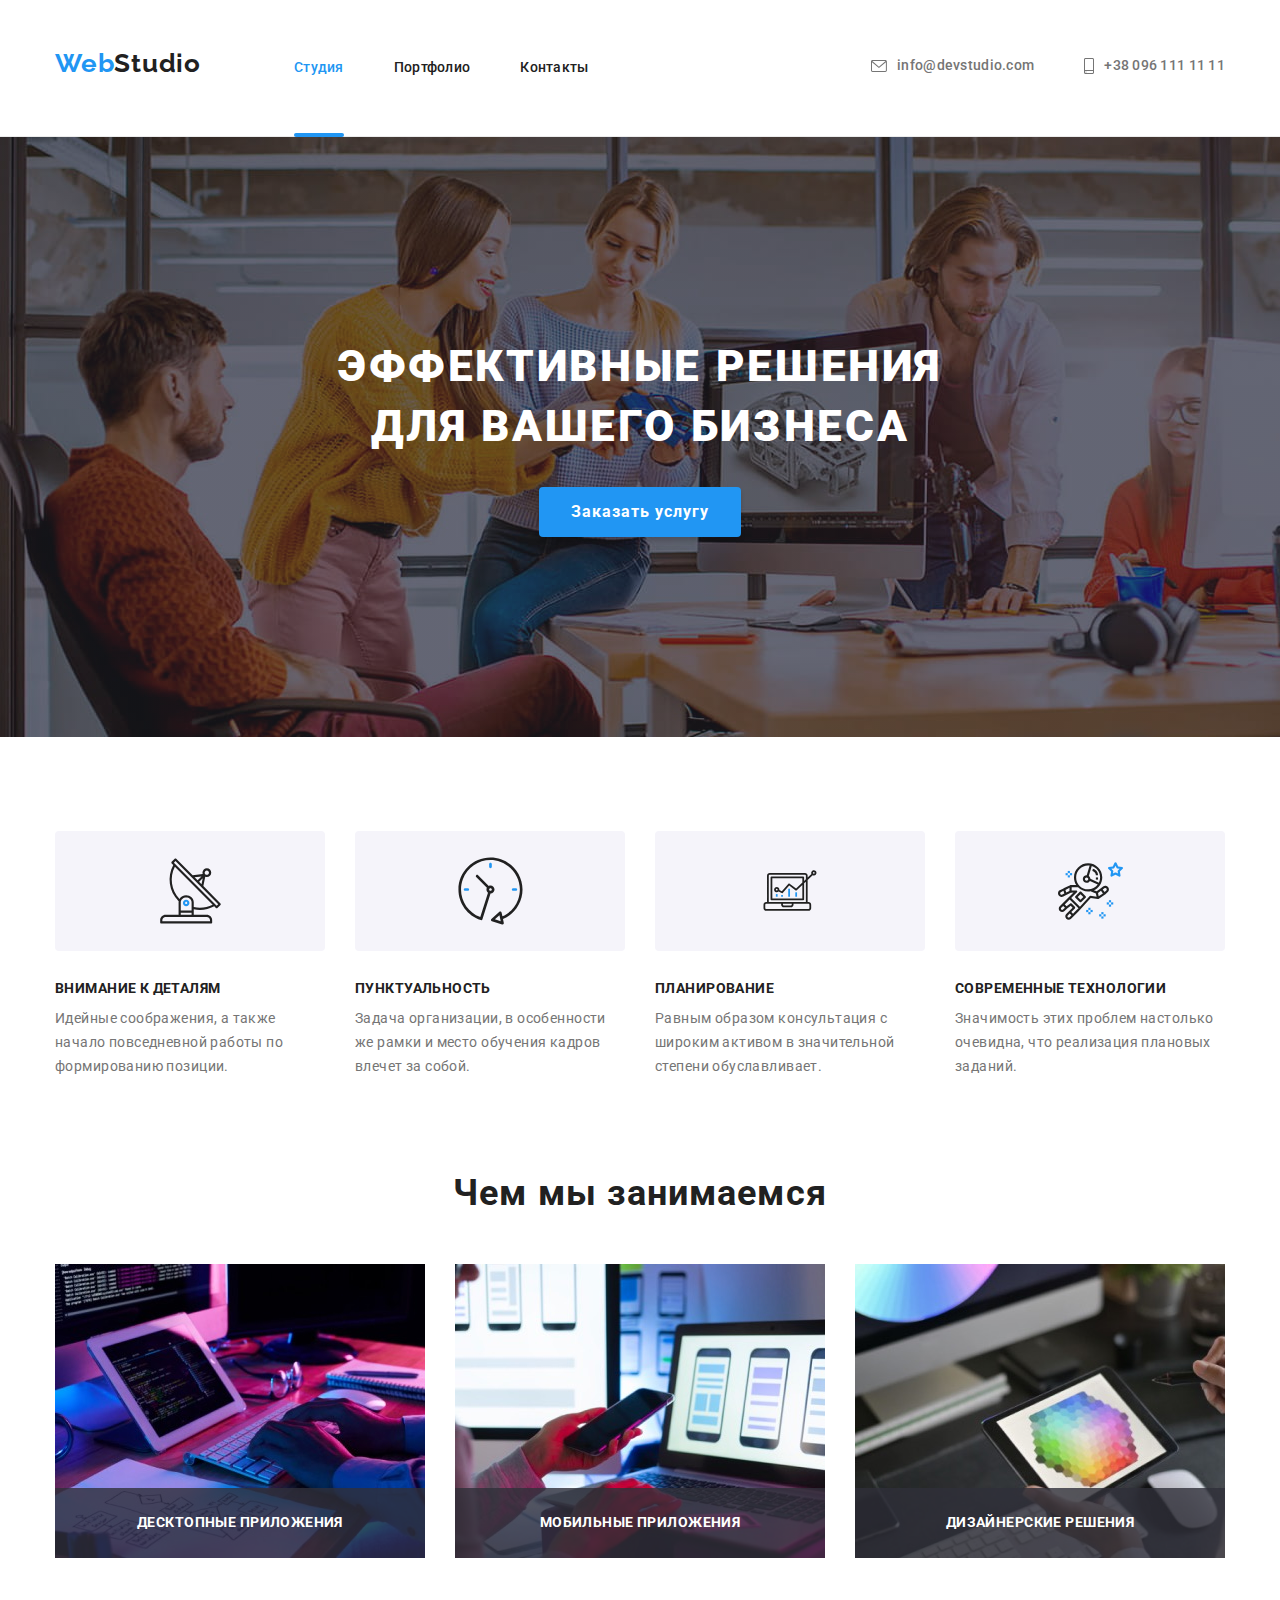
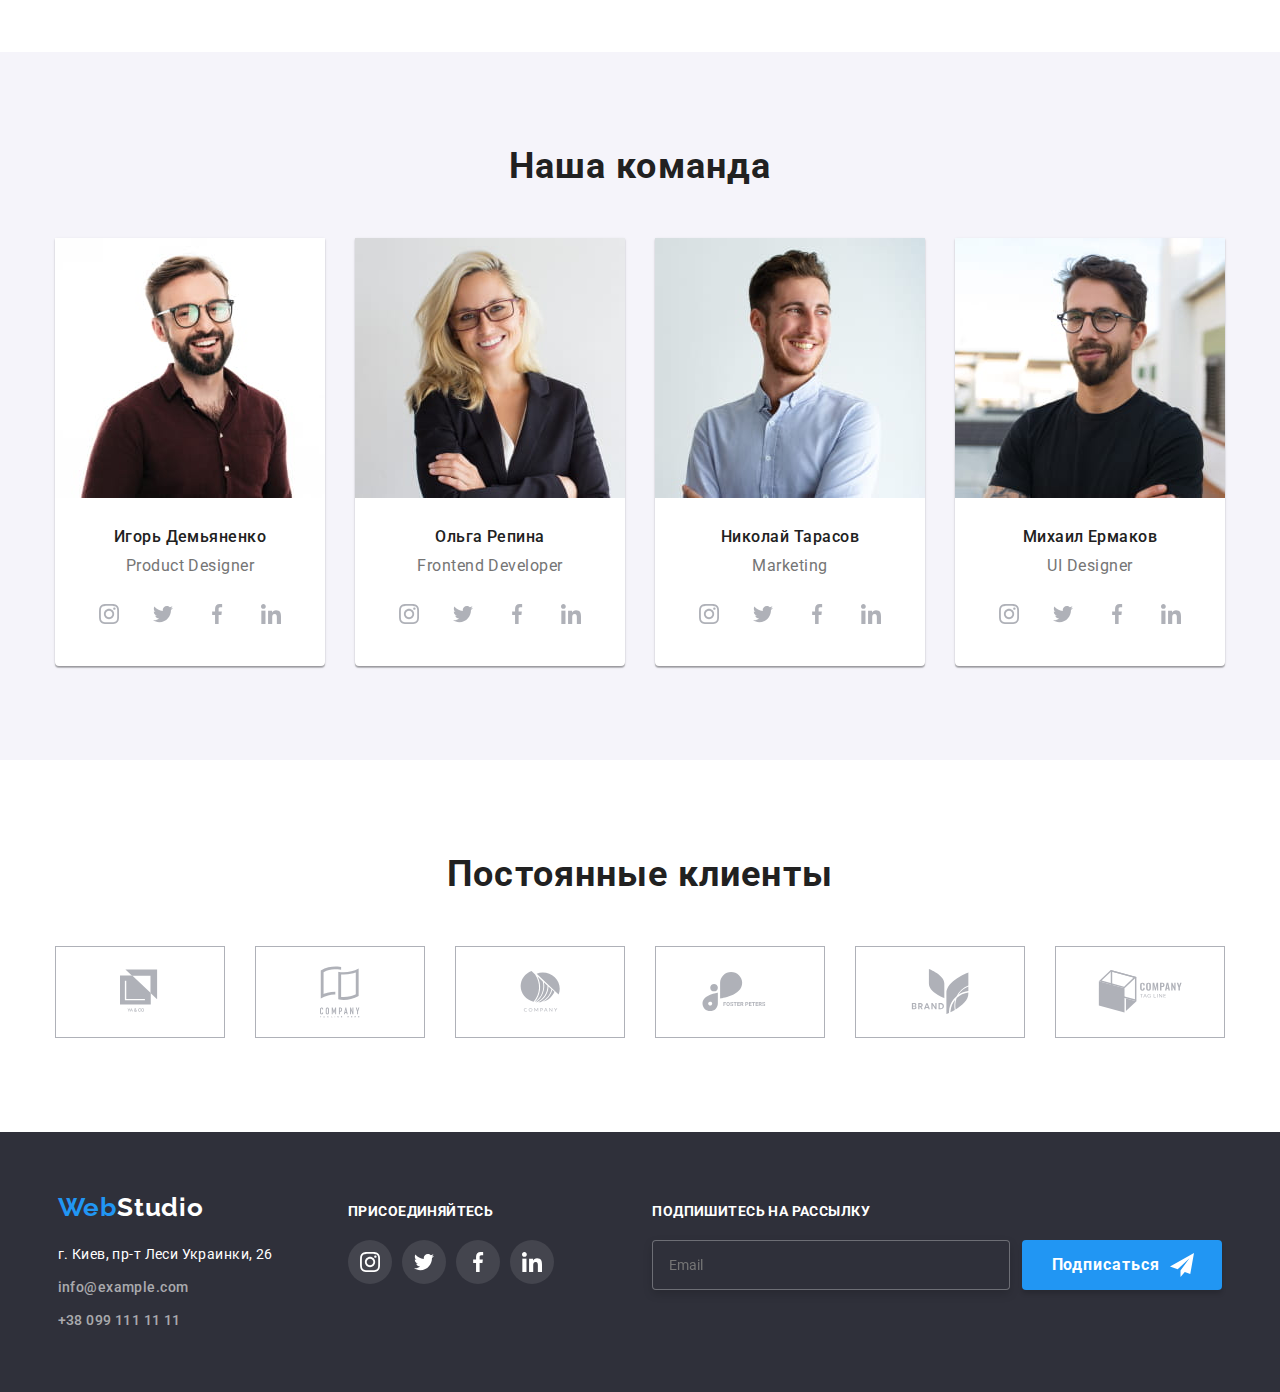
==== commit 71acdbf8: "Team picture done" ====
--- a/index.html
+++ b/index.html
@@ -222,11 +222,37 @@
           <h2 class="title">Наша команда</h2>
           <ul class="team__card-set">
             <li class="team__card-item">
-              <img
-                src="./images/img-4.jpg"
-                alt="Фото Игоря Демьяненко"
-                width="270"
-              />
+              <picture>
+                <source
+                  srcset="
+                    ./images/team/img1.jpg    1x,
+                    ./images/team/img1@2x.jpg 2x
+                  "
+                  media="(min-width: 1200px)"
+                  type="image/jpeg"
+                />
+                <source
+                  srcset="
+                    ./images/team/img1-tablet.jpg    1x,
+                    ./images/team/img1@2x-tablet.jpg 2x
+                  "
+                  media="(min-width: 768px)"
+                  type="image/jpeg"
+                />
+                <source
+                  srcset="
+                    ./images/team/img1-mobile.jpg    1x,
+                    ./images/team/img1@2x-mobile.jpg 2x
+                  "
+                  media="(max-width: 767px)"
+                  type="image/jpeg"
+                />
+                <img
+                  src="./images/team/img1-mobile.jpg"
+                  alt="фото сотрудника"
+                  width="450"
+                />
+              </picture>
               <div class="team__card-text">
                 <h3 class="team__name-item">Игорь Демьяненко</h3>
                 <p class="team__item-profession">Product Designer</p>
@@ -263,11 +289,37 @@
               </div>
             </li>
             <li class="team__card-item">
-              <img
-                src="./images/img-5.jpg"
-                alt="Фото Ольги Репиной"
-                width="270"
-              />
+              <picture>
+                <source
+                  srcset="
+                    ./images/team/img2.jpg    1x,
+                    ./images/team/img2@2x.jpg 2x
+                  "
+                  media="(min-width: 1200px)"
+                  type="image/jpeg"
+                />
+                <source
+                  srcset="
+                    ./images/team/img2-tablet.jpg    1x,
+                    ./images/team/img2@2x-tablet.jpg 2x
+                  "
+                  media="(min-width: 768px)"
+                  type="image/jpeg"
+                />
+                <source
+                  srcset="
+                    ./images/team/img2-mobile.jpg    1x,
+                    ./images/team/img2@2x-mobile.jpg 2x
+                  "
+                  media="(max-width: 767px)"
+                  type="image/jpeg"
+                />
+                <img
+                  src="./images/team/img2-mobile.jpg"
+                  alt="фото сотрудника"
+                  width="450"
+                />
+              </picture>
               <div class="team__card-text">
                 <h3 class="team__name-item">Ольга Репина</h3>
                 <p class="team__item-profession">Frontend Developer</p>
@@ -304,11 +356,37 @@
               </div>
             </li>
             <li class="team__card-item">
-              <img
-                src="./images/img-6.jpg"
-                alt="Фото Николая Тарасова"
-                width="270"
-              />
+              <picture>
+                <source
+                  srcset="
+                    ./images/team/img3.jpg    1x,
+                    ./images/team/img3@2x.jpg 2x
+                  "
+                  media="(min-width: 1200px)"
+                  type="image/jpeg"
+                />
+                <source
+                  srcset="
+                    ./images/team/img3-tablet.jpg    1x,
+                    ./images/team/img3@2x-tablet.jpg 2x
+                  "
+                  media="(min-width: 768px)"
+                  type="image/jpeg"
+                />
+                <source
+                  srcset="
+                    ./images/team/img3-mobile.jpg    1x,
+                    ./images/team/img3@2x-mobile.jpg 2x
+                  "
+                  media="(max-width: 767px)"
+                  type="image/jpeg"
+                />
+                <img
+                  src="./images/team/img3-mobile.jpg"
+                  alt="фото сотрудника"
+                  width="450"
+                />
+              </picture>
               <div class="team__card-text">
                 <h3 class="team__name-item">Николай Тарасов</h3>
                 <p class="team__item-profession">Marketing</p>
@@ -345,11 +423,37 @@
               </div>
             </li>
             <li class="team__card-item">
-              <img
-                src="./images/img-7.jpg"
-                alt="Фото Михаила Ермакова"
-                width="270"
-              />
+              <picture>
+                <source
+                  srcset="
+                    ./images/team/img4.jpg    1x,
+                    ./images/team/img4@2x.jpg 2x
+                  "
+                  media="(min-width: 1200px)"
+                  type="image/jpeg"
+                />
+                <source
+                  srcset="
+                    ./images/team/img4-tablet.jpg    1x,
+                    ./images/team/img4@2x-tablet.jpg 2x
+                  "
+                  media="(min-width: 768px)"
+                  type="image/jpeg"
+                />
+                <source
+                  srcset="
+                    ./images/team/img4-mobile.jpg    1x,
+                    ./images/team/img4@2x-mobile.jpg 2x
+                  "
+                  media="(max-width: 767px)"
+                  type="image/jpeg"
+                />
+                <img
+                  src="./images/team/img4-mobile.jpg"
+                  alt="фото сотрудника"
+                  width="450"
+                />
+              </picture>
               <div class="team__card-text">
                 <h3 class="team__name-item">Михаил Ермаков</h3>
                 <p class="team__item-profession">UI Designer</p>
--- a/css/main.min.css
+++ b/css/main.min.css
@@ -1,2 +1,2 @@
-:root{--primary-text-color: #757575;--title-text-color: #212121;--h1-text-color: #ffffff;--accent-text-color: #2196f3;--main-font: "Roboto", sans-serif;--title-font: "Raleway", sans-serif;--bg-dark-color: #2f303a;--bg-grey-color: #f5f4fa;--bg-white-color: #ffffff;--overlay-color: rgba(47, 48, 58, 0.4);--background-color: #afb1b8;--backdrop-color: rgba(0, 0, 0, 0.2)}.logo{color:var(--accent-text-color);font-family:var(--title-font);font-weight:700;font-size:26px;line-height:1.19;letter-spacing:0.03em}.header__logo--color{color:var(--title-text-color)}.footer__logo--color{color:var(--accent-text-color)}.footer__logo{color:var(--h1-text-color);display:block;margin-bottom:20px}.btn{font-family:var(--main-font);font-style:normal;font-weight:700;font-size:16px;line-height:1.87;display:flex;align-items:center;text-align:center;letter-spacing:0.06em;color:var(--h1-text-color);background-color:var(--accent-text-color);cursor:pointer;margin-right:auto;margin-left:auto;box-shadow:0px 4px 4px rgba(0,0,0,0.15);border-radius:4px;border:none;min-width:200px;min-height:50px;padding:10px 32px}.btn-portfolio{font-family:var(--main-font);font-style:normal;font-weight:500;font-size:16px;line-height:1.62;text-align:center;letter-spacing:0.03em;color:var(--title-text-color);background:#f5f4fa;border-radius:4px;border:none;padding:6px 22px;cursor:pointer;transition:background-color 250ms cubic-bezier(0.4, 0, 0.2, 1),color 250ms cubic-bezier(0.4, 0, 0.2, 1),box-shadow 250ms cubic-bezier(0.4, 0, 0.2, 1)}.btn-portfolio:hover,.btn-portfolio:focus{background-color:var(--accent-text-color);color:var(--h1-text-color);box-shadow:0px 3px 1px rgba(0,0,0,0.1),0px 1px 2px rgba(0,0,0,0.08),0px 2px 2px rgba(0,0,0,0.12)}.form-button{position:absolute;height:50px;width:200px;background-color:var(--accent-text-color);border-color:var(--accent-text-color);color:var(--h1-text-color);font-size:16px;line-height:1.87;font-weight:700;letter-spacing:0.06em;left:0;right:0;top:0;bottom:-461px;margin:auto;border-radius:4px;display:inline-block;cursor:pointer;border:none;box-shadow:0px 4px 4px rgba(0,0,0,0.15);transition:background-color 250ms cubic-bezier(0.4, 0, 0.2, 1)}.button-close{position:absolute;top:8px;right:8px;display:flex;align-items:center;justify-content:center;width:30px;height:30px;background-color:var(--h1-text-color);border:1px solid rgba(0,0,0,0.1);border-radius:50%}.button-close:hover,.button-close:focus{border-color:var(--accent-text-color);cursor:pointer;outline:none;fill:var(--accent-text-color)}.footer__submit-button{position:relative;padding-left:29px;padding-top:10px;padding-bottom:10px;padding-right:62px;display:inline-block;color:var(--h1-text-color);background-color:var(--accent-text-color);border-color:var(--accent-text-color);font-weight:700;font-size:16px;line-height:1.87;letter-spacing:0.06em;cursor:pointer;width:200px;height:50px;border:none;border-radius:4px;box-shadow:0px 4px 4px rgba(0,0,0,0.15);transition:background-color 250ms cubic-bezier(0.4, 0, 0.2, 1)}html{box-sizing:border-box}*,*::after,*::before{box-sizing:border-box}body{font-family:var(--main-font);color:var(--primary-text-color);background:var(--bg-white-color);font-size:14px;line-height:1.71;letter-spacing:0.02em}img{display:block;width:100%;height:auto}.container{width:100%;padding-left:15px;padding-right:15px;margin-left:auto;margin-right:auto}@media screen and (min-width: 480px){.container{width:480px}}@media screen and (min-width: 768px){.container{width:768px}}@media screen and (min-width: 1200px){.container{width:1200px}}h1,h2,h3,h4,h5,h6,p,ul{margin-top:0;margin-bottom:0}a{text-decoration:none}ul{list-style:none;margin:0;padding:0}.visually-hidden{position:absolute !important;clip:rect(1px 1px 1px 1px);clip:rect(1px, 1px, 1px, 1px);padding:0 !important;border:0 !important;height:1px !important;width:1px !important;overflow:hidden}.title{justify-content:center;color:var(--title-text-color);padding-bottom:50px;font-size:36px;line-height:1.16;text-align:center;letter-spacing:0.03em}.overlay-hidden{position:relative;overflow:hidden}button{padding:0;border:none;font:inherit;color:inherit;background-color:transparent;cursor:pointer}.header{border-bottom:1px solid #ececec}.header__container{display:flex;justify-content:space-between;align-items:center;padding-top:24px;padding-bottom:24px}@media screen and (min-width: 768px){.header__container{display:flex;align-items:baseline}}@media screen and (min-width: 768px){.header__logo{margin-right:70px}}@media screen and (min-width: 1200px){.header__logo{margin-right:93px}}@media screen and (max-width: 767px){.site-nav{display:none}}.site-nav__list{display:flex;list-style:none;margin:0;padding:0}.site-nav__item{position:relative;display:inline-block;padding-top:32px;padding-bottom:32px}.site-nav__item:not(:last-child){margin-right:50px}.site-nav__item .site-nav__link:hover,.site-nav__item .site-nav__link:focus{color:var(--accent-text-color);transition:color 250ms cubic-bezier(0.4, 0, 0.2, 1)}.site-nav__item .site-nav__link--current::after{content:"";display:block;width:100%;height:4px;background-color:var(--accent-text-color);border-radius:2px;position:absolute;bottom:-25px}.site-nav__item .site-nav__link:hover::after,.site-nav__item .site-nav__link:focus::after{content:"";opacity:1;transition:transform 250ms cubic-bezier(0.4, 0, 0.2, 1)}.site-nav__link{font-weight:500;line-height:1.15;color:var(--title-text-color)}.site-nav__link--current{color:var(--accent-text-color)}.header-contacts{display:flex;margin-left:auto;padding:0;align-items:center;font-weight:500;font-size:14px;line-height:1.14;letter-spacing:0.02em;color:var(--primary-text-color);transition:color 250ms cubic-bezier(0.4, 0, 0.2, 1)}@media screen and (max-width: 767px){.header-contacts{display:none}}@media screen and (min-width: 768px){.header-contacts{display:flex;flex-wrap:wrap}}.header-contacts__item{margin-left:50px}@media screen and (min-width: 768px) and (max-width: 1199px){.header-contacts__item:not(:last-child){margin-bottom:10px}}.header-contacts__link{display:flex;align-items:center;font-weight:500;font-size:14px;line-height:1.14;letter-spacing:0.02em;color:var(--primary-text-color);transition:color 250ms cubic-bezier(0.4, 0, 0.2, 1)}.header-contacts__link:hover,.header-contacts__link:focus{color:var(--accent-text-color)}.header-contacts__icon{fill:currentColor;margin-right:10px;transition:color 250ms cubic-bezier(0.4, 0, 0.2, 1)}.header__btn{display:block}@media screen and (min-width: 768px){.header__btn{display:none}}.hero{min-height:600px;max-width:1600px;padding-top:200px;padding-bottom:200px;margin:0 auto;background-image:linear-gradient(to right, var(--overlay-color), var(--overlay-color)),url(../images/Img.jpg)}.hero__title{font-weight:900;font-size:44px;line-height:1.36;text-align:center;letter-spacing:0.06em;text-transform:uppercase;color:var(--h1-text-color);padding-bottom:30px;max-width:696px;margin:0 auto}.features__container{padding-top:60px;padding-bottom:60px}@media screen and (min-width: 1200px){.features__container{padding-top:94px;padding-bottom:94px}}@media screen and (min-width: 768px){.features__item{flex-basis:calc((100% - 60px) / 2);margin-top:30px;margin-left:30px}}@media screen and (min-width: 1200px){.features__item{flex-basis:calc((100% - 120px) / 4);margin-top:30px;margin-left:30px}}@media screen and (max-width: 767px){.features__item:not(:last-child){margin-bottom:30px}}.features__thumb{display:flex;height:120px;align-items:center;justify-content:center;background:#f5f4fa;border-radius:4px}.features__text{font-size:14px;line-height:1.71;letter-spacing:0.03em;color:var(--primary-text-color);text-align:left;margin-top:10px}@media screen and (min-width: 768px){.features__list{display:flex;flex-wrap:wrap;margin-left:-30px;margin-top:-30px}}.features__title{font-weight:700;font-size:14px;line-height:1.14;letter-spacing:0.03em;text-transform:uppercase;color:var(--title-text-color);margin-top:30px}@media screen and (max-width: 767px){.features__title{text-align:center}}.activity{padding-bottom:94px}@media screen and (max-width: 1199px){.activity{display:none}}.activity__list{display:flex}.activity__image{position:relative}.activity__image:not(:last-child){margin-right:30px}.activity__icon{position:absolute;width:370px;height:70px;bottom:0;left:0;background:rgba(47,48,58,0.8)}.activity-title{display:flex;align-items:center;justify-content:center;text-transform:uppercase;color:var(--h1-text-color);padding-top:27px;padding-bottom:27px;font-size:14px;line-height:1.14;text-align:center;letter-spacing:0.03em}.team__title{font-family:var(--main-font);font-weight:700;font-size:36px;line-height:1.16;text-align:center;letter-spacing:0.03em;color:var(--title-text-color);-webkit-box-pack:justify;-ms-flex-pack:justify;justify-content:space-between;padding-bottom:50px}.team{padding-top:94px;background-color:var(--bg-grey-color);padding-bottom:94px}.team__card-set{width:100%;margin:0 auto}@media screen and (min-width: 768px){.team__card-set{width:768px;display:flex;flex-wrap:wrap;margin-left:-30px;margin-top:-30px}}@media screen and (min-width: 1200px){.team__card-set{width:1200px;display:flex;flex-wrap:wrap;margin-left:-30px;margin-top:-30px}}.team__card-item{flex-basis:100%;text-align:center;background-color:var(--bg-white-color);box-shadow:0px 1px 3px rgba(0,0,0,0.12),0px 1px 1px rgba(0,0,0,0.14),0px 2px 1px rgba(0,0,0,0.2);border-radius:0px 0px 4px 4px}@media screen and (max-width: 767px){.team__card-item{margin-bottom:30px}}@media screen and (min-width: 768px){.team__card-item{flex-basis:calc((100% - 30px * 2) / 2);margin-left:30px;margin-top:30px}}@media screen and (min-width: 1200px){.team__card-item{flex-basis:calc((100% - 30px * 4) / 4);margin-left:30px;margin-top:30px}}.team__card-text{padding-top:30px;padding-bottom:30px}.team__name-item{color:var(--title-text-color);font-weight:500;font-size:16px;line-height:1.18;letter-spacing:0.03em;justify-content:space-between;padding-bottom:10px}.team__item-profession{font-size:16px;line-height:1.18;letter-spacing:0.03em;color:var(--primary-text-color);margin-bottom:16px}.social-links{display:flex;justify-content:center;padding:0}.social-links__item{display:flex;align-items:center;justify-content:center}.social-links__item:not(:last-child){margin-right:10px}.social-links__link{color:#afb1b8;width:44px;height:44px;display:inline-flex;justify-content:center;align-items:center;border-radius:50%;transition:background-color 250ms cubic-bezier(0.4, 0, 0.2, 1),color 250ms cubic-bezier(0.4, 0, 0.2, 1)}.social-links__link:hover,.social-links__link:focus{background:var(--accent-text-color);color:var(--h1-text-color)}.social-links__icon{fill:currentColor}.clients{padding-top:94px;padding-bottom:94px}.clients__list{display:flex;flex-wrap:wrap;justify-content:center;align-items:center;margin-top:-30px;margin-left:-30px}.clients__item{padding:0;margin:0;border-radius:4px;color:var(--primary-text-color);height:92px;margin-top:30px;margin-left:30px}@media screen and (max-width: 767px){.clients__item{flex-basis:calc((100% - 60px) / 2)}}@media screen and (max-width: 1199px){.clients__item{flex-basis:calc((100% - 90px) / 3)}}.clients__link{width:210px;height:92px;display:inline-flex;justify-content:center;align-items:center;border:1px solid var(--background-color);color:var(--background-color);transition:color 250ms cubic-bezier(0.4, 0, 0.2, 1)}.clients__link:hover,.clients__link:focus{color:var(--accent-text-color);border-color:var(--accent-text-color)}@media screen and (min-width: 768px){.clients__link{width:226px}}@media screen and (min-width: 1200px){.clients__link{width:170px}}.clients__icon{fill:currentColor}.footer{padding-top:60px;padding-bottom:60px;background-color:var(--bg-dark-color)}.footer__flex{align-items:baseline;display:flex;justify-content:center;align-items:center;flex-direction:column}@media screen and (min-width: 798px){.footer__flex{display:flex;flex-wrap:wrap;flex-direction:row;justify-content:space-around;align-items:baseline}}.footer__address{font-style:inherit;font-size:14px;line-height:1.71;letter-spacing:0.03em;color:var(--h1-text-color)}@media screen and (max-width: 1199px){.footer__address{display:flex;align-items:center;flex-direction:column}}.footer__contacts{display:inline-block;margin-top:9px;font-weight:500;font-size:14px;line-height:1.71;letter-spacing:0.03em;color:rgba(255,255,255,0.6);list-style:none;text-decoration:none}@media screen and (min-width: 1200px){.footer__social-links{margin-left:70px}}@media screen and (max-width: 767px){.footer__social-links{margin-top:60px}}.footer__title{font-size:14px;line-height:1.14;letter-spacing:0.03em;text-transform:uppercase;color:var(--h1-text-color);margin-bottom:20px}@media screen and (max-width: 1199px){.footer__title{text-align:center}}@media screen and (min-width: 1200px){.footer__title{display:inline-block}}.footer__social-list{display:flex}.footer__social-item{align-items:center}.footer__social-item:not(:last-child){margin-right:10px}.footer__social-link{border-radius:50%;width:44px;height:44px;display:inline-flex;justify-content:center;align-items:center;color:var(--h1-text-color);background:rgba(255,255,255,0.1);transition:background-color 250ms cubic-bezier(0.4, 0, 0.2, 1)}.footer__social-link:hover,.footer__social-link:focus{background:var(--accent-text-color)}.footer__social-icon{fill:currentColor}@media screen and (min-width: 1200px){.footer__mailing{margin-left:93px}}@media screen and (max-width: 1199px){.footer__mailing{margin-top:60px}}@media screen and (min-width: 1200px){.footer__mailing-item{display:flex}}@media screen and (max-width: 1199px){.footer__mailing-item{display:flex;flex-direction:column;align-items:center}}.footer__mailing-field{width:358px;height:50px;margin-right:12px;padding:15px 16px;border:1px solid rgba(255,255,255,0.3);filter:drop-shadow(0px 4px 4px rgba(0,0,0,0.15));border-radius:4px;color:var(--h1-text-color);background-color:var(--bg-dark-color)}@media screen and (max-width: 1199px){.footer__mailing-field{width:450px;margin-bottom:20px}}.footer__submit-icon{position:absolute;right:28px;top:13px;bottom:13px;fill:var(--h1-text-color)}@media screen and (max-width: 1199px){.footer__logo{text-align:center}}.portfolio{padding-top:94px;padding-bottom:94px}.portfolio__list{display:flex;margin-bottom:50px;justify-content:center;padding:0}@media screen and (max-width: 767.98px){.portfolio__list{display:flex;justify-content:flex-start;flex-wrap:wrap;margin-bottom:30px}}.portfolio__item{border-radius:4px}.portfolio__item:hover,.portfolio__item:focus{background-color:var(--accent-text-color);color:#ffffff;border-radius:4px;border:none}.portfolio__item:not(:last-child){margin-right:8px;margin-bottom:15px}@media screen and (min-width: 768px){.sample-list{display:flex;flex-wrap:wrap;margin-left:-30px;margin-top:-30px}}@media screen and (max-width: 767px){.sample-list__card{min-width:450px;margin-left:auto;margin-right:auto}.sample-list__card:not(:last-child){margin-bottom:30px}}@media screen and (min-width: 768px){.sample-list__card{flex-basis:calc((100% - 30px * 2) / 2);margin-left:30px;margin-top:30px}}@media screen and (min-width: 1200px){.sample-list__card{flex-basis:calc((100% - 30px * 3) / 3);margin-left:30px;margin-top:30px}}.sample-list__card:hover .overlay,.sample-list__card:focus .overlay{opacity:1;transform:translate(0)}.sample-list__card:focus,.sample-list__card:hover{box-shadow:0px 1px 1px rgba(0,0,0,0.12),0px 4px 4px rgba(0,0,0,0.06),1px 4px 6px rgba(0,0,0,0.16);cursor:pointer;transition:transform 250ms cubic-bezier(0.4, 0, 0.2, 1)}.sample-list__text{padding:20px 24px;border:1px solid #eee;border-top:none;flex-grow:1}.sample-list__link{display:flex;flex-direction:column;height:100%;text-decoration:none;transition:box-shadow 250ms cubic-bezier(0.4, 0, 0.2, 1)}.overlay{position:absolute;width:100%;height:100%;left:0;top:0;background:rgba(33,150,243,0.9);color:var(--h1-text-color);padding:63px 24px;font-size:18px;line-height:1.56;letter-spacing:0.03em;opacity:0;transform:translateY(100%);transition:transform 250ms cubic-bezier(0.4, 0, 0.2, 1);opacity:0}.sample-list__title{font-weight:700;font-size:18px;line-height:2;letter-spacing:0.06em;color:var(--title-text-color);text-decoration:none}.sample-list__description{font-size:16px;line-height:1.87;letter-spacing:0.03em;color:var(--primary-text-color)}.backdrop{position:fixed;top:0;left:0;width:100%;height:100%;background-color:var(--backdrop-color);z-index:2;opacity:1;transition:opacity 250ms cubic-bezier(0.4, 0, 0.2, 1)}.backdrop.is-hidden{opacity:0;pointer-events:none}.modal{position:absolute;width:528px;height:581px;top:50%;left:50%;transform:translate(-50%, -50%) scale(1);border-radius:4px;background-color:var(--bg-white-color);padding:40px}@media screen and (min-width: 480px){.modal{max-width:450px;height:609px}}@media screen and (max-height: 609px){.modal{top:0;transform:translateX(-50%)}}@media screen and (min-width: 1200px){.modal{min-width:528px}}.icon-close-btn{background-color:var(--h1-text-color)}.form__input{position:relative;display:block;width:448px;height:40px;border-radius:4px;border:1px solid rgba(33,33,33,0.2);padding-left:42px;padding-right:12px;box-sizing:border-box;transition:border-color 250ms cubic-bezier(0.4, 0, 0.2, 1),fill 250ms cubic-bezier(0.4, 0, 0.2, 1)}.form__input:hover,.form__input:focus{border-color:var(--accent-text-color);cursor:pointer;outline:none}.form__input:hover+.form__icon,.form__input:focus+.form__icon{fill:var(--accent-text-color)}@media screen and (max-width: 1199px){.form__input{width:370px}}.form__input-comment{width:448px;height:120px;resize:none;border:1px solid rgba(33,33,33,0.2);border-radius:4px;padding:12px 16px;margin-bottom:20px;box-sizing:border-box}.form__input-comment:hover,.form__input-comment:focus{border-color:var(--accent-text-color);cursor:pointer;outline:none}@media screen and (max-width: 1199px){.form__input-comment{width:370px}}.form__label{margin-bottom:4px;font-weight:400;font-size:12px;line-height:1.17;letter-spacing:0.01em;color:var(--primary-text-color);text-align:left}.form__title{font-size:20px;font-style:700;line-height:1.15;text-align:center;color:var(--title-text-color);padding-bottom:12px;letter-spacing:0.03em}.form__field{position:relative;display:flex;flex-direction:column;margin-bottom:10px}.form__icon{position:absolute;left:15px;top:50%;transition:fill 250ms cubic-bezier(0.4, 0, 0.2, 1)}.agreement{color:var(--accent-text-color)}.checkbox-agree{display:inline-block;width:16px;height:15px;margin-right:8px;border:2px solid var(--primary-text-color);border-radius:2px;font-size:14px;line-height:1.46}.user-checkbox::before{content:"";display:inline-block;width:16px;height:15px}.checkbox-agree:checked+.user-checkbox::before{background-image:url(./images/symbol-defs.svg#icon-full-check);border-color:var(--accent-text-color);background-color:var(--accent-text-color)}.checkbox-agree:checked+.check{border-color:var(--accent-text-color);background-image:url(../images/Vector-3.svg);background-color:var(--accent-text-color)}.check{display:inline-block;width:16px;height:15px;margin-right:8px;border:2px solid var(--title-text-color);border-radius:2px}.checkbox-agree:checked ~ .icon-check{opacity:1;transform:scale(1.2)}.form-agree-text{display:inline-block}@media screen and (max-width: 767px){.form-agree-text{font-size:11px;line-height:1.17;font-weight:400;letter-spacing:0.03em}}@media screen and (min-width: 768px){.burger__btn{display:none}.mobile-menu{display:none}}@media screen and (max-width: 767.98px){.menu{display:none}.contacts{display:none}}.burger__btn{margin-left:auto;z-index:20}.burger__btn:hover,.burger__btn:focus{fill:var(--accent-text-color)}.burger__btn{z-index:13;background-color:transparent;border:none}.burger__btn:hover .burger__icon,.burger__btn:focus .burger__icon{fill:var(--accent-text-color)}.icon-close{display:none}.is-open .icon-close{display:block}.is-open .icon-menu{display:none}.mobile-menu{position:fixed;display:flex;flex-direction:column;justify-content:space-between;top:0;left:0;width:100%;height:100vh;z-index:10;padding:48px 40px;background:var(--h1-text-color);color:var(--title-text-color);opacity:0;transform:translateY(0) translateX(50%);transition:opacity 250ms cubic-bezier(0.4, 0, 0.2, 1);visibility:hidden;pointer-events:none;overflow:auto}.mobile-menu.is-open{opacity:1;visibility:visible;pointer-events:auto;transform:translateY(0) translateX(0)}.mobile-menu__socials-item:not(:last-child)::after{content:"";height:22px;border-right:1px solid rgba(33,33,33,0.2);margin-right:10px;margin-left:10px}.mobile-menu__item:not(:last-child){margin-bottom:32px}.mobile-menu__link{font-weight:500;font-size:40px;line-height:1.17;letter-spacing:0.02em;color:var(--title-text-color);transition:color 250ms cubic-bezier(0.4, 0, 0.2, 1)}.mobile-menu__link:hover,.mobile-menu__link:focus{color:var(--accent-text-color)}.mobile-menu__link--current{position:relative;color:var(--accent-text-color)}.mobile-menu__contact-tel{font-size:34px;color:var(--accent-text-color)}.mobile-menu__contact-mail{font-size:24px;color:var(--primary-text-color)}.mobile-menu__socials{display:flex;flex-wrap:wrap;margin-top:64px}.mobile-menu__socials-link{font-weight:500;font-size:18px;line-height:1.22px;letter-spacing:0.02em;color:var(--accent-text-color)}
+:root{--primary-text-color: #757575;--title-text-color: #212121;--h1-text-color: #ffffff;--accent-text-color: #2196f3;--main-font: "Roboto", sans-serif;--title-font: "Raleway", sans-serif;--bg-dark-color: #2f303a;--bg-grey-color: #f5f4fa;--bg-white-color: #ffffff;--overlay-color: rgba(47, 48, 58, 0.4);--background-color: #afb1b8;--backdrop-color: rgba(0, 0, 0, 0.2)}.logo{color:var(--accent-text-color);font-family:var(--title-font);font-weight:700;font-size:26px;line-height:1.19;letter-spacing:0.03em}.header__logo--color{color:var(--title-text-color)}.footer__logo--color{color:var(--accent-text-color)}.footer__logo{color:var(--h1-text-color);display:block;margin-bottom:20px}.btn{font-family:var(--main-font);font-style:normal;font-weight:700;font-size:16px;line-height:1.87;display:flex;align-items:center;text-align:center;letter-spacing:0.06em;color:var(--h1-text-color);background-color:var(--accent-text-color);cursor:pointer;margin-right:auto;margin-left:auto;box-shadow:0px 4px 4px rgba(0,0,0,0.15);border-radius:4px;border:none;min-width:200px;min-height:50px;padding:10px 32px}.btn-portfolio{font-family:var(--main-font);font-style:normal;font-weight:500;font-size:16px;line-height:1.62;text-align:center;letter-spacing:0.03em;color:var(--title-text-color);background:#f5f4fa;border-radius:4px;border:none;padding:6px 22px;cursor:pointer;transition:background-color 250ms cubic-bezier(0.4, 0, 0.2, 1),color 250ms cubic-bezier(0.4, 0, 0.2, 1),box-shadow 250ms cubic-bezier(0.4, 0, 0.2, 1)}.btn-portfolio:hover,.btn-portfolio:focus{background-color:var(--accent-text-color);color:var(--h1-text-color);box-shadow:0px 3px 1px rgba(0,0,0,0.1),0px 1px 2px rgba(0,0,0,0.08),0px 2px 2px rgba(0,0,0,0.12)}.form-button{position:absolute;height:50px;width:200px;background-color:var(--accent-text-color);border-color:var(--accent-text-color);color:var(--h1-text-color);font-size:16px;line-height:1.87;font-weight:700;letter-spacing:0.06em;left:0;right:0;top:0;bottom:-461px;margin:auto;border-radius:4px;display:inline-block;cursor:pointer;border:none;box-shadow:0px 4px 4px rgba(0,0,0,0.15);transition:background-color 250ms cubic-bezier(0.4, 0, 0.2, 1)}.button-close{position:absolute;top:8px;right:8px;display:flex;align-items:center;justify-content:center;width:30px;height:30px;background-color:var(--h1-text-color);border:1px solid rgba(0,0,0,0.1);border-radius:50%}.button-close:hover,.button-close:focus{border-color:var(--accent-text-color);cursor:pointer;outline:none;fill:var(--accent-text-color)}.footer__submit-button{position:relative;padding-left:29px;padding-top:10px;padding-bottom:10px;padding-right:62px;display:inline-block;color:var(--h1-text-color);background-color:var(--accent-text-color);border-color:var(--accent-text-color);font-weight:700;font-size:16px;line-height:1.87;letter-spacing:0.06em;cursor:pointer;width:200px;height:50px;border:none;border-radius:4px;box-shadow:0px 4px 4px rgba(0,0,0,0.15);transition:background-color 250ms cubic-bezier(0.4, 0, 0.2, 1)}html{box-sizing:border-box}*,*::after,*::before{box-sizing:border-box}body{font-family:var(--main-font);color:var(--primary-text-color);background:var(--bg-white-color);font-size:14px;line-height:1.71;letter-spacing:0.02em}img{display:block;width:100%;height:auto}.container{width:100%;padding-left:15px;padding-right:15px;margin-left:auto;margin-right:auto}@media screen and (min-width: 480px){.container{width:480px}}@media screen and (min-width: 768px){.container{width:768px}}@media screen and (min-width: 1200px){.container{width:1200px}}h1,h2,h3,h4,h5,h6,p,ul{margin-top:0;margin-bottom:0}a{text-decoration:none}ul{list-style:none;margin:0;padding:0}.visually-hidden{position:absolute !important;clip:rect(1px 1px 1px 1px);clip:rect(1px, 1px, 1px, 1px);padding:0 !important;border:0 !important;height:1px !important;width:1px !important;overflow:hidden}.title{justify-content:center;color:var(--title-text-color);padding-bottom:50px;font-size:36px;line-height:1.16;text-align:center;letter-spacing:0.03em}.overlay-hidden{position:relative;overflow:hidden}button{padding:0;border:none;font:inherit;color:inherit;background-color:transparent;cursor:pointer}.header{border-bottom:1px solid #ececec}.header__container{display:flex;justify-content:space-between;align-items:center;padding-top:24px;padding-bottom:24px}@media screen and (min-width: 768px){.header__container{display:flex;align-items:baseline}}@media screen and (min-width: 768px){.header__logo{margin-right:70px}}@media screen and (min-width: 1200px){.header__logo{margin-right:93px}}@media screen and (max-width: 767px){.site-nav{display:none}}.site-nav__list{display:flex;list-style:none;margin:0;padding:0}.site-nav__item{position:relative;display:inline-block;padding-top:32px;padding-bottom:32px}.site-nav__item:not(:last-child){margin-right:50px}.site-nav__item .site-nav__link:hover,.site-nav__item .site-nav__link:focus{color:var(--accent-text-color);transition:color 250ms cubic-bezier(0.4, 0, 0.2, 1)}.site-nav__item .site-nav__link--current::after{content:"";display:block;width:100%;height:4px;background-color:var(--accent-text-color);border-radius:2px;position:absolute;bottom:-25px}.site-nav__item .site-nav__link:hover::after,.site-nav__item .site-nav__link:focus::after{content:"";opacity:1;transition:transform 250ms cubic-bezier(0.4, 0, 0.2, 1)}.site-nav__link{font-weight:500;line-height:1.15;color:var(--title-text-color)}.site-nav__link--current{color:var(--accent-text-color)}.header-contacts{display:flex;margin-left:auto;padding:0;align-items:center;font-weight:500;font-size:14px;line-height:1.14;letter-spacing:0.02em;color:var(--primary-text-color);transition:color 250ms cubic-bezier(0.4, 0, 0.2, 1)}@media screen and (max-width: 767px){.header-contacts{display:none}}@media screen and (min-width: 768px){.header-contacts{display:flex;flex-wrap:wrap}}.header-contacts__item{margin-left:50px}@media screen and (min-width: 768px) and (max-width: 1199px){.header-contacts__item:not(:last-child){margin-bottom:10px}}.header-contacts__link{display:flex;align-items:center;font-weight:500;font-size:14px;line-height:1.14;letter-spacing:0.02em;color:var(--primary-text-color);transition:color 250ms cubic-bezier(0.4, 0, 0.2, 1)}.header-contacts__link:hover,.header-contacts__link:focus{color:var(--accent-text-color)}.header-contacts__icon{fill:currentColor;margin-right:10px;transition:color 250ms cubic-bezier(0.4, 0, 0.2, 1)}.header__btn{display:block}@media screen and (min-width: 768px){.header__btn{display:none}}.hero{min-height:600px;max-width:1600px;padding-top:200px;padding-bottom:200px;margin:0 auto}@media screen and (max-width: 767.98px){.hero{background-image:linear-gradient(to right, rgba(47,48,58,0.4), rgba(47,48,58,0.4)),url(../images/hero/mobile-hero.jpg)}}@media (min-device-pixel-ratio: 2), (min-resolution: 192dpi), (min-resolution: 2dppx){.hero{background-image:linear-gradient(to right, rgba(47,48,58,0.4), rgba(47,48,58,0.4)),url(../images/hero/mobile-hero@2x.jpg)}}@media screen and (min-width: 768px){.hero{background-image:linear-gradient(to right, rgba(47,48,58,0.4), rgba(47,48,58,0.4)),url(../images/hero/tablet-hero.jpg)}}@media (min-device-pixel-ratio: 2), (min-resolution: 192dpi), (min-resolution: 2dppx){.hero{background-image:linear-gradient(to right, rgba(47,48,58,0.4), rgba(47,48,58,0.4)),url(../images/hero/tablet-hero@2x.jpg)}}@media screen and (min-width: 1200px){.hero{background-image:linear-gradient(to right, rgba(47,48,58,0.4), rgba(47,48,58,0.4)),url(../images/hero/desktop-hero.jpg)}}@media (min-device-pixel-ratio: 2), (min-resolution: 192dpi), (min-resolution: 2dppx){.hero{background-image:linear-gradient(to right, rgba(47,48,58,0.4), rgba(47,48,58,0.4)),url(../images/hero/desktop-hero@2x.jpg)}}.hero__title{font-weight:900;font-size:44px;line-height:1.36;text-align:center;letter-spacing:0.06em;text-transform:uppercase;color:var(--h1-text-color);padding-bottom:30px;max-width:696px;margin:0 auto}.features__container{padding-top:60px;padding-bottom:60px}@media screen and (min-width: 1200px){.features__container{padding-top:94px;padding-bottom:94px}}@media screen and (min-width: 768px){.features__item{flex-basis:calc((100% - 60px) / 2);margin-top:30px;margin-left:30px}}@media screen and (min-width: 1200px){.features__item{flex-basis:calc((100% - 120px) / 4);margin-top:30px;margin-left:30px}}@media screen and (max-width: 767px){.features__item:not(:last-child){margin-bottom:30px}}.features__thumb{display:flex;height:120px;align-items:center;justify-content:center;background:#f5f4fa;border-radius:4px}.features__text{font-size:14px;line-height:1.71;letter-spacing:0.03em;color:var(--primary-text-color);text-align:left;margin-top:10px}@media screen and (min-width: 768px){.features__list{display:flex;flex-wrap:wrap;margin-left:-30px;margin-top:-30px}}.features__title{font-weight:700;font-size:14px;line-height:1.14;letter-spacing:0.03em;text-transform:uppercase;color:var(--title-text-color);margin-top:30px}@media screen and (max-width: 767px){.features__title{text-align:center}}.activity{padding-bottom:94px}@media screen and (max-width: 1199px){.activity{display:none}}.activity__list{display:flex}.activity__image{position:relative}.activity__image:not(:last-child){margin-right:30px}.activity__icon{position:absolute;width:370px;height:70px;bottom:0;left:0;background:rgba(47,48,58,0.8)}.activity-title{display:flex;align-items:center;justify-content:center;text-transform:uppercase;color:var(--h1-text-color);padding-top:27px;padding-bottom:27px;font-size:14px;line-height:1.14;text-align:center;letter-spacing:0.03em}.team__title{font-family:var(--main-font);font-weight:700;font-size:36px;line-height:1.16;text-align:center;letter-spacing:0.03em;color:var(--title-text-color);-webkit-box-pack:justify;-ms-flex-pack:justify;justify-content:space-between;padding-bottom:50px}.team{padding-top:94px;background-color:var(--bg-grey-color);padding-bottom:94px}.team__card-set{width:100%;margin:0 auto}@media screen and (min-width: 768px){.team__card-set{width:768px;display:flex;flex-wrap:wrap;margin-left:-30px;margin-top:-30px}}@media screen and (min-width: 1200px){.team__card-set{width:1200px;display:flex;flex-wrap:wrap;margin-left:-30px;margin-top:-30px}}.team__card-item{flex-basis:100%;text-align:center;background-color:var(--bg-white-color);box-shadow:0px 1px 3px rgba(0,0,0,0.12),0px 1px 1px rgba(0,0,0,0.14),0px 2px 1px rgba(0,0,0,0.2);border-radius:0px 0px 4px 4px}@media screen and (max-width: 767px){.team__card-item{margin-bottom:30px}}@media screen and (min-width: 768px){.team__card-item{flex-basis:calc((100% - 30px * 2) / 2);margin-left:30px;margin-top:30px}}@media screen and (min-width: 1200px){.team__card-item{flex-basis:calc((100% - 30px * 4) / 4);margin-left:30px;margin-top:30px}}.team__card-text{padding-top:30px;padding-bottom:30px}.team__name-item{color:var(--title-text-color);font-weight:500;font-size:16px;line-height:1.18;letter-spacing:0.03em;justify-content:space-between;padding-bottom:10px}.team__item-profession{font-size:16px;line-height:1.18;letter-spacing:0.03em;color:var(--primary-text-color);margin-bottom:16px}.social-links{display:flex;justify-content:center;padding:0}.social-links__item{display:flex;align-items:center;justify-content:center}.social-links__item:not(:last-child){margin-right:10px}.social-links__link{color:#afb1b8;width:44px;height:44px;display:inline-flex;justify-content:center;align-items:center;border-radius:50%;transition:background-color 250ms cubic-bezier(0.4, 0, 0.2, 1),color 250ms cubic-bezier(0.4, 0, 0.2, 1)}.social-links__link:hover,.social-links__link:focus{background:var(--accent-text-color);color:var(--h1-text-color)}.social-links__icon{fill:currentColor}.clients{padding-top:94px;padding-bottom:94px}.clients__list{display:flex;flex-wrap:wrap;justify-content:center;align-items:center;margin-top:-30px;margin-left:-30px}.clients__item{padding:0;margin:0;border-radius:4px;color:var(--primary-text-color);height:92px;margin-top:30px;margin-left:30px}@media screen and (max-width: 767px){.clients__item{flex-basis:calc((100% - 60px) / 2)}}@media screen and (max-width: 1199px){.clients__item{flex-basis:calc((100% - 90px) / 3)}}.clients__link{width:210px;height:92px;display:inline-flex;justify-content:center;align-items:center;border:1px solid var(--background-color);color:var(--background-color);transition:color 250ms cubic-bezier(0.4, 0, 0.2, 1)}.clients__link:hover,.clients__link:focus{color:var(--accent-text-color);border-color:var(--accent-text-color)}@media screen and (min-width: 768px){.clients__link{width:226px}}@media screen and (min-width: 1200px){.clients__link{width:170px}}.clients__icon{fill:currentColor}.footer{padding-top:60px;padding-bottom:60px;background-color:var(--bg-dark-color)}.footer__flex{align-items:baseline;display:flex;justify-content:center;align-items:center;flex-direction:column}@media screen and (min-width: 798px){.footer__flex{display:flex;flex-wrap:wrap;flex-direction:row;justify-content:space-around;align-items:baseline}}.footer__address{font-style:inherit;font-size:14px;line-height:1.71;letter-spacing:0.03em;color:var(--h1-text-color)}@media screen and (max-width: 1199px){.footer__address{display:flex;align-items:center;flex-direction:column}}.footer__contacts{display:inline-block;margin-top:9px;font-weight:500;font-size:14px;line-height:1.71;letter-spacing:0.03em;color:rgba(255,255,255,0.6);list-style:none;text-decoration:none}@media screen and (min-width: 1200px){.footer__social-links{margin-left:70px}}@media screen and (max-width: 767px){.footer__social-links{margin-top:60px}}.footer__title{font-size:14px;line-height:1.14;letter-spacing:0.03em;text-transform:uppercase;color:var(--h1-text-color);margin-bottom:20px}@media screen and (max-width: 1199px){.footer__title{text-align:center}}@media screen and (min-width: 1200px){.footer__title{display:inline-block}}.footer__social-list{display:flex}.footer__social-item{align-items:center}.footer__social-item:not(:last-child){margin-right:10px}.footer__social-link{border-radius:50%;width:44px;height:44px;display:inline-flex;justify-content:center;align-items:center;color:var(--h1-text-color);background:rgba(255,255,255,0.1);transition:background-color 250ms cubic-bezier(0.4, 0, 0.2, 1)}.footer__social-link:hover,.footer__social-link:focus{background:var(--accent-text-color)}.footer__social-icon{fill:currentColor}@media screen and (min-width: 1200px){.footer__mailing{margin-left:93px}}@media screen and (max-width: 1199px){.footer__mailing{margin-top:60px}}@media screen and (min-width: 1200px){.footer__mailing-item{display:flex}}@media screen and (max-width: 1199px){.footer__mailing-item{display:flex;flex-direction:column;align-items:center}}.footer__mailing-field{width:358px;height:50px;margin-right:12px;padding:15px 16px;border:1px solid rgba(255,255,255,0.3);filter:drop-shadow(0px 4px 4px rgba(0,0,0,0.15));border-radius:4px;color:var(--h1-text-color);background-color:var(--bg-dark-color)}@media screen and (max-width: 1199px){.footer__mailing-field{width:450px;margin-bottom:20px}}.footer__submit-icon{position:absolute;right:28px;top:13px;bottom:13px;fill:var(--h1-text-color)}@media screen and (max-width: 1199px){.footer__logo{text-align:center}}.portfolio{padding-top:94px;padding-bottom:94px}.portfolio__list{display:flex;margin-bottom:50px;justify-content:center;padding:0}@media screen and (max-width: 767.98px){.portfolio__list{display:flex;justify-content:flex-start;flex-wrap:wrap;margin-bottom:30px}}.portfolio__item{border-radius:4px}.portfolio__item:hover,.portfolio__item:focus{background-color:var(--accent-text-color);color:#ffffff;border-radius:4px;border:none}.portfolio__item:not(:last-child){margin-right:8px;margin-bottom:15px}@media screen and (min-width: 768px){.sample-list{display:flex;flex-wrap:wrap;margin-left:-30px;margin-top:-30px}}@media screen and (max-width: 767px){.sample-list__card{min-width:450px;margin-left:auto;margin-right:auto}.sample-list__card:not(:last-child){margin-bottom:30px}}@media screen and (min-width: 768px){.sample-list__card{flex-basis:calc((100% - 30px * 2) / 2);margin-left:30px;margin-top:30px}}@media screen and (min-width: 1200px){.sample-list__card{flex-basis:calc((100% - 30px * 3) / 3);margin-left:30px;margin-top:30px}}.sample-list__card:hover .overlay,.sample-list__card:focus .overlay{opacity:1;transform:translate(0)}.sample-list__card:focus,.sample-list__card:hover{box-shadow:0px 1px 1px rgba(0,0,0,0.12),0px 4px 4px rgba(0,0,0,0.06),1px 4px 6px rgba(0,0,0,0.16);cursor:pointer;transition:transform 250ms cubic-bezier(0.4, 0, 0.2, 1)}.sample-list__text{padding:20px 24px;border:1px solid #eee;border-top:none;flex-grow:1}.sample-list__link{display:flex;flex-direction:column;height:100%;text-decoration:none;transition:box-shadow 250ms cubic-bezier(0.4, 0, 0.2, 1)}.overlay{position:absolute;width:100%;height:100%;left:0;top:0;background:rgba(33,150,243,0.9);color:var(--h1-text-color);padding:63px 24px;font-size:18px;line-height:1.56;letter-spacing:0.03em;opacity:0;transform:translateY(100%);transition:transform 250ms cubic-bezier(0.4, 0, 0.2, 1);opacity:0}.sample-list__title{font-weight:700;font-size:18px;line-height:2;letter-spacing:0.06em;color:var(--title-text-color);text-decoration:none}.sample-list__description{font-size:16px;line-height:1.87;letter-spacing:0.03em;color:var(--primary-text-color)}.backdrop{position:fixed;top:0;left:0;width:100%;height:100%;background-color:var(--backdrop-color);z-index:2;opacity:1;transition:opacity 250ms cubic-bezier(0.4, 0, 0.2, 1)}.backdrop.is-hidden{opacity:0;pointer-events:none}.modal{position:absolute;width:528px;height:581px;top:50%;left:50%;transform:translate(-50%, -50%) scale(1);border-radius:4px;background-color:var(--bg-white-color);padding:40px}@media screen and (min-width: 480px){.modal{max-width:450px;height:609px}}@media screen and (max-height: 609px){.modal{top:0;transform:translateX(-50%)}}@media screen and (min-width: 1200px){.modal{min-width:528px}}.icon-close-btn{background-color:var(--h1-text-color)}.form__input{position:relative;display:block;width:448px;height:40px;border-radius:4px;border:1px solid rgba(33,33,33,0.2);padding-left:42px;padding-right:12px;box-sizing:border-box;transition:border-color 250ms cubic-bezier(0.4, 0, 0.2, 1),fill 250ms cubic-bezier(0.4, 0, 0.2, 1)}.form__input:hover,.form__input:focus{border-color:var(--accent-text-color);cursor:pointer;outline:none}.form__input:hover+.form__icon,.form__input:focus+.form__icon{fill:var(--accent-text-color)}@media screen and (max-width: 1199px){.form__input{width:370px}}.form__input-comment{width:448px;height:120px;resize:none;border:1px solid rgba(33,33,33,0.2);border-radius:4px;padding:12px 16px;margin-bottom:20px;box-sizing:border-box}.form__input-comment:hover,.form__input-comment:focus{border-color:var(--accent-text-color);cursor:pointer;outline:none}@media screen and (max-width: 1199px){.form__input-comment{width:370px}}.form__label{margin-bottom:4px;font-weight:400;font-size:12px;line-height:1.17;letter-spacing:0.01em;color:var(--primary-text-color);text-align:left}.form__title{font-size:20px;font-style:700;line-height:1.15;text-align:center;color:var(--title-text-color);padding-bottom:12px;letter-spacing:0.03em}.form__field{position:relative;display:flex;flex-direction:column;margin-bottom:10px}.form__icon{position:absolute;left:15px;top:50%;transition:fill 250ms cubic-bezier(0.4, 0, 0.2, 1)}.agreement{color:var(--accent-text-color)}.checkbox-agree{display:inline-block;width:16px;height:15px;margin-right:8px;border:2px solid var(--primary-text-color);border-radius:2px;font-size:14px;line-height:1.46}.user-checkbox::before{content:"";display:inline-block;width:16px;height:15px}.checkbox-agree:checked+.user-checkbox::before{background-image:url(./images/symbol-defs.svg#icon-full-check);border-color:var(--accent-text-color);background-color:var(--accent-text-color)}.checkbox-agree:checked+.check{border-color:var(--accent-text-color);background-image:url(../images/Vector-3.svg);background-color:var(--accent-text-color)}.check{display:inline-block;width:16px;height:15px;margin-right:8px;border:2px solid var(--title-text-color);border-radius:2px}.checkbox-agree:checked ~ .icon-check{opacity:1;transform:scale(1.2)}.form-agree-text{display:inline-block}@media screen and (max-width: 767px){.form-agree-text{font-size:11px;line-height:1.17;font-weight:400;letter-spacing:0.03em}}@media screen and (min-width: 768px){.burger__btn{display:none}.mobile-menu{display:none}}@media screen and (max-width: 767.98px){.menu{display:none}.contacts{display:none}}.burger__btn{margin-left:auto;z-index:20}.burger__btn:hover,.burger__btn:focus{fill:var(--accent-text-color)}.burger__btn{z-index:13;background-color:transparent;border:none}.burger__btn:hover .burger__icon,.burger__btn:focus .burger__icon{fill:var(--accent-text-color)}.icon-close{display:none}.is-open .icon-close{display:block}.is-open .icon-menu{display:none}.mobile-menu{position:fixed;display:flex;flex-direction:column;justify-content:space-between;top:0;left:0;width:100%;height:100vh;z-index:10;padding:48px 40px;background:var(--h1-text-color);color:var(--title-text-color);opacity:0;transform:translateY(0) translateX(50%);transition:opacity 250ms cubic-bezier(0.4, 0, 0.2, 1);visibility:hidden;pointer-events:none;overflow:auto}.mobile-menu.is-open{opacity:1;visibility:visible;pointer-events:auto;transform:translateY(0) translateX(0)}.mobile-menu__socials-item:not(:last-child)::after{content:"";height:22px;border-right:1px solid rgba(33,33,33,0.2);margin-right:10px;margin-left:10px}.mobile-menu__item:not(:last-child){margin-bottom:32px}.mobile-menu__link{font-weight:500;font-size:40px;line-height:1.17;letter-spacing:0.02em;color:var(--title-text-color);transition:color 250ms cubic-bezier(0.4, 0, 0.2, 1)}.mobile-menu__link:hover,.mobile-menu__link:focus{color:var(--accent-text-color)}.mobile-menu__link--current{position:relative;color:var(--accent-text-color)}.mobile-menu__contact-tel{font-size:34px;color:var(--accent-text-color)}.mobile-menu__contact-mail{font-size:24px;color:var(--primary-text-color)}.mobile-menu__socials{display:flex;flex-wrap:wrap;margin-top:64px}.mobile-menu__socials-link{font-weight:500;font-size:18px;line-height:1.22px;letter-spacing:0.02em;color:var(--accent-text-color)}
 /*# sourceMappingURL=main.min.css.map */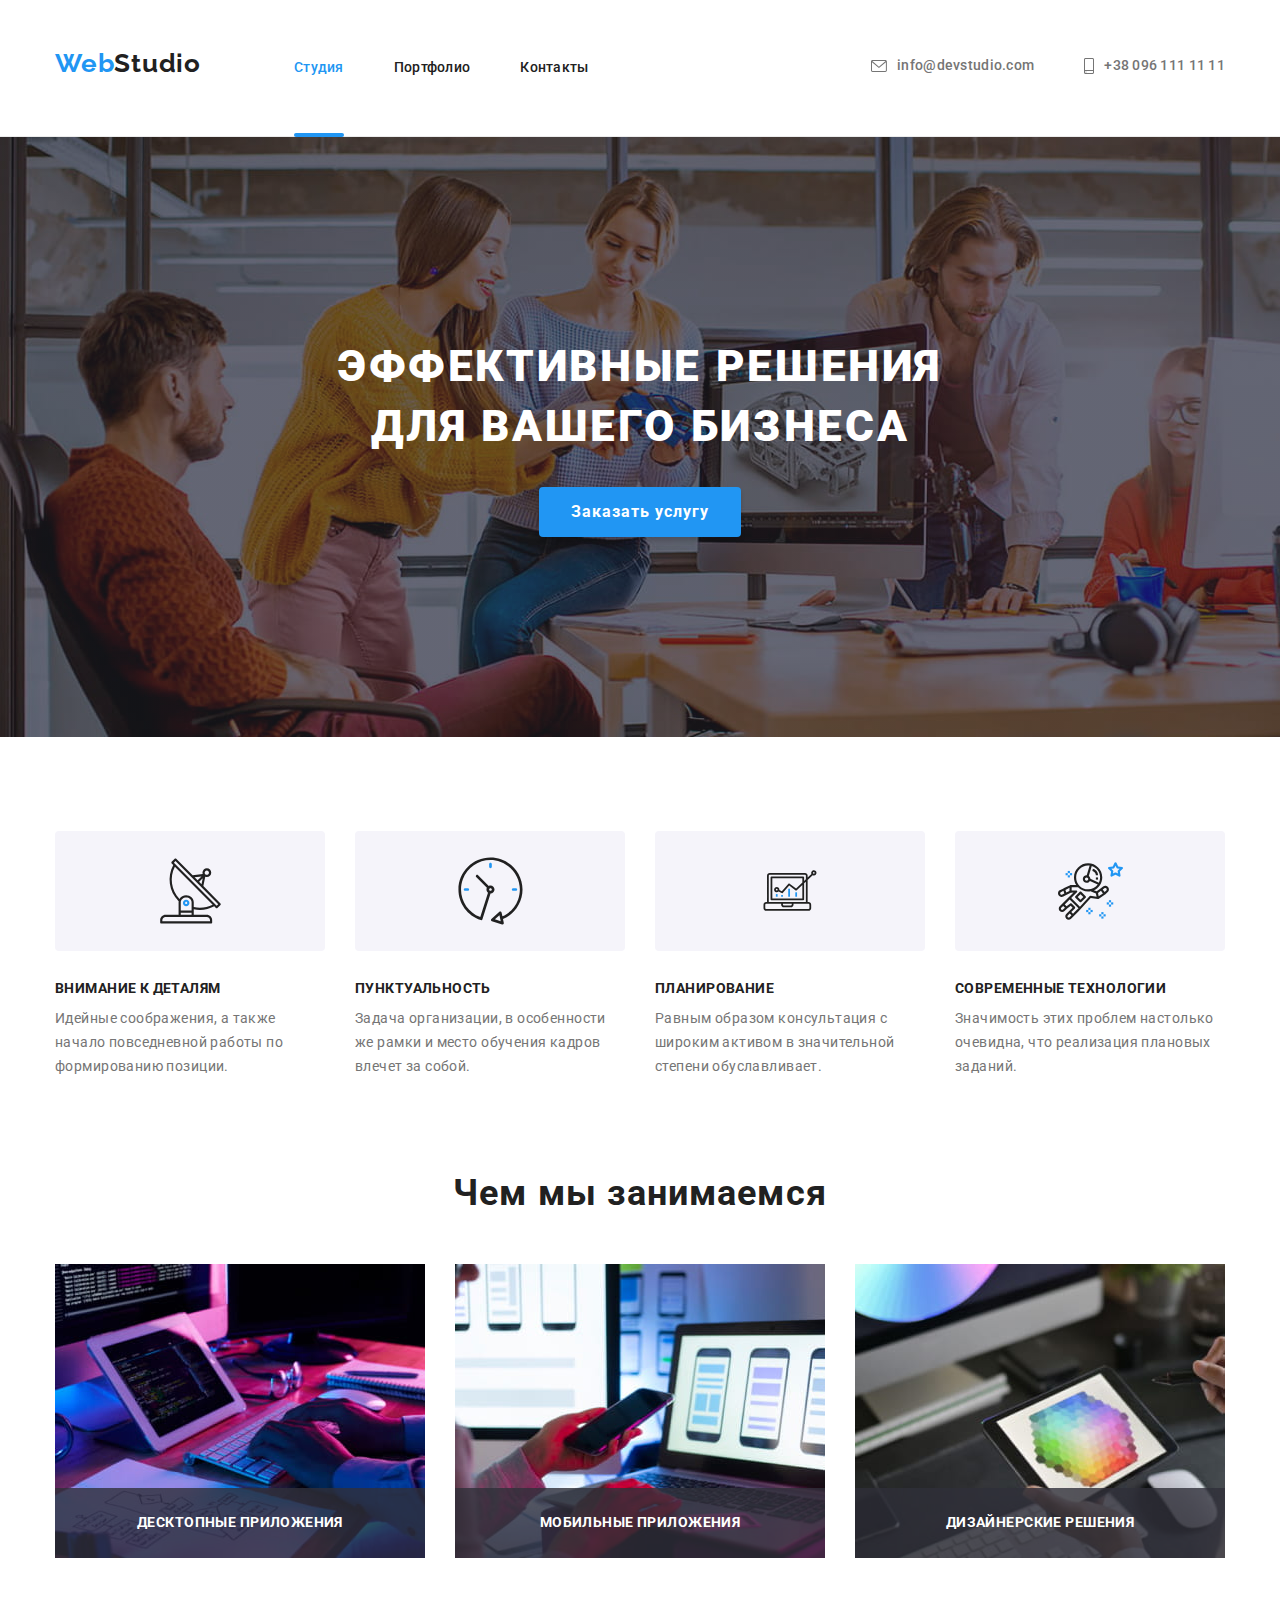
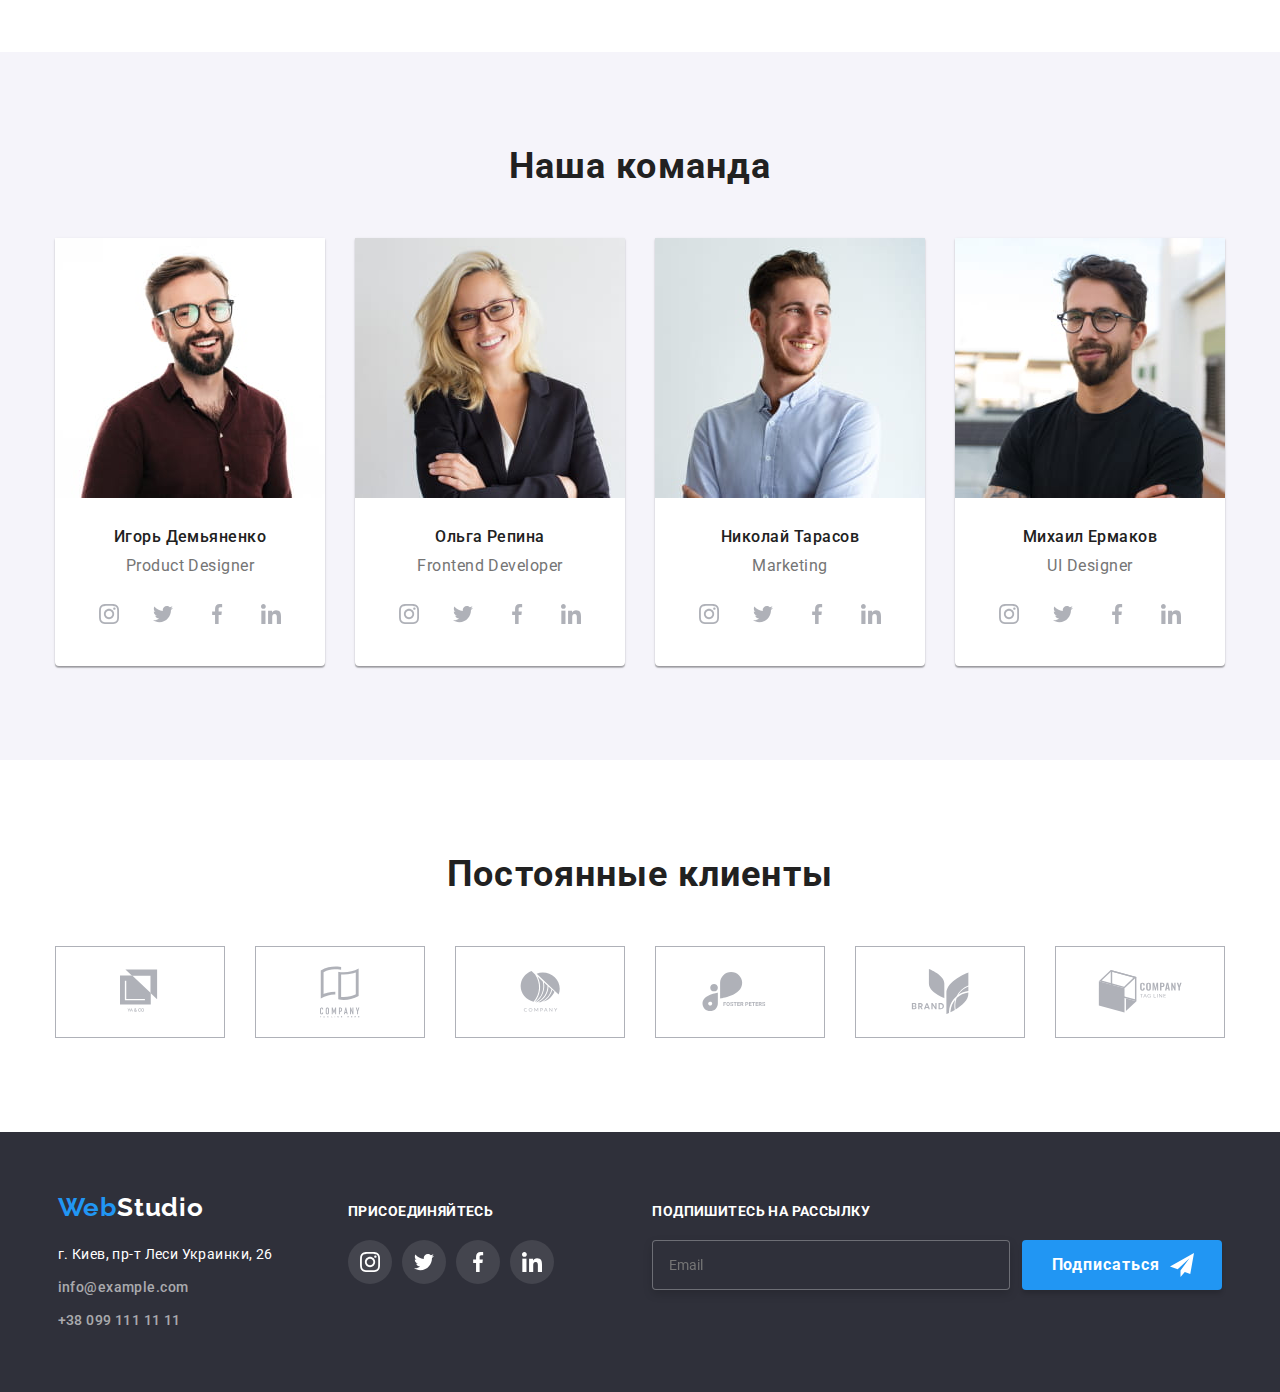
==== commit 11107426: "done" ====
--- a/index.html
+++ b/index.html
@@ -188,16 +188,30 @@
           <h2 class="title">Чем мы занимаемся</h2>
           <ul class="activity__list">
             <li class="activity__image">
-              <img src="./images/img-1.jpg" alt="Создание кода" width="370" />
+              <img
+                srcset="
+                  ./images/studio/box1.jpg    1x,
+                  ./images/studio/box1@2x.jpg 2x
+                "
+                src="./images/studio/box1.jpg"
+                alt="управление с компьютера"
+                width="370"
+                height="294"
+              />
               <div class="activity__icon">
                 <h3 class="activity-title">Десктопные приложения</h3>
               </div>
             </li>
             <li class="activity__image">
               <img
-                src="./images/img-2.jpg"
-                alt="Синхронизация устройств"
+                srcset="
+                  ./images/studio/box2.jpg    1x,
+                  ./images/studio/box2@2x.jpg 2x
+                "
+                src="./images/studio/box2.jpg"
+                alt="управление со смартфона"
                 width="370"
+                height="294"
               />
               <div class="activity__icon">
                 <h3 class="activity-title">Мобильные приложения</h3>
@@ -205,9 +219,14 @@
             </li>
             <li class="activity__image">
               <img
-                src="./images/img-3.jpg"
-                alt="Выбор цвета на планшете"
+                srcset="
+                  ./images/studio/box3.jpg    1x,
+                  ./images/studio/box3@2x.jpg 2x
+                "
+                src="./images/studio/box3.jpg"
+                alt="управление с планшета"
                 width="370"
+                height="294"
               />
               <div class="activity__icon">
                 <h3 class="activity-title">Дизайнерские решения</h3>
--- a/css/main.min.css
+++ b/css/main.min.css
@@ -1,2 +1,2 @@
-:root{--primary-text-color: #757575;--title-text-color: #212121;--h1-text-color: #ffffff;--accent-text-color: #2196f3;--main-font: "Roboto", sans-serif;--title-font: "Raleway", sans-serif;--bg-dark-color: #2f303a;--bg-grey-color: #f5f4fa;--bg-white-color: #ffffff;--overlay-color: rgba(47, 48, 58, 0.4);--background-color: #afb1b8;--backdrop-color: rgba(0, 0, 0, 0.2)}.logo{color:var(--accent-text-color);font-family:var(--title-font);font-weight:700;font-size:26px;line-height:1.19;letter-spacing:0.03em}.header__logo--color{color:var(--title-text-color)}.footer__logo--color{color:var(--accent-text-color)}.footer__logo{color:var(--h1-text-color);display:block;margin-bottom:20px}.btn{font-family:var(--main-font);font-style:normal;font-weight:700;font-size:16px;line-height:1.87;display:flex;align-items:center;text-align:center;letter-spacing:0.06em;color:var(--h1-text-color);background-color:var(--accent-text-color);cursor:pointer;margin-right:auto;margin-left:auto;box-shadow:0px 4px 4px rgba(0,0,0,0.15);border-radius:4px;border:none;min-width:200px;min-height:50px;padding:10px 32px}.btn-portfolio{font-family:var(--main-font);font-style:normal;font-weight:500;font-size:16px;line-height:1.62;text-align:center;letter-spacing:0.03em;color:var(--title-text-color);background:#f5f4fa;border-radius:4px;border:none;padding:6px 22px;cursor:pointer;transition:background-color 250ms cubic-bezier(0.4, 0, 0.2, 1),color 250ms cubic-bezier(0.4, 0, 0.2, 1),box-shadow 250ms cubic-bezier(0.4, 0, 0.2, 1)}.btn-portfolio:hover,.btn-portfolio:focus{background-color:var(--accent-text-color);color:var(--h1-text-color);box-shadow:0px 3px 1px rgba(0,0,0,0.1),0px 1px 2px rgba(0,0,0,0.08),0px 2px 2px rgba(0,0,0,0.12)}.form-button{position:absolute;height:50px;width:200px;background-color:var(--accent-text-color);border-color:var(--accent-text-color);color:var(--h1-text-color);font-size:16px;line-height:1.87;font-weight:700;letter-spacing:0.06em;left:0;right:0;top:0;bottom:-461px;margin:auto;border-radius:4px;display:inline-block;cursor:pointer;border:none;box-shadow:0px 4px 4px rgba(0,0,0,0.15);transition:background-color 250ms cubic-bezier(0.4, 0, 0.2, 1)}.button-close{position:absolute;top:8px;right:8px;display:flex;align-items:center;justify-content:center;width:30px;height:30px;background-color:var(--h1-text-color);border:1px solid rgba(0,0,0,0.1);border-radius:50%}.button-close:hover,.button-close:focus{border-color:var(--accent-text-color);cursor:pointer;outline:none;fill:var(--accent-text-color)}.footer__submit-button{position:relative;padding-left:29px;padding-top:10px;padding-bottom:10px;padding-right:62px;display:inline-block;color:var(--h1-text-color);background-color:var(--accent-text-color);border-color:var(--accent-text-color);font-weight:700;font-size:16px;line-height:1.87;letter-spacing:0.06em;cursor:pointer;width:200px;height:50px;border:none;border-radius:4px;box-shadow:0px 4px 4px rgba(0,0,0,0.15);transition:background-color 250ms cubic-bezier(0.4, 0, 0.2, 1)}html{box-sizing:border-box}*,*::after,*::before{box-sizing:border-box}body{font-family:var(--main-font);color:var(--primary-text-color);background:var(--bg-white-color);font-size:14px;line-height:1.71;letter-spacing:0.02em}img{display:block;width:100%;height:auto}.container{width:100%;padding-left:15px;padding-right:15px;margin-left:auto;margin-right:auto}@media screen and (min-width: 480px){.container{width:480px}}@media screen and (min-width: 768px){.container{width:768px}}@media screen and (min-width: 1200px){.container{width:1200px}}h1,h2,h3,h4,h5,h6,p,ul{margin-top:0;margin-bottom:0}a{text-decoration:none}ul{list-style:none;margin:0;padding:0}.visually-hidden{position:absolute !important;clip:rect(1px 1px 1px 1px);clip:rect(1px, 1px, 1px, 1px);padding:0 !important;border:0 !important;height:1px !important;width:1px !important;overflow:hidden}.title{justify-content:center;color:var(--title-text-color);padding-bottom:50px;font-size:36px;line-height:1.16;text-align:center;letter-spacing:0.03em}.overlay-hidden{position:relative;overflow:hidden}button{padding:0;border:none;font:inherit;color:inherit;background-color:transparent;cursor:pointer}.header{border-bottom:1px solid #ececec}.header__container{display:flex;justify-content:space-between;align-items:center;padding-top:24px;padding-bottom:24px}@media screen and (min-width: 768px){.header__container{display:flex;align-items:baseline}}@media screen and (min-width: 768px){.header__logo{margin-right:70px}}@media screen and (min-width: 1200px){.header__logo{margin-right:93px}}@media screen and (max-width: 767px){.site-nav{display:none}}.site-nav__list{display:flex;list-style:none;margin:0;padding:0}.site-nav__item{position:relative;display:inline-block;padding-top:32px;padding-bottom:32px}.site-nav__item:not(:last-child){margin-right:50px}.site-nav__item .site-nav__link:hover,.site-nav__item .site-nav__link:focus{color:var(--accent-text-color);transition:color 250ms cubic-bezier(0.4, 0, 0.2, 1)}.site-nav__item .site-nav__link--current::after{content:"";display:block;width:100%;height:4px;background-color:var(--accent-text-color);border-radius:2px;position:absolute;bottom:-25px}.site-nav__item .site-nav__link:hover::after,.site-nav__item .site-nav__link:focus::after{content:"";opacity:1;transition:transform 250ms cubic-bezier(0.4, 0, 0.2, 1)}.site-nav__link{font-weight:500;line-height:1.15;color:var(--title-text-color)}.site-nav__link--current{color:var(--accent-text-color)}.header-contacts{display:flex;margin-left:auto;padding:0;align-items:center;font-weight:500;font-size:14px;line-height:1.14;letter-spacing:0.02em;color:var(--primary-text-color);transition:color 250ms cubic-bezier(0.4, 0, 0.2, 1)}@media screen and (max-width: 767px){.header-contacts{display:none}}@media screen and (min-width: 768px){.header-contacts{display:flex;flex-wrap:wrap}}.header-contacts__item{margin-left:50px}@media screen and (min-width: 768px) and (max-width: 1199px){.header-contacts__item:not(:last-child){margin-bottom:10px}}.header-contacts__link{display:flex;align-items:center;font-weight:500;font-size:14px;line-height:1.14;letter-spacing:0.02em;color:var(--primary-text-color);transition:color 250ms cubic-bezier(0.4, 0, 0.2, 1)}.header-contacts__link:hover,.header-contacts__link:focus{color:var(--accent-text-color)}.header-contacts__icon{fill:currentColor;margin-right:10px;transition:color 250ms cubic-bezier(0.4, 0, 0.2, 1)}.header__btn{display:block}@media screen and (min-width: 768px){.header__btn{display:none}}.hero{min-height:600px;max-width:1600px;padding-top:200px;padding-bottom:200px;margin:0 auto}@media screen and (max-width: 767.98px){.hero{background-image:linear-gradient(to right, rgba(47,48,58,0.4), rgba(47,48,58,0.4)),url(../images/hero/mobile-hero.jpg)}}@media (min-device-pixel-ratio: 2), (min-resolution: 192dpi), (min-resolution: 2dppx){.hero{background-image:linear-gradient(to right, rgba(47,48,58,0.4), rgba(47,48,58,0.4)),url(../images/hero/mobile-hero@2x.jpg)}}@media screen and (min-width: 768px){.hero{background-image:linear-gradient(to right, rgba(47,48,58,0.4), rgba(47,48,58,0.4)),url(../images/hero/tablet-hero.jpg)}}@media (min-device-pixel-ratio: 2), (min-resolution: 192dpi), (min-resolution: 2dppx){.hero{background-image:linear-gradient(to right, rgba(47,48,58,0.4), rgba(47,48,58,0.4)),url(../images/hero/tablet-hero@2x.jpg)}}@media screen and (min-width: 1200px){.hero{background-image:linear-gradient(to right, rgba(47,48,58,0.4), rgba(47,48,58,0.4)),url(../images/hero/desktop-hero.jpg)}}@media (min-device-pixel-ratio: 2), (min-resolution: 192dpi), (min-resolution: 2dppx){.hero{background-image:linear-gradient(to right, rgba(47,48,58,0.4), rgba(47,48,58,0.4)),url(../images/hero/desktop-hero@2x.jpg)}}.hero__title{font-weight:900;font-size:44px;line-height:1.36;text-align:center;letter-spacing:0.06em;text-transform:uppercase;color:var(--h1-text-color);padding-bottom:30px;max-width:696px;margin:0 auto}.features__container{padding-top:60px;padding-bottom:60px}@media screen and (min-width: 1200px){.features__container{padding-top:94px;padding-bottom:94px}}@media screen and (min-width: 768px){.features__item{flex-basis:calc((100% - 60px) / 2);margin-top:30px;margin-left:30px}}@media screen and (min-width: 1200px){.features__item{flex-basis:calc((100% - 120px) / 4);margin-top:30px;margin-left:30px}}@media screen and (max-width: 767px){.features__item:not(:last-child){margin-bottom:30px}}.features__thumb{display:flex;height:120px;align-items:center;justify-content:center;background:#f5f4fa;border-radius:4px}.features__text{font-size:14px;line-height:1.71;letter-spacing:0.03em;color:var(--primary-text-color);text-align:left;margin-top:10px}@media screen and (min-width: 768px){.features__list{display:flex;flex-wrap:wrap;margin-left:-30px;margin-top:-30px}}.features__title{font-weight:700;font-size:14px;line-height:1.14;letter-spacing:0.03em;text-transform:uppercase;color:var(--title-text-color);margin-top:30px}@media screen and (max-width: 767px){.features__title{text-align:center}}.activity{padding-bottom:94px}@media screen and (max-width: 1199px){.activity{display:none}}.activity__list{display:flex}.activity__image{position:relative}.activity__image:not(:last-child){margin-right:30px}.activity__icon{position:absolute;width:370px;height:70px;bottom:0;left:0;background:rgba(47,48,58,0.8)}.activity-title{display:flex;align-items:center;justify-content:center;text-transform:uppercase;color:var(--h1-text-color);padding-top:27px;padding-bottom:27px;font-size:14px;line-height:1.14;text-align:center;letter-spacing:0.03em}.team__title{font-family:var(--main-font);font-weight:700;font-size:36px;line-height:1.16;text-align:center;letter-spacing:0.03em;color:var(--title-text-color);-webkit-box-pack:justify;-ms-flex-pack:justify;justify-content:space-between;padding-bottom:50px}.team{padding-top:94px;background-color:var(--bg-grey-color);padding-bottom:94px}.team__card-set{width:100%;margin:0 auto}@media screen and (min-width: 768px){.team__card-set{width:768px;display:flex;flex-wrap:wrap;margin-left:-30px;margin-top:-30px}}@media screen and (min-width: 1200px){.team__card-set{width:1200px;display:flex;flex-wrap:wrap;margin-left:-30px;margin-top:-30px}}.team__card-item{flex-basis:100%;text-align:center;background-color:var(--bg-white-color);box-shadow:0px 1px 3px rgba(0,0,0,0.12),0px 1px 1px rgba(0,0,0,0.14),0px 2px 1px rgba(0,0,0,0.2);border-radius:0px 0px 4px 4px}@media screen and (max-width: 767px){.team__card-item{margin-bottom:30px}}@media screen and (min-width: 768px){.team__card-item{flex-basis:calc((100% - 30px * 2) / 2);margin-left:30px;margin-top:30px}}@media screen and (min-width: 1200px){.team__card-item{flex-basis:calc((100% - 30px * 4) / 4);margin-left:30px;margin-top:30px}}.team__card-text{padding-top:30px;padding-bottom:30px}.team__name-item{color:var(--title-text-color);font-weight:500;font-size:16px;line-height:1.18;letter-spacing:0.03em;justify-content:space-between;padding-bottom:10px}.team__item-profession{font-size:16px;line-height:1.18;letter-spacing:0.03em;color:var(--primary-text-color);margin-bottom:16px}.social-links{display:flex;justify-content:center;padding:0}.social-links__item{display:flex;align-items:center;justify-content:center}.social-links__item:not(:last-child){margin-right:10px}.social-links__link{color:#afb1b8;width:44px;height:44px;display:inline-flex;justify-content:center;align-items:center;border-radius:50%;transition:background-color 250ms cubic-bezier(0.4, 0, 0.2, 1),color 250ms cubic-bezier(0.4, 0, 0.2, 1)}.social-links__link:hover,.social-links__link:focus{background:var(--accent-text-color);color:var(--h1-text-color)}.social-links__icon{fill:currentColor}.clients{padding-top:94px;padding-bottom:94px}.clients__list{display:flex;flex-wrap:wrap;justify-content:center;align-items:center;margin-top:-30px;margin-left:-30px}.clients__item{padding:0;margin:0;border-radius:4px;color:var(--primary-text-color);height:92px;margin-top:30px;margin-left:30px}@media screen and (max-width: 767px){.clients__item{flex-basis:calc((100% - 60px) / 2)}}@media screen and (max-width: 1199px){.clients__item{flex-basis:calc((100% - 90px) / 3)}}.clients__link{width:210px;height:92px;display:inline-flex;justify-content:center;align-items:center;border:1px solid var(--background-color);color:var(--background-color);transition:color 250ms cubic-bezier(0.4, 0, 0.2, 1)}.clients__link:hover,.clients__link:focus{color:var(--accent-text-color);border-color:var(--accent-text-color)}@media screen and (min-width: 768px){.clients__link{width:226px}}@media screen and (min-width: 1200px){.clients__link{width:170px}}.clients__icon{fill:currentColor}.footer{padding-top:60px;padding-bottom:60px;background-color:var(--bg-dark-color)}.footer__flex{align-items:baseline;display:flex;justify-content:center;align-items:center;flex-direction:column}@media screen and (min-width: 798px){.footer__flex{display:flex;flex-wrap:wrap;flex-direction:row;justify-content:space-around;align-items:baseline}}.footer__address{font-style:inherit;font-size:14px;line-height:1.71;letter-spacing:0.03em;color:var(--h1-text-color)}@media screen and (max-width: 1199px){.footer__address{display:flex;align-items:center;flex-direction:column}}.footer__contacts{display:inline-block;margin-top:9px;font-weight:500;font-size:14px;line-height:1.71;letter-spacing:0.03em;color:rgba(255,255,255,0.6);list-style:none;text-decoration:none}@media screen and (min-width: 1200px){.footer__social-links{margin-left:70px}}@media screen and (max-width: 767px){.footer__social-links{margin-top:60px}}.footer__title{font-size:14px;line-height:1.14;letter-spacing:0.03em;text-transform:uppercase;color:var(--h1-text-color);margin-bottom:20px}@media screen and (max-width: 1199px){.footer__title{text-align:center}}@media screen and (min-width: 1200px){.footer__title{display:inline-block}}.footer__social-list{display:flex}.footer__social-item{align-items:center}.footer__social-item:not(:last-child){margin-right:10px}.footer__social-link{border-radius:50%;width:44px;height:44px;display:inline-flex;justify-content:center;align-items:center;color:var(--h1-text-color);background:rgba(255,255,255,0.1);transition:background-color 250ms cubic-bezier(0.4, 0, 0.2, 1)}.footer__social-link:hover,.footer__social-link:focus{background:var(--accent-text-color)}.footer__social-icon{fill:currentColor}@media screen and (min-width: 1200px){.footer__mailing{margin-left:93px}}@media screen and (max-width: 1199px){.footer__mailing{margin-top:60px}}@media screen and (min-width: 1200px){.footer__mailing-item{display:flex}}@media screen and (max-width: 1199px){.footer__mailing-item{display:flex;flex-direction:column;align-items:center}}.footer__mailing-field{width:358px;height:50px;margin-right:12px;padding:15px 16px;border:1px solid rgba(255,255,255,0.3);filter:drop-shadow(0px 4px 4px rgba(0,0,0,0.15));border-radius:4px;color:var(--h1-text-color);background-color:var(--bg-dark-color)}@media screen and (max-width: 1199px){.footer__mailing-field{width:450px;margin-bottom:20px}}.footer__submit-icon{position:absolute;right:28px;top:13px;bottom:13px;fill:var(--h1-text-color)}@media screen and (max-width: 1199px){.footer__logo{text-align:center}}.portfolio{padding-top:94px;padding-bottom:94px}.portfolio__list{display:flex;margin-bottom:50px;justify-content:center;padding:0}@media screen and (max-width: 767.98px){.portfolio__list{display:flex;justify-content:flex-start;flex-wrap:wrap;margin-bottom:30px}}.portfolio__item{border-radius:4px}.portfolio__item:hover,.portfolio__item:focus{background-color:var(--accent-text-color);color:#ffffff;border-radius:4px;border:none}.portfolio__item:not(:last-child){margin-right:8px;margin-bottom:15px}@media screen and (min-width: 768px){.sample-list{display:flex;flex-wrap:wrap;margin-left:-30px;margin-top:-30px}}@media screen and (max-width: 767px){.sample-list__card{min-width:450px;margin-left:auto;margin-right:auto}.sample-list__card:not(:last-child){margin-bottom:30px}}@media screen and (min-width: 768px){.sample-list__card{flex-basis:calc((100% - 30px * 2) / 2);margin-left:30px;margin-top:30px}}@media screen and (min-width: 1200px){.sample-list__card{flex-basis:calc((100% - 30px * 3) / 3);margin-left:30px;margin-top:30px}}.sample-list__card:hover .overlay,.sample-list__card:focus .overlay{opacity:1;transform:translate(0)}.sample-list__card:focus,.sample-list__card:hover{box-shadow:0px 1px 1px rgba(0,0,0,0.12),0px 4px 4px rgba(0,0,0,0.06),1px 4px 6px rgba(0,0,0,0.16);cursor:pointer;transition:transform 250ms cubic-bezier(0.4, 0, 0.2, 1)}.sample-list__text{padding:20px 24px;border:1px solid #eee;border-top:none;flex-grow:1}.sample-list__link{display:flex;flex-direction:column;height:100%;text-decoration:none;transition:box-shadow 250ms cubic-bezier(0.4, 0, 0.2, 1)}.overlay{position:absolute;width:100%;height:100%;left:0;top:0;background:rgba(33,150,243,0.9);color:var(--h1-text-color);padding:63px 24px;font-size:18px;line-height:1.56;letter-spacing:0.03em;opacity:0;transform:translateY(100%);transition:transform 250ms cubic-bezier(0.4, 0, 0.2, 1);opacity:0}.sample-list__title{font-weight:700;font-size:18px;line-height:2;letter-spacing:0.06em;color:var(--title-text-color);text-decoration:none}.sample-list__description{font-size:16px;line-height:1.87;letter-spacing:0.03em;color:var(--primary-text-color)}.backdrop{position:fixed;top:0;left:0;width:100%;height:100%;background-color:var(--backdrop-color);z-index:2;opacity:1;transition:opacity 250ms cubic-bezier(0.4, 0, 0.2, 1)}.backdrop.is-hidden{opacity:0;pointer-events:none}.modal{position:absolute;width:528px;height:581px;top:50%;left:50%;transform:translate(-50%, -50%) scale(1);border-radius:4px;background-color:var(--bg-white-color);padding:40px}@media screen and (min-width: 480px){.modal{max-width:450px;height:609px}}@media screen and (max-height: 609px){.modal{top:0;transform:translateX(-50%)}}@media screen and (min-width: 1200px){.modal{min-width:528px}}.icon-close-btn{background-color:var(--h1-text-color)}.form__input{position:relative;display:block;width:448px;height:40px;border-radius:4px;border:1px solid rgba(33,33,33,0.2);padding-left:42px;padding-right:12px;box-sizing:border-box;transition:border-color 250ms cubic-bezier(0.4, 0, 0.2, 1),fill 250ms cubic-bezier(0.4, 0, 0.2, 1)}.form__input:hover,.form__input:focus{border-color:var(--accent-text-color);cursor:pointer;outline:none}.form__input:hover+.form__icon,.form__input:focus+.form__icon{fill:var(--accent-text-color)}@media screen and (max-width: 1199px){.form__input{width:370px}}.form__input-comment{width:448px;height:120px;resize:none;border:1px solid rgba(33,33,33,0.2);border-radius:4px;padding:12px 16px;margin-bottom:20px;box-sizing:border-box}.form__input-comment:hover,.form__input-comment:focus{border-color:var(--accent-text-color);cursor:pointer;outline:none}@media screen and (max-width: 1199px){.form__input-comment{width:370px}}.form__label{margin-bottom:4px;font-weight:400;font-size:12px;line-height:1.17;letter-spacing:0.01em;color:var(--primary-text-color);text-align:left}.form__title{font-size:20px;font-style:700;line-height:1.15;text-align:center;color:var(--title-text-color);padding-bottom:12px;letter-spacing:0.03em}.form__field{position:relative;display:flex;flex-direction:column;margin-bottom:10px}.form__icon{position:absolute;left:15px;top:50%;transition:fill 250ms cubic-bezier(0.4, 0, 0.2, 1)}.agreement{color:var(--accent-text-color)}.checkbox-agree{display:inline-block;width:16px;height:15px;margin-right:8px;border:2px solid var(--primary-text-color);border-radius:2px;font-size:14px;line-height:1.46}.user-checkbox::before{content:"";display:inline-block;width:16px;height:15px}.checkbox-agree:checked+.user-checkbox::before{background-image:url(./images/symbol-defs.svg#icon-full-check);border-color:var(--accent-text-color);background-color:var(--accent-text-color)}.checkbox-agree:checked+.check{border-color:var(--accent-text-color);background-image:url(../images/Vector-3.svg);background-color:var(--accent-text-color)}.check{display:inline-block;width:16px;height:15px;margin-right:8px;border:2px solid var(--title-text-color);border-radius:2px}.checkbox-agree:checked ~ .icon-check{opacity:1;transform:scale(1.2)}.form-agree-text{display:inline-block}@media screen and (max-width: 767px){.form-agree-text{font-size:11px;line-height:1.17;font-weight:400;letter-spacing:0.03em}}@media screen and (min-width: 768px){.burger__btn{display:none}.mobile-menu{display:none}}@media screen and (max-width: 767.98px){.menu{display:none}.contacts{display:none}}.burger__btn{margin-left:auto;z-index:20}.burger__btn:hover,.burger__btn:focus{fill:var(--accent-text-color)}.burger__btn{z-index:13;background-color:transparent;border:none}.burger__btn:hover .burger__icon,.burger__btn:focus .burger__icon{fill:var(--accent-text-color)}.icon-close{display:none}.is-open .icon-close{display:block}.is-open .icon-menu{display:none}.mobile-menu{position:fixed;display:flex;flex-direction:column;justify-content:space-between;top:0;left:0;width:100%;height:100vh;z-index:10;padding:48px 40px;background:var(--h1-text-color);color:var(--title-text-color);opacity:0;transform:translateY(0) translateX(50%);transition:opacity 250ms cubic-bezier(0.4, 0, 0.2, 1);visibility:hidden;pointer-events:none;overflow:auto}.mobile-menu.is-open{opacity:1;visibility:visible;pointer-events:auto;transform:translateY(0) translateX(0)}.mobile-menu__socials-item:not(:last-child)::after{content:"";height:22px;border-right:1px solid rgba(33,33,33,0.2);margin-right:10px;margin-left:10px}.mobile-menu__item:not(:last-child){margin-bottom:32px}.mobile-menu__link{font-weight:500;font-size:40px;line-height:1.17;letter-spacing:0.02em;color:var(--title-text-color);transition:color 250ms cubic-bezier(0.4, 0, 0.2, 1)}.mobile-menu__link:hover,.mobile-menu__link:focus{color:var(--accent-text-color)}.mobile-menu__link--current{position:relative;color:var(--accent-text-color)}.mobile-menu__contact-tel{font-size:34px;color:var(--accent-text-color)}.mobile-menu__contact-mail{font-size:24px;color:var(--primary-text-color)}.mobile-menu__socials{display:flex;flex-wrap:wrap;margin-top:64px}.mobile-menu__socials-link{font-weight:500;font-size:18px;line-height:1.22px;letter-spacing:0.02em;color:var(--accent-text-color)}
+:root{--primary-text-color: #757575;--title-text-color: #212121;--h1-text-color: #ffffff;--accent-text-color: #2196f3;--main-font: "Roboto", sans-serif;--title-font: "Raleway", sans-serif;--bg-dark-color: #2f303a;--bg-grey-color: #f5f4fa;--bg-white-color: #ffffff;--overlay-color: rgba(47, 48, 58, 0.4);--background-color: #afb1b8;--backdrop-color: rgba(0, 0, 0, 0.2)}.logo{color:var(--accent-text-color);font-family:var(--title-font);font-weight:700;font-size:26px;line-height:1.19;letter-spacing:0.03em}.header__logo--color{color:var(--title-text-color)}.footer__logo--color{color:var(--accent-text-color)}.footer__logo{color:var(--h1-text-color);display:block;margin-bottom:20px}.btn{font-family:var(--main-font);font-style:normal;font-weight:700;font-size:16px;line-height:1.87;display:flex;align-items:center;text-align:center;letter-spacing:0.06em;color:var(--h1-text-color);background-color:var(--accent-text-color);cursor:pointer;margin-right:auto;margin-left:auto;box-shadow:0px 4px 4px rgba(0,0,0,0.15);border-radius:4px;border:none;min-width:200px;min-height:50px;padding:10px 32px}.btn-portfolio{font-family:var(--main-font);font-style:normal;font-weight:500;font-size:16px;line-height:1.62;text-align:center;letter-spacing:0.03em;color:var(--title-text-color);background:#f5f4fa;border-radius:4px;border:none;padding:6px 22px;cursor:pointer;transition:background-color 250ms cubic-bezier(0.4, 0, 0.2, 1),color 250ms cubic-bezier(0.4, 0, 0.2, 1),box-shadow 250ms cubic-bezier(0.4, 0, 0.2, 1)}.btn-portfolio:hover,.btn-portfolio:focus{background-color:var(--accent-text-color);color:var(--h1-text-color);box-shadow:0px 3px 1px rgba(0,0,0,0.1),0px 1px 2px rgba(0,0,0,0.08),0px 2px 2px rgba(0,0,0,0.12)}.form-button{position:absolute;height:50px;width:200px;background-color:var(--accent-text-color);border-color:var(--accent-text-color);color:var(--h1-text-color);font-size:16px;line-height:1.87;font-weight:700;letter-spacing:0.06em;left:0;right:0;top:0;bottom:-461px;margin:auto;border-radius:4px;display:inline-block;cursor:pointer;border:none;box-shadow:0px 4px 4px rgba(0,0,0,0.15);transition:background-color 250ms cubic-bezier(0.4, 0, 0.2, 1)}.button-close{position:absolute;top:8px;right:8px;display:flex;align-items:center;justify-content:center;width:30px;height:30px;background-color:var(--h1-text-color);border:1px solid rgba(0,0,0,0.1);border-radius:50%}.button-close:hover,.button-close:focus{border-color:var(--accent-text-color);cursor:pointer;outline:none;fill:var(--accent-text-color)}.footer__submit-button{position:relative;padding-left:29px;padding-top:10px;padding-bottom:10px;padding-right:62px;display:inline-block;color:var(--h1-text-color);background-color:var(--accent-text-color);border-color:var(--accent-text-color);font-weight:700;font-size:16px;line-height:1.87;letter-spacing:0.06em;cursor:pointer;width:200px;height:50px;border:none;border-radius:4px;box-shadow:0px 4px 4px rgba(0,0,0,0.15);transition:background-color 250ms cubic-bezier(0.4, 0, 0.2, 1)}html{box-sizing:border-box}*,*::after,*::before{box-sizing:border-box}body{font-family:var(--main-font);color:var(--primary-text-color);background:var(--bg-white-color);font-size:14px;line-height:1.71;letter-spacing:0.02em}img{display:block;width:100%;height:auto}.container{width:100%;padding-left:15px;padding-right:15px;margin-left:auto;margin-right:auto}@media screen and (min-width: 480px){.container{width:480px}}@media screen and (min-width: 768px){.container{width:768px}}@media screen and (min-width: 1200px){.container{width:1200px}}h1,h2,h3,h4,h5,h6,p,ul{margin-top:0;margin-bottom:0}a{text-decoration:none}ul{list-style:none;margin:0;padding:0}.visually-hidden{position:absolute !important;clip:rect(1px 1px 1px 1px);clip:rect(1px, 1px, 1px, 1px);padding:0 !important;border:0 !important;height:1px !important;width:1px !important;overflow:hidden}.title{justify-content:center;color:var(--title-text-color);padding-bottom:50px;font-size:36px;line-height:1.16;text-align:center;letter-spacing:0.03em}.overlay-hidden{position:relative;overflow:hidden}button{padding:0;border:none;font:inherit;color:inherit;background-color:transparent;cursor:pointer}.header{border-bottom:1px solid #ececec}.header__container{display:flex;justify-content:space-between;align-items:center;padding-top:24px;padding-bottom:24px}@media screen and (min-width: 768px){.header__container{display:flex;align-items:baseline}}@media screen and (min-width: 768px){.header__logo{margin-right:70px}}@media screen and (min-width: 1200px){.header__logo{margin-right:93px}}@media screen and (max-width: 767px){.site-nav{display:none}}.site-nav__list{display:flex;list-style:none;margin:0;padding:0}.site-nav__item{position:relative;display:inline-block;padding-top:32px;padding-bottom:32px}.site-nav__item:not(:last-child){margin-right:50px}.site-nav__item .site-nav__link:hover,.site-nav__item .site-nav__link:focus{color:var(--accent-text-color);transition:color 250ms cubic-bezier(0.4, 0, 0.2, 1)}.site-nav__item .site-nav__link--current::after{content:"";display:block;width:100%;height:4px;background-color:var(--accent-text-color);border-radius:2px;position:absolute;bottom:-25px}.site-nav__item .site-nav__link:hover::after,.site-nav__item .site-nav__link:focus::after{content:"";opacity:1;transition:transform 250ms cubic-bezier(0.4, 0, 0.2, 1)}.site-nav__link{font-weight:500;line-height:1.15;color:var(--title-text-color)}.site-nav__link--current{color:var(--accent-text-color)}.header-contacts{display:flex;margin-left:auto;padding:0;align-items:center;font-weight:500;font-size:14px;line-height:1.14;letter-spacing:0.02em;color:var(--primary-text-color);transition:color 250ms cubic-bezier(0.4, 0, 0.2, 1)}@media screen and (max-width: 767px){.header-contacts{display:none}}@media screen and (min-width: 768px){.header-contacts{display:flex;flex-wrap:wrap}}.header-contacts__item{margin-left:50px}@media screen and (min-width: 768px) and (max-width: 1199px){.header-contacts__item:not(:last-child){margin-bottom:10px}}.header-contacts__link{display:flex;align-items:center;font-weight:500;font-size:14px;line-height:1.14;letter-spacing:0.02em;color:var(--primary-text-color);transition:color 250ms cubic-bezier(0.4, 0, 0.2, 1)}.header-contacts__link:hover,.header-contacts__link:focus{color:var(--accent-text-color)}.header-contacts__icon{fill:currentColor;margin-right:10px;transition:color 250ms cubic-bezier(0.4, 0, 0.2, 1)}.header__btn{display:block}@media screen and (min-width: 768px){.header__btn{display:none}}.hero{min-height:600px;max-width:1600px;padding-top:200px;padding-bottom:200px;margin:0 auto}@media screen and (max-width: 767.98px){.hero{background-image:linear-gradient(to right, rgba(47,48,58,0.4), rgba(47,48,58,0.4)),url(../images/hero/mobile-hero.jpg)}}@media (min-device-pixel-ratio: 2), (min-resolution: 192dpi), (min-resolution: 2dppx){.hero{background-image:linear-gradient(to right, rgba(47,48,58,0.4), rgba(47,48,58,0.4)),url(../images/hero/mobile-hero@2x.jpg)}}@media screen and (min-width: 768px){.hero{background-image:linear-gradient(to right, rgba(47,48,58,0.4), rgba(47,48,58,0.4)),url(../images/hero/tablet-hero.jpg)}}@media (min-device-pixel-ratio: 2), (min-resolution: 192dpi), (min-resolution: 2dppx){.hero{background-image:linear-gradient(to right, rgba(47,48,58,0.4), rgba(47,48,58,0.4)),url(../images/hero/tablet-hero@2x.jpg)}}@media screen and (min-width: 1200px){.hero{background-image:linear-gradient(to right, rgba(47,48,58,0.4), rgba(47,48,58,0.4)),url(../images/hero/desktop-hero.jpg)}}@media (min-device-pixel-ratio: 2), (min-resolution: 192dpi), (min-resolution: 2dppx){.hero{background-image:linear-gradient(to right, rgba(47,48,58,0.4), rgba(47,48,58,0.4)),url(../images/hero/desktop-hero@2x.jpg)}}.hero__title{font-weight:900;font-size:44px;line-height:1.36;text-align:center;letter-spacing:0.06em;text-transform:uppercase;color:var(--h1-text-color);padding-bottom:30px;max-width:696px;margin:0 auto}.features__container{padding-top:60px;padding-bottom:60px}@media screen and (min-width: 1200px){.features__container{padding-top:94px;padding-bottom:94px}}@media screen and (min-width: 768px){.features__item{flex-basis:calc((100% - 60px) / 2);margin-top:30px;margin-left:30px}}@media screen and (min-width: 1200px){.features__item{flex-basis:calc((100% - 120px) / 4);margin-top:30px;margin-left:30px}}@media screen and (max-width: 767px){.features__item:not(:last-child){margin-bottom:30px}}.features__thumb{display:flex;height:120px;align-items:center;justify-content:center;background:#f5f4fa;border-radius:4px}.features__text{font-size:14px;line-height:1.71;letter-spacing:0.03em;color:var(--primary-text-color);text-align:left;margin-top:10px}@media screen and (min-width: 768px){.features__list{display:flex;flex-wrap:wrap;margin-left:-30px;margin-top:-30px}}.features__title{font-weight:700;font-size:14px;line-height:1.14;letter-spacing:0.03em;text-transform:uppercase;color:var(--title-text-color);margin-top:30px}@media screen and (max-width: 767px){.features__title{text-align:center}}.activity{padding-bottom:94px}@media screen and (max-width: 1199px){.activity{display:none}}.activity__list{display:flex}.activity__image{position:relative}.activity__image:not(:last-child){margin-right:30px}.activity__icon{position:absolute;width:370px;height:70px;bottom:0;left:0;background:rgba(47,48,58,0.8)}.activity-title{display:flex;align-items:center;justify-content:center;text-transform:uppercase;color:var(--h1-text-color);padding-top:27px;padding-bottom:27px;font-size:14px;line-height:1.14;text-align:center;letter-spacing:0.03em}.team__title{font-family:var(--main-font);font-weight:700;font-size:36px;line-height:1.16;text-align:center;letter-spacing:0.03em;color:var(--title-text-color);-webkit-box-pack:justify;-ms-flex-pack:justify;justify-content:space-between;padding-bottom:50px}.team{padding-top:94px;background-color:var(--bg-grey-color);padding-bottom:94px}.team__card-set{width:100%;margin:0 auto}@media screen and (min-width: 768px){.team__card-set{width:768px;display:flex;flex-wrap:wrap;margin-left:-30px;margin-top:-30px}}@media screen and (min-width: 1200px){.team__card-set{width:1200px;display:flex;flex-wrap:wrap;margin-left:-30px;margin-top:-30px}}.team__card-item{flex-basis:100%;text-align:center;background-color:var(--bg-white-color);box-shadow:0px 1px 3px rgba(0,0,0,0.12),0px 1px 1px rgba(0,0,0,0.14),0px 2px 1px rgba(0,0,0,0.2);border-radius:0px 0px 4px 4px}@media screen and (max-width: 767px){.team__card-item{margin-bottom:30px}}@media screen and (min-width: 768px){.team__card-item{flex-basis:calc((100% - 30px * 2) / 2);margin-left:30px;margin-top:30px}}@media screen and (min-width: 1200px){.team__card-item{flex-basis:calc((100% - 30px * 4) / 4);margin-left:30px;margin-top:30px}}.team__card-text{padding-top:30px;padding-bottom:30px}.team__name-item{color:var(--title-text-color);font-weight:500;font-size:16px;line-height:1.18;letter-spacing:0.03em;justify-content:space-between;padding-bottom:10px}.team__item-profession{font-size:16px;line-height:1.18;letter-spacing:0.03em;color:var(--primary-text-color);margin-bottom:16px}.social-links{display:flex;justify-content:center;padding:0}.social-links__item{display:flex;align-items:center;justify-content:center}.social-links__item:not(:last-child){margin-right:10px}.social-links__link{color:#afb1b8;width:44px;height:44px;display:inline-flex;justify-content:center;align-items:center;border-radius:50%;transition:background-color 250ms cubic-bezier(0.4, 0, 0.2, 1),color 250ms cubic-bezier(0.4, 0, 0.2, 1)}.social-links__link:hover,.social-links__link:focus{background:var(--accent-text-color);color:var(--h1-text-color)}.social-links__icon{fill:currentColor}.clients{padding-top:94px;padding-bottom:94px}.clients__list{display:flex;flex-wrap:wrap;justify-content:center;align-items:center;margin-top:-30px;margin-left:-30px}.clients__item{padding:0;margin:0;border-radius:4px;color:var(--primary-text-color);height:92px;margin-top:30px;margin-left:30px}@media screen and (max-width: 767px){.clients__item{flex-basis:calc((100% - 60px) / 2)}}@media screen and (max-width: 1199px){.clients__item{flex-basis:calc((100% - 90px) / 3)}}.clients__link{width:210px;height:92px;display:inline-flex;justify-content:center;align-items:center;border:1px solid var(--background-color);color:var(--background-color);transition:color 250ms cubic-bezier(0.4, 0, 0.2, 1)}.clients__link:hover,.clients__link:focus{color:var(--accent-text-color);border-color:var(--accent-text-color)}@media screen and (min-width: 768px){.clients__link{width:226px}}@media screen and (min-width: 1200px){.clients__link{width:170px}}.clients__icon{fill:currentColor}.footer{padding-top:60px;padding-bottom:60px;background-color:var(--bg-dark-color)}.footer__flex{align-items:baseline;display:flex;justify-content:center;align-items:center;flex-direction:column}@media screen and (min-width: 798px){.footer__flex{display:flex;flex-wrap:wrap;flex-direction:row;justify-content:space-around;align-items:baseline}}.footer__address{font-style:inherit;font-size:14px;line-height:1.71;letter-spacing:0.03em;color:var(--h1-text-color)}@media screen and (max-width: 1199px){.footer__address{display:flex;align-items:center;flex-direction:column}}.footer__contacts{display:inline-block;margin-top:9px;font-weight:500;font-size:14px;line-height:1.71;letter-spacing:0.03em;color:rgba(255,255,255,0.6);list-style:none;text-decoration:none}@media screen and (min-width: 1200px){.footer__social-links{margin-left:70px}}@media screen and (max-width: 767px){.footer__social-links{margin-top:60px}}.footer__title{font-size:14px;line-height:1.14;letter-spacing:0.03em;text-transform:uppercase;color:var(--h1-text-color);margin-bottom:20px}@media screen and (max-width: 1199px){.footer__title{text-align:center}}@media screen and (min-width: 1200px){.footer__title{display:inline-block}}.footer__social-list{display:flex}.footer__social-item{align-items:center}.footer__social-item:not(:last-child){margin-right:10px}.footer__social-link{border-radius:50%;width:44px;height:44px;display:inline-flex;justify-content:center;align-items:center;color:var(--h1-text-color);background:rgba(255,255,255,0.1);transition:background-color 250ms cubic-bezier(0.4, 0, 0.2, 1)}.footer__social-link:hover,.footer__social-link:focus{background:var(--accent-text-color)}.footer__social-icon{fill:currentColor}@media screen and (min-width: 1200px){.footer__mailing{margin-left:93px}}@media screen and (max-width: 1199px){.footer__mailing{margin-top:60px}}@media screen and (min-width: 1200px){.footer__mailing-item{display:flex}}@media screen and (max-width: 1199px){.footer__mailing-item{display:flex;flex-direction:column;align-items:center}}.footer__mailing-field{width:358px;height:50px;margin-right:12px;padding:15px 16px;border:1px solid rgba(255,255,255,0.3);filter:drop-shadow(0px 4px 4px rgba(0,0,0,0.15));border-radius:4px;color:var(--h1-text-color);background-color:var(--bg-dark-color)}@media screen and (min-width: 480px) and (max-width: 1199px){.footer__mailing-field{width:450px;margin-bottom:20px}}.footer__submit-icon{position:absolute;right:28px;top:13px;bottom:13px;fill:var(--h1-text-color)}@media screen and (max-width: 1199px){.footer__logo{text-align:center}}.portfolio{padding-top:94px;padding-bottom:94px}.portfolio__list{display:flex;margin-bottom:50px;justify-content:center;padding:0}@media screen and (max-width: 767.98px){.portfolio__list{display:flex;justify-content:flex-start;flex-wrap:wrap;margin-bottom:30px}}.portfolio__item{border-radius:4px}.portfolio__item:hover,.portfolio__item:focus{background-color:var(--accent-text-color);color:#ffffff;border-radius:4px;border:none}.portfolio__item:not(:last-child){margin-right:8px;margin-bottom:15px}@media screen and (min-width: 768px){.sample-list{display:flex;flex-wrap:wrap;margin-left:-30px;margin-top:-30px}}@media screen and (max-width: 767px){.sample-list__card{min-width:450px;margin-left:auto;margin-right:auto}.sample-list__card:not(:last-child){margin-bottom:30px}}@media screen and (min-width: 768px){.sample-list__card{flex-basis:calc((100% - 30px * 2) / 2);margin-left:30px;margin-top:30px}}@media screen and (min-width: 1200px){.sample-list__card{flex-basis:calc((100% - 30px * 3) / 3);margin-left:30px;margin-top:30px}}.sample-list__card:hover .overlay,.sample-list__card:focus .overlay{opacity:1;transform:translate(0)}.sample-list__card:focus,.sample-list__card:hover{box-shadow:0px 1px 1px rgba(0,0,0,0.12),0px 4px 4px rgba(0,0,0,0.06),1px 4px 6px rgba(0,0,0,0.16);cursor:pointer;transition:transform 250ms cubic-bezier(0.4, 0, 0.2, 1)}.sample-list__text{padding:20px 24px;border:1px solid #eee;border-top:none;flex-grow:1}.sample-list__link{display:flex;flex-direction:column;height:100%;text-decoration:none;transition:box-shadow 250ms cubic-bezier(0.4, 0, 0.2, 1)}.overlay{position:absolute;width:100%;height:100%;left:0;top:0;background:rgba(33,150,243,0.9);color:var(--h1-text-color);padding:63px 24px;font-size:18px;line-height:1.56;letter-spacing:0.03em;opacity:0;transform:translateY(100%);transition:transform 250ms cubic-bezier(0.4, 0, 0.2, 1);opacity:0}.sample-list__title{font-weight:700;font-size:18px;line-height:2;letter-spacing:0.06em;color:var(--title-text-color);text-decoration:none}.sample-list__description{font-size:16px;line-height:1.87;letter-spacing:0.03em;color:var(--primary-text-color)}.backdrop{position:fixed;top:0;left:0;width:100%;height:100%;background-color:var(--backdrop-color);z-index:2;opacity:1;transition:opacity 250ms cubic-bezier(0.4, 0, 0.2, 1)}.backdrop.is-hidden{opacity:0;pointer-events:none}.modal{position:absolute;width:528px;height:581px;top:50%;left:50%;transform:translate(-50%, -50%) scale(1);border-radius:4px;background-color:var(--bg-white-color);padding:40px}@media screen and (min-width: 480px){.modal{max-width:450px;height:609px}}@media screen and (max-height: 609px){.modal{top:0;transform:translateX(-50%)}}@media screen and (min-width: 1200px){.modal{min-width:528px}}.icon-close-btn{background-color:var(--h1-text-color)}.form__input{position:relative;display:block;width:448px;height:40px;border-radius:4px;border:1px solid rgba(33,33,33,0.2);padding-left:42px;padding-right:12px;box-sizing:border-box;transition:border-color 250ms cubic-bezier(0.4, 0, 0.2, 1),fill 250ms cubic-bezier(0.4, 0, 0.2, 1)}.form__input:hover,.form__input:focus{border-color:var(--accent-text-color);cursor:pointer;outline:none}.form__input:hover+.form__icon,.form__input:focus+.form__icon{fill:var(--accent-text-color)}@media screen and (max-width: 1199px){.form__input{width:370px}}.form__input-comment{width:448px;height:120px;resize:none;border:1px solid rgba(33,33,33,0.2);border-radius:4px;padding:12px 16px;margin-bottom:20px;box-sizing:border-box}.form__input-comment:hover,.form__input-comment:focus{border-color:var(--accent-text-color);cursor:pointer;outline:none}@media screen and (max-width: 1199px){.form__input-comment{width:370px}}.form__label{margin-bottom:4px;font-weight:400;font-size:12px;line-height:1.17;letter-spacing:0.01em;color:var(--primary-text-color);text-align:left}.form__title{font-size:20px;font-style:700;line-height:1.15;text-align:center;color:var(--title-text-color);padding-bottom:12px;letter-spacing:0.03em}.form__field{position:relative;display:flex;flex-direction:column;margin-bottom:10px}.form__icon{position:absolute;left:15px;top:50%;transition:fill 250ms cubic-bezier(0.4, 0, 0.2, 1)}.agreement{color:var(--accent-text-color)}.checkbox-agree{display:inline-block;width:16px;height:15px;margin-right:8px;border:2px solid var(--primary-text-color);border-radius:2px;font-size:14px;line-height:1.46}.user-checkbox::before{content:"";display:inline-block;width:16px;height:15px}.checkbox-agree:checked+.user-checkbox::before{background-image:url(./images/symbol-defs.svg#icon-full-check);border-color:var(--accent-text-color);background-color:var(--accent-text-color)}.checkbox-agree:checked+.check{border-color:var(--accent-text-color);background-image:url(../images/Vector-3.svg);background-color:var(--accent-text-color)}.check{display:inline-block;width:16px;height:15px;margin-right:8px;border:2px solid var(--title-text-color);border-radius:2px}.checkbox-agree:checked ~ .icon-check{opacity:1;transform:scale(1.2)}.form-agree-text{display:inline-block}@media screen and (max-width: 767px){.form-agree-text{font-size:11px;line-height:1.17;font-weight:400;letter-spacing:0.03em}}@media screen and (min-width: 768px){.burger__btn{display:none}.mobile-menu{display:none}}@media screen and (max-width: 767.98px){.menu{display:none}.contacts{display:none}}.burger__btn{margin-left:auto;z-index:20}.burger__btn:hover,.burger__btn:focus{fill:var(--accent-text-color)}.burger__btn{z-index:13;background-color:transparent;border:none}.burger__btn:hover .burger__icon,.burger__btn:focus .burger__icon{fill:var(--accent-text-color)}.icon-close{display:none}.is-open .icon-close{display:block}.is-open .icon-menu{display:none}.mobile-menu{position:fixed;display:flex;flex-direction:column;justify-content:space-between;top:0;left:0;width:100%;height:100vh;z-index:10;padding:48px 40px;background:var(--h1-text-color);color:var(--title-text-color);opacity:0;transform:translateY(0) translateX(50%);transition:opacity 250ms cubic-bezier(0.4, 0, 0.2, 1);visibility:hidden;pointer-events:none;overflow:auto}.mobile-menu.is-open{opacity:1;visibility:visible;pointer-events:auto;transform:translateY(0) translateX(0)}.mobile-menu__socials-item:not(:last-child)::after{content:"";height:22px;border-right:1px solid rgba(33,33,33,0.2);margin-right:10px;margin-left:10px}.mobile-menu__item:not(:last-child){margin-bottom:32px}.mobile-menu__link{font-weight:500;font-size:40px;line-height:1.17;letter-spacing:0.02em;color:var(--title-text-color);transition:color 250ms cubic-bezier(0.4, 0, 0.2, 1)}.mobile-menu__link:hover,.mobile-menu__link:focus{color:var(--accent-text-color)}.mobile-menu__link--current{position:relative;color:var(--accent-text-color)}.mobile-menu__contact-tel{font-size:34px;color:var(--accent-text-color)}.mobile-menu__contact-mail{font-size:24px;color:var(--primary-text-color)}.mobile-menu__socials{display:flex;flex-wrap:wrap;margin-top:64px}.mobile-menu__socials-link{font-weight:500;font-size:18px;line-height:1.22px;letter-spacing:0.02em;color:var(--accent-text-color)}
 /*# sourceMappingURL=main.min.css.map */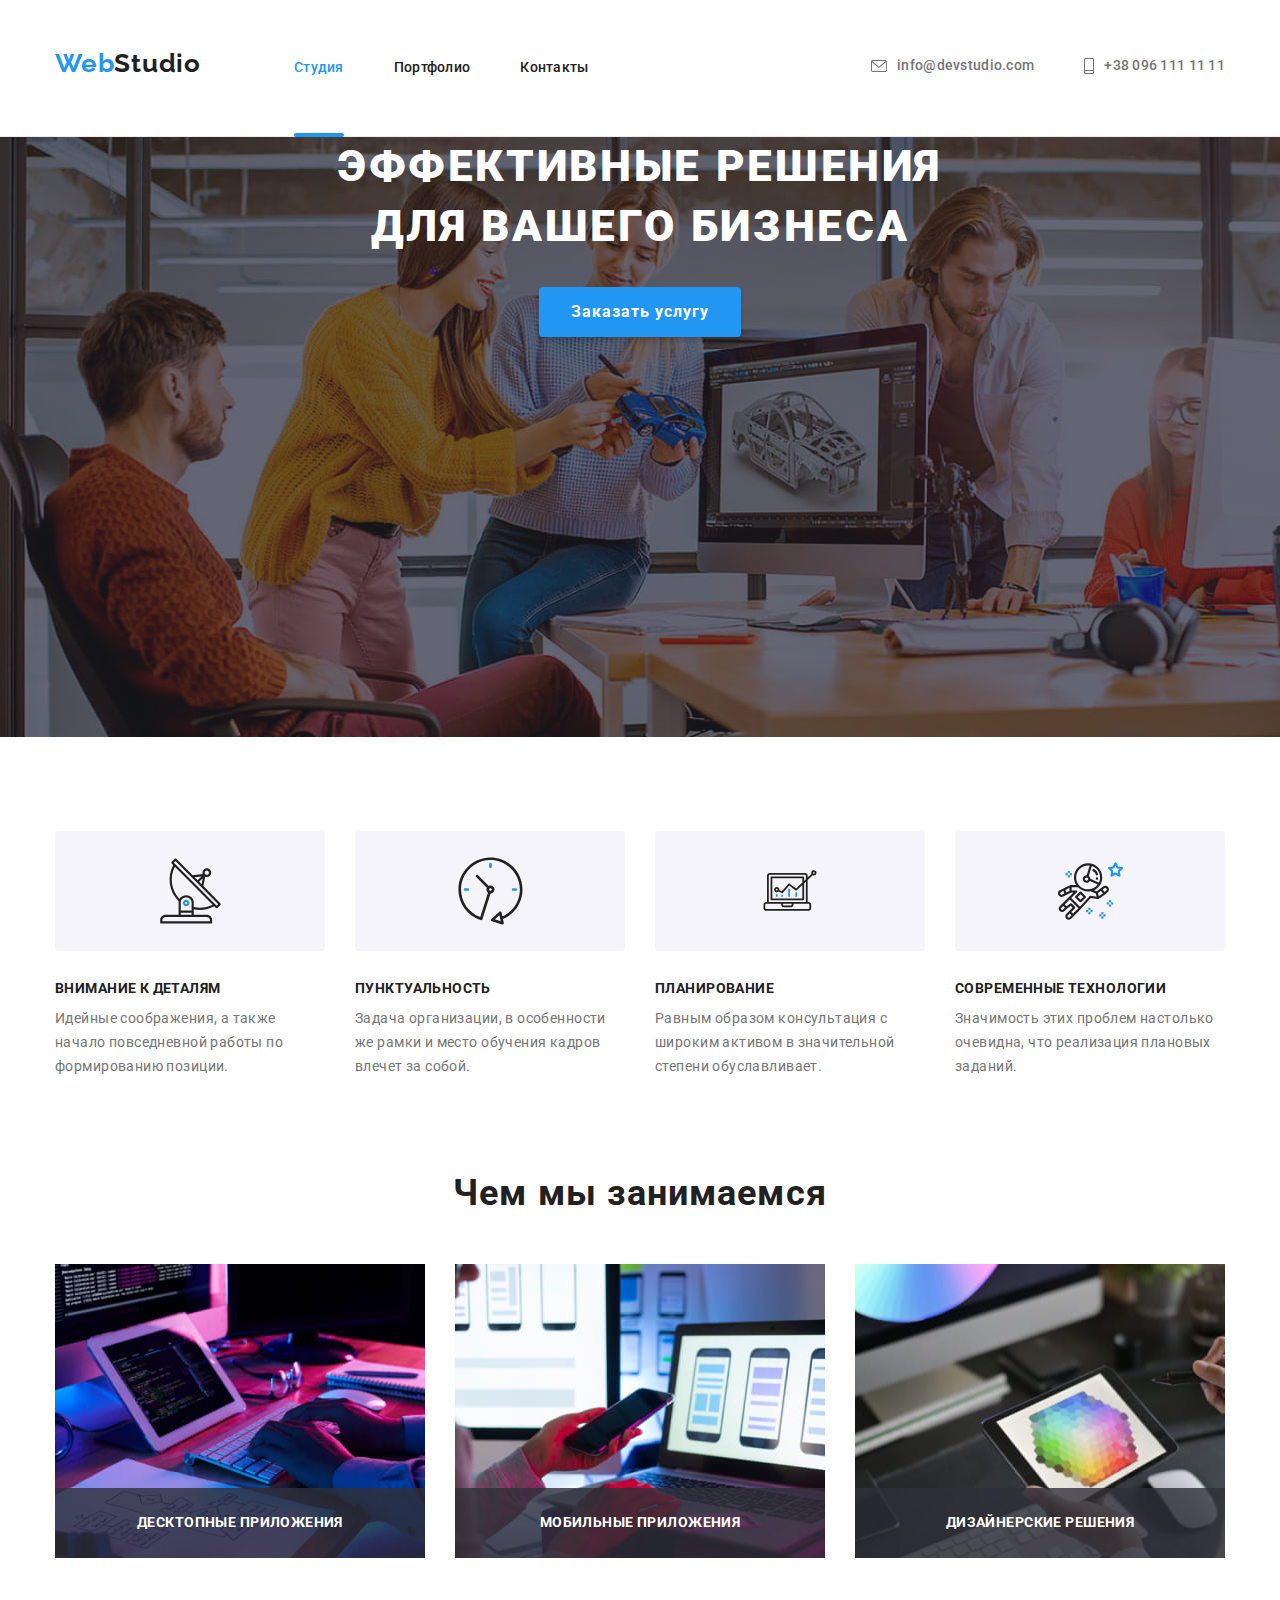
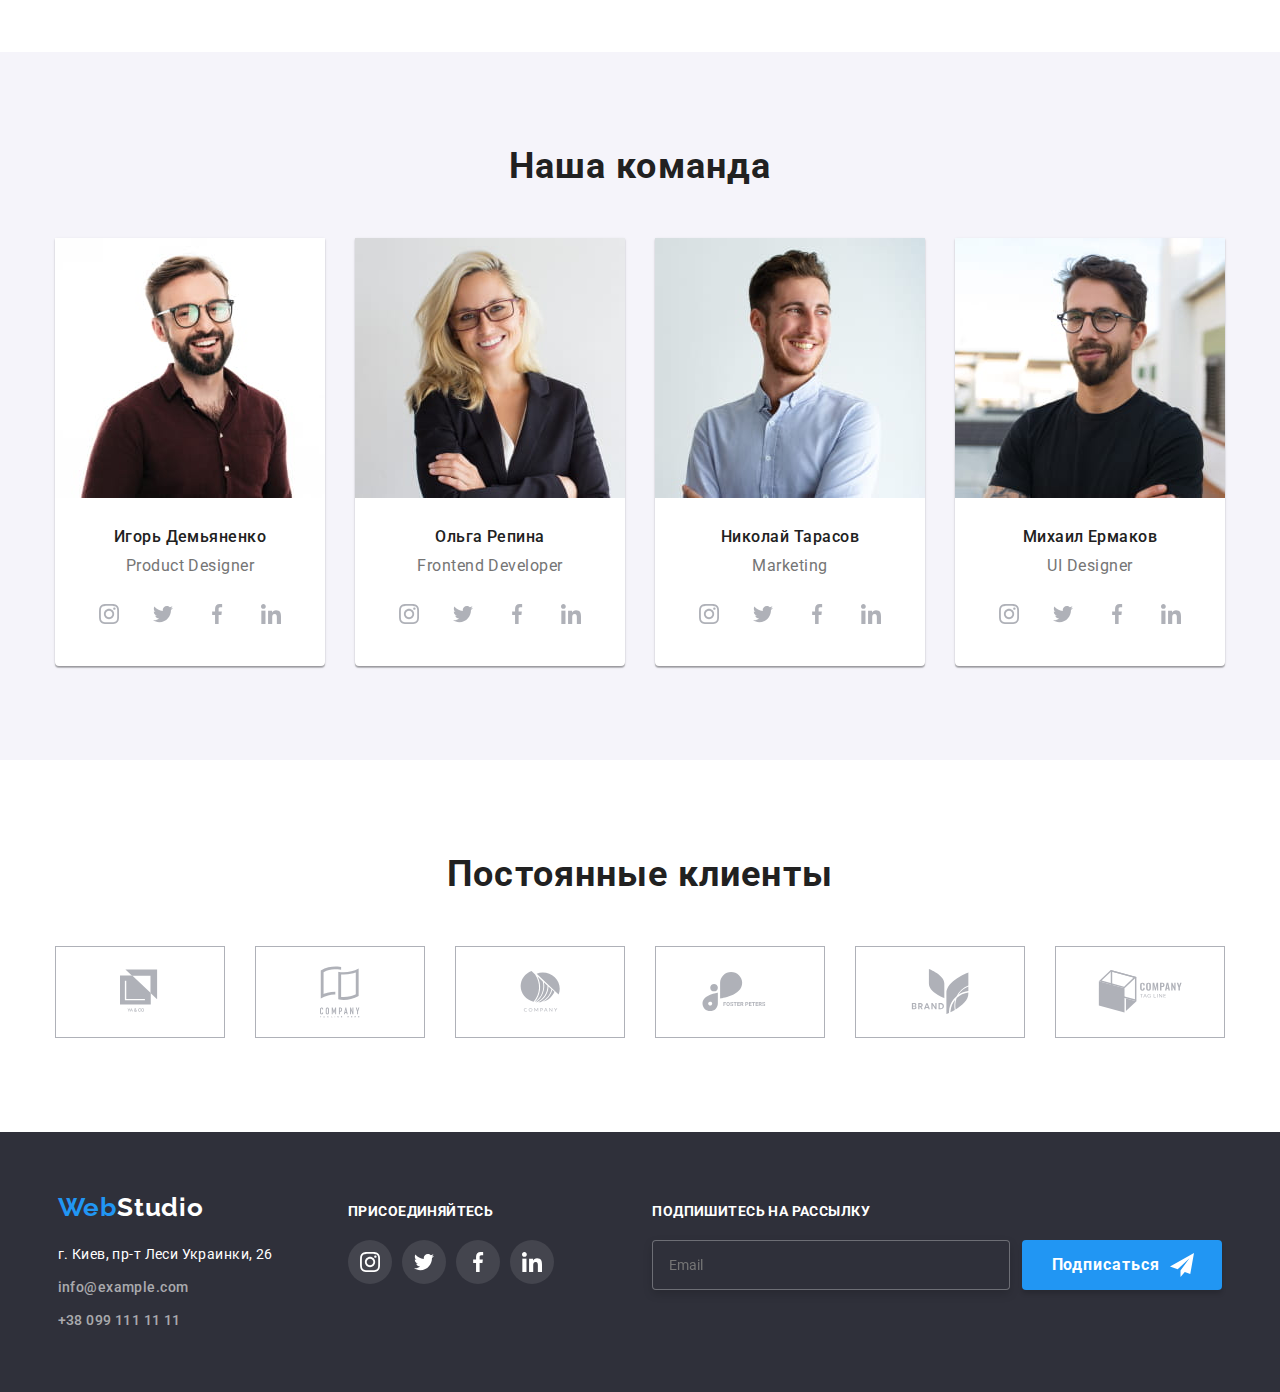
==== commit cc7c27a9: "hero correct" ====
--- a/index.html
+++ b/index.html
@@ -58,8 +58,14 @@
         <!--Burger-btn-->
         <button type="button" class="burger__btn" data-menu-button>
           <svg class="burger__icon" height="40" width="40">
-            <use class="icon-menu" href="./images/symbol-defs.svg#menu"></use>
-            <use class="icon-close" href="./images/symbol-defs.svg#cross"></use>
+            <use
+              class="icon-menu"
+              href="./images/symbol-defs.svg#icon-mobile_menu"
+            ></use>
+            <use
+              class="icon-close"
+              href="./images/symbol-defs.svg#icon-close"
+            ></use>
           </svg>
         </button>
       </div>
--- a/css/main.min.css
+++ b/css/main.min.css
@@ -1,2 +1,2 @@
-:root{--primary-text-color: #757575;--title-text-color: #212121;--h1-text-color: #ffffff;--accent-text-color: #2196f3;--main-font: "Roboto", sans-serif;--title-font: "Raleway", sans-serif;--bg-dark-color: #2f303a;--bg-grey-color: #f5f4fa;--bg-white-color: #ffffff;--overlay-color: rgba(47, 48, 58, 0.4);--background-color: #afb1b8;--backdrop-color: rgba(0, 0, 0, 0.2)}.logo{color:var(--accent-text-color);font-family:var(--title-font);font-weight:700;font-size:26px;line-height:1.19;letter-spacing:0.03em}.header__logo--color{color:var(--title-text-color)}.footer__logo--color{color:var(--accent-text-color)}.footer__logo{color:var(--h1-text-color);display:block;margin-bottom:20px}.btn{font-family:var(--main-font);font-style:normal;font-weight:700;font-size:16px;line-height:1.87;display:flex;align-items:center;text-align:center;letter-spacing:0.06em;color:var(--h1-text-color);background-color:var(--accent-text-color);cursor:pointer;margin-right:auto;margin-left:auto;box-shadow:0px 4px 4px rgba(0,0,0,0.15);border-radius:4px;border:none;min-width:200px;min-height:50px;padding:10px 32px}.btn-portfolio{font-family:var(--main-font);font-style:normal;font-weight:500;font-size:16px;line-height:1.62;text-align:center;letter-spacing:0.03em;color:var(--title-text-color);background:#f5f4fa;border-radius:4px;border:none;padding:6px 22px;cursor:pointer;transition:background-color 250ms cubic-bezier(0.4, 0, 0.2, 1),color 250ms cubic-bezier(0.4, 0, 0.2, 1),box-shadow 250ms cubic-bezier(0.4, 0, 0.2, 1)}.btn-portfolio:hover,.btn-portfolio:focus{background-color:var(--accent-text-color);color:var(--h1-text-color);box-shadow:0px 3px 1px rgba(0,0,0,0.1),0px 1px 2px rgba(0,0,0,0.08),0px 2px 2px rgba(0,0,0,0.12)}.form-button{position:absolute;height:50px;width:200px;background-color:var(--accent-text-color);border-color:var(--accent-text-color);color:var(--h1-text-color);font-size:16px;line-height:1.87;font-weight:700;letter-spacing:0.06em;left:0;right:0;top:0;bottom:-461px;margin:auto;border-radius:4px;display:inline-block;cursor:pointer;border:none;box-shadow:0px 4px 4px rgba(0,0,0,0.15);transition:background-color 250ms cubic-bezier(0.4, 0, 0.2, 1)}.button-close{position:absolute;top:8px;right:8px;display:flex;align-items:center;justify-content:center;width:30px;height:30px;background-color:var(--h1-text-color);border:1px solid rgba(0,0,0,0.1);border-radius:50%}.button-close:hover,.button-close:focus{border-color:var(--accent-text-color);cursor:pointer;outline:none;fill:var(--accent-text-color)}.footer__submit-button{position:relative;padding-left:29px;padding-top:10px;padding-bottom:10px;padding-right:62px;display:inline-block;color:var(--h1-text-color);background-color:var(--accent-text-color);border-color:var(--accent-text-color);font-weight:700;font-size:16px;line-height:1.87;letter-spacing:0.06em;cursor:pointer;width:200px;height:50px;border:none;border-radius:4px;box-shadow:0px 4px 4px rgba(0,0,0,0.15);transition:background-color 250ms cubic-bezier(0.4, 0, 0.2, 1)}html{box-sizing:border-box}*,*::after,*::before{box-sizing:border-box}body{font-family:var(--main-font);color:var(--primary-text-color);background:var(--bg-white-color);font-size:14px;line-height:1.71;letter-spacing:0.02em}img{display:block;width:100%;height:auto}.container{width:100%;padding-left:15px;padding-right:15px;margin-left:auto;margin-right:auto}@media screen and (min-width: 480px){.container{width:480px}}@media screen and (min-width: 768px){.container{width:768px}}@media screen and (min-width: 1200px){.container{width:1200px}}h1,h2,h3,h4,h5,h6,p,ul{margin-top:0;margin-bottom:0}a{text-decoration:none}ul{list-style:none;margin:0;padding:0}.visually-hidden{position:absolute !important;clip:rect(1px 1px 1px 1px);clip:rect(1px, 1px, 1px, 1px);padding:0 !important;border:0 !important;height:1px !important;width:1px !important;overflow:hidden}.title{justify-content:center;color:var(--title-text-color);padding-bottom:50px;font-size:36px;line-height:1.16;text-align:center;letter-spacing:0.03em}.overlay-hidden{position:relative;overflow:hidden}button{padding:0;border:none;font:inherit;color:inherit;background-color:transparent;cursor:pointer}.header{border-bottom:1px solid #ececec}.header__container{display:flex;justify-content:space-between;align-items:center;padding-top:24px;padding-bottom:24px}@media screen and (min-width: 768px){.header__container{display:flex;align-items:baseline}}@media screen and (min-width: 768px){.header__logo{margin-right:70px}}@media screen and (min-width: 1200px){.header__logo{margin-right:93px}}@media screen and (max-width: 767px){.site-nav{display:none}}.site-nav__list{display:flex;list-style:none;margin:0;padding:0}.site-nav__item{position:relative;display:inline-block;padding-top:32px;padding-bottom:32px}.site-nav__item:not(:last-child){margin-right:50px}.site-nav__item .site-nav__link:hover,.site-nav__item .site-nav__link:focus{color:var(--accent-text-color);transition:color 250ms cubic-bezier(0.4, 0, 0.2, 1)}.site-nav__item .site-nav__link--current::after{content:"";display:block;width:100%;height:4px;background-color:var(--accent-text-color);border-radius:2px;position:absolute;bottom:-25px}.site-nav__item .site-nav__link:hover::after,.site-nav__item .site-nav__link:focus::after{content:"";opacity:1;transition:transform 250ms cubic-bezier(0.4, 0, 0.2, 1)}.site-nav__link{font-weight:500;line-height:1.15;color:var(--title-text-color)}.site-nav__link--current{color:var(--accent-text-color)}.header-contacts{display:flex;margin-left:auto;padding:0;align-items:center;font-weight:500;font-size:14px;line-height:1.14;letter-spacing:0.02em;color:var(--primary-text-color);transition:color 250ms cubic-bezier(0.4, 0, 0.2, 1)}@media screen and (max-width: 767px){.header-contacts{display:none}}@media screen and (min-width: 768px){.header-contacts{display:flex;flex-wrap:wrap}}.header-contacts__item{margin-left:50px}@media screen and (min-width: 768px) and (max-width: 1199px){.header-contacts__item:not(:last-child){margin-bottom:10px}}.header-contacts__link{display:flex;align-items:center;font-weight:500;font-size:14px;line-height:1.14;letter-spacing:0.02em;color:var(--primary-text-color);transition:color 250ms cubic-bezier(0.4, 0, 0.2, 1)}.header-contacts__link:hover,.header-contacts__link:focus{color:var(--accent-text-color)}.header-contacts__icon{fill:currentColor;margin-right:10px;transition:color 250ms cubic-bezier(0.4, 0, 0.2, 1)}.header__btn{display:block}@media screen and (min-width: 768px){.header__btn{display:none}}.hero{min-height:600px;max-width:1600px;padding-top:200px;padding-bottom:200px;margin:0 auto}@media screen and (max-width: 767.98px){.hero{background-image:linear-gradient(to right, rgba(47,48,58,0.4), rgba(47,48,58,0.4)),url(../images/hero/mobile-hero.jpg)}}@media (min-device-pixel-ratio: 2), (min-resolution: 192dpi), (min-resolution: 2dppx){.hero{background-image:linear-gradient(to right, rgba(47,48,58,0.4), rgba(47,48,58,0.4)),url(../images/hero/mobile-hero@2x.jpg)}}@media screen and (min-width: 768px){.hero{background-image:linear-gradient(to right, rgba(47,48,58,0.4), rgba(47,48,58,0.4)),url(../images/hero/tablet-hero.jpg)}}@media (min-device-pixel-ratio: 2), (min-resolution: 192dpi), (min-resolution: 2dppx){.hero{background-image:linear-gradient(to right, rgba(47,48,58,0.4), rgba(47,48,58,0.4)),url(../images/hero/tablet-hero@2x.jpg)}}@media screen and (min-width: 1200px){.hero{background-image:linear-gradient(to right, rgba(47,48,58,0.4), rgba(47,48,58,0.4)),url(../images/hero/desktop-hero.jpg)}}@media (min-device-pixel-ratio: 2), (min-resolution: 192dpi), (min-resolution: 2dppx){.hero{background-image:linear-gradient(to right, rgba(47,48,58,0.4), rgba(47,48,58,0.4)),url(../images/hero/desktop-hero@2x.jpg)}}.hero__title{font-weight:900;font-size:44px;line-height:1.36;text-align:center;letter-spacing:0.06em;text-transform:uppercase;color:var(--h1-text-color);padding-bottom:30px;max-width:696px;margin:0 auto}.features__container{padding-top:60px;padding-bottom:60px}@media screen and (min-width: 1200px){.features__container{padding-top:94px;padding-bottom:94px}}@media screen and (min-width: 768px){.features__item{flex-basis:calc((100% - 60px) / 2);margin-top:30px;margin-left:30px}}@media screen and (min-width: 1200px){.features__item{flex-basis:calc((100% - 120px) / 4);margin-top:30px;margin-left:30px}}@media screen and (max-width: 767px){.features__item:not(:last-child){margin-bottom:30px}}.features__thumb{display:flex;height:120px;align-items:center;justify-content:center;background:#f5f4fa;border-radius:4px}.features__text{font-size:14px;line-height:1.71;letter-spacing:0.03em;color:var(--primary-text-color);text-align:left;margin-top:10px}@media screen and (min-width: 768px){.features__list{display:flex;flex-wrap:wrap;margin-left:-30px;margin-top:-30px}}.features__title{font-weight:700;font-size:14px;line-height:1.14;letter-spacing:0.03em;text-transform:uppercase;color:var(--title-text-color);margin-top:30px}@media screen and (max-width: 767px){.features__title{text-align:center}}.activity{padding-bottom:94px}@media screen and (max-width: 1199px){.activity{display:none}}.activity__list{display:flex}.activity__image{position:relative}.activity__image:not(:last-child){margin-right:30px}.activity__icon{position:absolute;width:370px;height:70px;bottom:0;left:0;background:rgba(47,48,58,0.8)}.activity-title{display:flex;align-items:center;justify-content:center;text-transform:uppercase;color:var(--h1-text-color);padding-top:27px;padding-bottom:27px;font-size:14px;line-height:1.14;text-align:center;letter-spacing:0.03em}.team__title{font-family:var(--main-font);font-weight:700;font-size:36px;line-height:1.16;text-align:center;letter-spacing:0.03em;color:var(--title-text-color);-webkit-box-pack:justify;-ms-flex-pack:justify;justify-content:space-between;padding-bottom:50px}.team{padding-top:94px;background-color:var(--bg-grey-color);padding-bottom:94px}.team__card-set{width:100%;margin:0 auto}@media screen and (min-width: 768px){.team__card-set{width:768px;display:flex;flex-wrap:wrap;margin-left:-30px;margin-top:-30px}}@media screen and (min-width: 1200px){.team__card-set{width:1200px;display:flex;flex-wrap:wrap;margin-left:-30px;margin-top:-30px}}.team__card-item{flex-basis:100%;text-align:center;background-color:var(--bg-white-color);box-shadow:0px 1px 3px rgba(0,0,0,0.12),0px 1px 1px rgba(0,0,0,0.14),0px 2px 1px rgba(0,0,0,0.2);border-radius:0px 0px 4px 4px}@media screen and (max-width: 767px){.team__card-item{margin-bottom:30px}}@media screen and (min-width: 768px){.team__card-item{flex-basis:calc((100% - 30px * 2) / 2);margin-left:30px;margin-top:30px}}@media screen and (min-width: 1200px){.team__card-item{flex-basis:calc((100% - 30px * 4) / 4);margin-left:30px;margin-top:30px}}.team__card-text{padding-top:30px;padding-bottom:30px}.team__name-item{color:var(--title-text-color);font-weight:500;font-size:16px;line-height:1.18;letter-spacing:0.03em;justify-content:space-between;padding-bottom:10px}.team__item-profession{font-size:16px;line-height:1.18;letter-spacing:0.03em;color:var(--primary-text-color);margin-bottom:16px}.social-links{display:flex;justify-content:center;padding:0}.social-links__item{display:flex;align-items:center;justify-content:center}.social-links__item:not(:last-child){margin-right:10px}.social-links__link{color:#afb1b8;width:44px;height:44px;display:inline-flex;justify-content:center;align-items:center;border-radius:50%;transition:background-color 250ms cubic-bezier(0.4, 0, 0.2, 1),color 250ms cubic-bezier(0.4, 0, 0.2, 1)}.social-links__link:hover,.social-links__link:focus{background:var(--accent-text-color);color:var(--h1-text-color)}.social-links__icon{fill:currentColor}.clients{padding-top:94px;padding-bottom:94px}.clients__list{display:flex;flex-wrap:wrap;justify-content:center;align-items:center;margin-top:-30px;margin-left:-30px}.clients__item{padding:0;margin:0;border-radius:4px;color:var(--primary-text-color);height:92px;margin-top:30px;margin-left:30px}@media screen and (max-width: 767px){.clients__item{flex-basis:calc((100% - 60px) / 2)}}@media screen and (max-width: 1199px){.clients__item{flex-basis:calc((100% - 90px) / 3)}}.clients__link{width:210px;height:92px;display:inline-flex;justify-content:center;align-items:center;border:1px solid var(--background-color);color:var(--background-color);transition:color 250ms cubic-bezier(0.4, 0, 0.2, 1)}.clients__link:hover,.clients__link:focus{color:var(--accent-text-color);border-color:var(--accent-text-color)}@media screen and (min-width: 768px){.clients__link{width:226px}}@media screen and (min-width: 1200px){.clients__link{width:170px}}.clients__icon{fill:currentColor}.footer{padding-top:60px;padding-bottom:60px;background-color:var(--bg-dark-color)}.footer__flex{align-items:baseline;display:flex;justify-content:center;align-items:center;flex-direction:column}@media screen and (min-width: 798px){.footer__flex{display:flex;flex-wrap:wrap;flex-direction:row;justify-content:space-around;align-items:baseline}}.footer__address{font-style:inherit;font-size:14px;line-height:1.71;letter-spacing:0.03em;color:var(--h1-text-color)}@media screen and (max-width: 1199px){.footer__address{display:flex;align-items:center;flex-direction:column}}.footer__contacts{display:inline-block;margin-top:9px;font-weight:500;font-size:14px;line-height:1.71;letter-spacing:0.03em;color:rgba(255,255,255,0.6);list-style:none;text-decoration:none}@media screen and (min-width: 1200px){.footer__social-links{margin-left:70px}}@media screen and (max-width: 767px){.footer__social-links{margin-top:60px}}.footer__title{font-size:14px;line-height:1.14;letter-spacing:0.03em;text-transform:uppercase;color:var(--h1-text-color);margin-bottom:20px}@media screen and (max-width: 1199px){.footer__title{text-align:center}}@media screen and (min-width: 1200px){.footer__title{display:inline-block}}.footer__social-list{display:flex}.footer__social-item{align-items:center}.footer__social-item:not(:last-child){margin-right:10px}.footer__social-link{border-radius:50%;width:44px;height:44px;display:inline-flex;justify-content:center;align-items:center;color:var(--h1-text-color);background:rgba(255,255,255,0.1);transition:background-color 250ms cubic-bezier(0.4, 0, 0.2, 1)}.footer__social-link:hover,.footer__social-link:focus{background:var(--accent-text-color)}.footer__social-icon{fill:currentColor}@media screen and (min-width: 1200px){.footer__mailing{margin-left:93px}}@media screen and (max-width: 1199px){.footer__mailing{margin-top:60px}}@media screen and (min-width: 1200px){.footer__mailing-item{display:flex}}@media screen and (max-width: 1199px){.footer__mailing-item{display:flex;flex-direction:column;align-items:center}}.footer__mailing-field{width:358px;height:50px;margin-right:12px;padding:15px 16px;border:1px solid rgba(255,255,255,0.3);filter:drop-shadow(0px 4px 4px rgba(0,0,0,0.15));border-radius:4px;color:var(--h1-text-color);background-color:var(--bg-dark-color)}@media screen and (min-width: 480px) and (max-width: 1199px){.footer__mailing-field{width:450px;margin-bottom:20px}}.footer__submit-icon{position:absolute;right:28px;top:13px;bottom:13px;fill:var(--h1-text-color)}@media screen and (max-width: 1199px){.footer__logo{text-align:center}}.portfolio{padding-top:94px;padding-bottom:94px}.portfolio__list{display:flex;margin-bottom:50px;justify-content:center;padding:0}@media screen and (max-width: 767.98px){.portfolio__list{display:flex;justify-content:flex-start;flex-wrap:wrap;margin-bottom:30px}}.portfolio__item{border-radius:4px}.portfolio__item:hover,.portfolio__item:focus{background-color:var(--accent-text-color);color:#ffffff;border-radius:4px;border:none}.portfolio__item:not(:last-child){margin-right:8px;margin-bottom:15px}@media screen and (min-width: 768px){.sample-list{display:flex;flex-wrap:wrap;margin-left:-30px;margin-top:-30px}}@media screen and (max-width: 767px){.sample-list__card{min-width:450px;margin-left:auto;margin-right:auto}.sample-list__card:not(:last-child){margin-bottom:30px}}@media screen and (min-width: 768px){.sample-list__card{flex-basis:calc((100% - 30px * 2) / 2);margin-left:30px;margin-top:30px}}@media screen and (min-width: 1200px){.sample-list__card{flex-basis:calc((100% - 30px * 3) / 3);margin-left:30px;margin-top:30px}}.sample-list__card:hover .overlay,.sample-list__card:focus .overlay{opacity:1;transform:translate(0)}.sample-list__card:focus,.sample-list__card:hover{box-shadow:0px 1px 1px rgba(0,0,0,0.12),0px 4px 4px rgba(0,0,0,0.06),1px 4px 6px rgba(0,0,0,0.16);cursor:pointer;transition:transform 250ms cubic-bezier(0.4, 0, 0.2, 1)}.sample-list__text{padding:20px 24px;border:1px solid #eee;border-top:none;flex-grow:1}.sample-list__link{display:flex;flex-direction:column;height:100%;text-decoration:none;transition:box-shadow 250ms cubic-bezier(0.4, 0, 0.2, 1)}.overlay{position:absolute;width:100%;height:100%;left:0;top:0;background:rgba(33,150,243,0.9);color:var(--h1-text-color);padding:63px 24px;font-size:18px;line-height:1.56;letter-spacing:0.03em;opacity:0;transform:translateY(100%);transition:transform 250ms cubic-bezier(0.4, 0, 0.2, 1);opacity:0}.sample-list__title{font-weight:700;font-size:18px;line-height:2;letter-spacing:0.06em;color:var(--title-text-color);text-decoration:none}.sample-list__description{font-size:16px;line-height:1.87;letter-spacing:0.03em;color:var(--primary-text-color)}.backdrop{position:fixed;top:0;left:0;width:100%;height:100%;background-color:var(--backdrop-color);z-index:2;opacity:1;transition:opacity 250ms cubic-bezier(0.4, 0, 0.2, 1)}.backdrop.is-hidden{opacity:0;pointer-events:none}.modal{position:absolute;width:528px;height:581px;top:50%;left:50%;transform:translate(-50%, -50%) scale(1);border-radius:4px;background-color:var(--bg-white-color);padding:40px}@media screen and (min-width: 480px){.modal{max-width:450px;height:609px}}@media screen and (max-height: 609px){.modal{top:0;transform:translateX(-50%)}}@media screen and (min-width: 1200px){.modal{min-width:528px}}.icon-close-btn{background-color:var(--h1-text-color)}.form__input{position:relative;display:block;width:448px;height:40px;border-radius:4px;border:1px solid rgba(33,33,33,0.2);padding-left:42px;padding-right:12px;box-sizing:border-box;transition:border-color 250ms cubic-bezier(0.4, 0, 0.2, 1),fill 250ms cubic-bezier(0.4, 0, 0.2, 1)}.form__input:hover,.form__input:focus{border-color:var(--accent-text-color);cursor:pointer;outline:none}.form__input:hover+.form__icon,.form__input:focus+.form__icon{fill:var(--accent-text-color)}@media screen and (max-width: 1199px){.form__input{width:370px}}.form__input-comment{width:448px;height:120px;resize:none;border:1px solid rgba(33,33,33,0.2);border-radius:4px;padding:12px 16px;margin-bottom:20px;box-sizing:border-box}.form__input-comment:hover,.form__input-comment:focus{border-color:var(--accent-text-color);cursor:pointer;outline:none}@media screen and (max-width: 1199px){.form__input-comment{width:370px}}.form__label{margin-bottom:4px;font-weight:400;font-size:12px;line-height:1.17;letter-spacing:0.01em;color:var(--primary-text-color);text-align:left}.form__title{font-size:20px;font-style:700;line-height:1.15;text-align:center;color:var(--title-text-color);padding-bottom:12px;letter-spacing:0.03em}.form__field{position:relative;display:flex;flex-direction:column;margin-bottom:10px}.form__icon{position:absolute;left:15px;top:50%;transition:fill 250ms cubic-bezier(0.4, 0, 0.2, 1)}.agreement{color:var(--accent-text-color)}.checkbox-agree{display:inline-block;width:16px;height:15px;margin-right:8px;border:2px solid var(--primary-text-color);border-radius:2px;font-size:14px;line-height:1.46}.user-checkbox::before{content:"";display:inline-block;width:16px;height:15px}.checkbox-agree:checked+.user-checkbox::before{background-image:url(./images/symbol-defs.svg#icon-full-check);border-color:var(--accent-text-color);background-color:var(--accent-text-color)}.checkbox-agree:checked+.check{border-color:var(--accent-text-color);background-image:url(../images/Vector-3.svg);background-color:var(--accent-text-color)}.check{display:inline-block;width:16px;height:15px;margin-right:8px;border:2px solid var(--title-text-color);border-radius:2px}.checkbox-agree:checked ~ .icon-check{opacity:1;transform:scale(1.2)}.form-agree-text{display:inline-block}@media screen and (max-width: 767px){.form-agree-text{font-size:11px;line-height:1.17;font-weight:400;letter-spacing:0.03em}}@media screen and (min-width: 768px){.burger__btn{display:none}.mobile-menu{display:none}}@media screen and (max-width: 767.98px){.menu{display:none}.contacts{display:none}}.burger__btn{margin-left:auto;z-index:20}.burger__btn:hover,.burger__btn:focus{fill:var(--accent-text-color)}.burger__btn{z-index:13;background-color:transparent;border:none}.burger__btn:hover .burger__icon,.burger__btn:focus .burger__icon{fill:var(--accent-text-color)}.icon-close{display:none}.is-open .icon-close{display:block}.is-open .icon-menu{display:none}.mobile-menu{position:fixed;display:flex;flex-direction:column;justify-content:space-between;top:0;left:0;width:100%;height:100vh;z-index:10;padding:48px 40px;background:var(--h1-text-color);color:var(--title-text-color);opacity:0;transform:translateY(0) translateX(50%);transition:opacity 250ms cubic-bezier(0.4, 0, 0.2, 1);visibility:hidden;pointer-events:none;overflow:auto}.mobile-menu.is-open{opacity:1;visibility:visible;pointer-events:auto;transform:translateY(0) translateX(0)}.mobile-menu__socials-item:not(:last-child)::after{content:"";height:22px;border-right:1px solid rgba(33,33,33,0.2);margin-right:10px;margin-left:10px}.mobile-menu__item:not(:last-child){margin-bottom:32px}.mobile-menu__link{font-weight:500;font-size:40px;line-height:1.17;letter-spacing:0.02em;color:var(--title-text-color);transition:color 250ms cubic-bezier(0.4, 0, 0.2, 1)}.mobile-menu__link:hover,.mobile-menu__link:focus{color:var(--accent-text-color)}.mobile-menu__link--current{position:relative;color:var(--accent-text-color)}.mobile-menu__contact-tel{font-size:34px;color:var(--accent-text-color)}.mobile-menu__contact-mail{font-size:24px;color:var(--primary-text-color)}.mobile-menu__socials{display:flex;flex-wrap:wrap;margin-top:64px}.mobile-menu__socials-link{font-weight:500;font-size:18px;line-height:1.22px;letter-spacing:0.02em;color:var(--accent-text-color)}
+:root{--primary-text-color: #757575;--title-text-color: #212121;--h1-text-color: #ffffff;--accent-text-color: #2196f3;--main-font: "Roboto", sans-serif;--title-font: "Raleway", sans-serif;--bg-dark-color: #2f303a;--bg-grey-color: #f5f4fa;--bg-white-color: #ffffff;--overlay-color: rgba(47, 48, 58, 0.4);--background-color: #afb1b8;--backdrop-color: rgba(0, 0, 0, 0.2)}.logo{color:var(--accent-text-color);font-family:var(--title-font);font-weight:700;font-size:26px;line-height:1.19;letter-spacing:0.03em}.header__logo--color{color:var(--title-text-color)}.footer__logo--color{color:var(--accent-text-color)}.footer__logo{color:var(--h1-text-color);display:block;margin-bottom:20px}.btn{font-family:var(--main-font);font-style:normal;font-weight:700;font-size:16px;line-height:1.87;display:flex;align-items:center;text-align:center;letter-spacing:0.06em;color:var(--h1-text-color);background-color:var(--accent-text-color);cursor:pointer;margin-right:auto;margin-left:auto;box-shadow:0px 4px 4px rgba(0,0,0,0.15);border-radius:4px;border:none;min-width:200px;min-height:50px;padding:10px 32px}.btn-portfolio{font-family:var(--main-font);font-style:normal;font-weight:500;font-size:16px;line-height:1.62;text-align:center;letter-spacing:0.03em;color:var(--title-text-color);background:#f5f4fa;border-radius:4px;border:none;padding:6px 22px;cursor:pointer;transition:background-color 250ms cubic-bezier(0.4, 0, 0.2, 1),color 250ms cubic-bezier(0.4, 0, 0.2, 1),box-shadow 250ms cubic-bezier(0.4, 0, 0.2, 1)}.btn-portfolio:hover,.btn-portfolio:focus{background-color:var(--accent-text-color);color:var(--h1-text-color);box-shadow:0px 3px 1px rgba(0,0,0,0.1),0px 1px 2px rgba(0,0,0,0.08),0px 2px 2px rgba(0,0,0,0.12)}.form-button{position:absolute;height:50px;width:200px;background-color:var(--accent-text-color);border-color:var(--accent-text-color);color:var(--h1-text-color);font-size:16px;line-height:1.87;font-weight:700;letter-spacing:0.06em;left:0;right:0;top:0;bottom:-461px;margin:auto;border-radius:4px;display:inline-block;cursor:pointer;border:none;box-shadow:0px 4px 4px rgba(0,0,0,0.15);transition:background-color 250ms cubic-bezier(0.4, 0, 0.2, 1)}.button-close{position:absolute;top:8px;right:8px;display:flex;align-items:center;justify-content:center;width:30px;height:30px;background-color:var(--h1-text-color);border:1px solid rgba(0,0,0,0.1);border-radius:50%}.button-close:hover,.button-close:focus{border-color:var(--accent-text-color);cursor:pointer;outline:none;fill:var(--accent-text-color)}.footer__submit-button{position:relative;padding-left:29px;padding-top:10px;padding-bottom:10px;padding-right:62px;display:inline-block;color:var(--h1-text-color);background-color:var(--accent-text-color);border-color:var(--accent-text-color);font-weight:700;font-size:16px;line-height:1.87;letter-spacing:0.06em;cursor:pointer;width:200px;height:50px;border:none;border-radius:4px;box-shadow:0px 4px 4px rgba(0,0,0,0.15);transition:background-color 250ms cubic-bezier(0.4, 0, 0.2, 1)}html{box-sizing:border-box}*,*::after,*::before{box-sizing:border-box}body{font-family:var(--main-font);color:var(--primary-text-color);background:var(--bg-white-color);font-size:14px;line-height:1.71;letter-spacing:0.02em}img{display:block;width:100%;height:auto}.container{width:100%;padding-left:15px;padding-right:15px;margin-left:auto;margin-right:auto}@media screen and (min-width: 480px){.container{width:480px}}@media screen and (min-width: 768px){.container{width:768px}}@media screen and (min-width: 1200px){.container{width:1200px}}h1,h2,h3,h4,h5,h6,p,ul{margin-top:0;margin-bottom:0}a{text-decoration:none}ul{list-style:none;margin:0;padding:0}.visually-hidden{position:absolute !important;clip:rect(1px 1px 1px 1px);clip:rect(1px, 1px, 1px, 1px);padding:0 !important;border:0 !important;height:1px !important;width:1px !important;overflow:hidden}.title{justify-content:center;color:var(--title-text-color);padding-bottom:50px;font-size:36px;line-height:1.16;text-align:center;letter-spacing:0.03em}.overlay-hidden{position:relative;overflow:hidden}button{padding:0;border:none;font:inherit;color:inherit;background-color:transparent;cursor:pointer}.header{border-bottom:1px solid #ececec}.header__container{display:flex;justify-content:space-between;align-items:center;padding-top:24px;padding-bottom:24px}@media screen and (min-width: 768px){.header__container{display:flex;align-items:baseline}}@media screen and (min-width: 768px){.header__logo{margin-right:70px}}@media screen and (min-width: 1200px){.header__logo{margin-right:93px}}@media screen and (max-width: 767px){.site-nav{display:none}}.site-nav__list{display:flex;list-style:none;margin:0;padding:0}.site-nav__item{position:relative;display:inline-block;padding-top:32px;padding-bottom:32px}.site-nav__item:not(:last-child){margin-right:50px}.site-nav__item .site-nav__link:hover,.site-nav__item .site-nav__link:focus{color:var(--accent-text-color);transition:color 250ms cubic-bezier(0.4, 0, 0.2, 1)}.site-nav__item .site-nav__link--current::after{content:"";display:block;width:100%;height:4px;background-color:var(--accent-text-color);border-radius:2px;position:absolute;bottom:-25px}.site-nav__item .site-nav__link:hover::after,.site-nav__item .site-nav__link:focus::after{content:"";opacity:1;transition:transform 250ms cubic-bezier(0.4, 0, 0.2, 1)}.site-nav__link{font-weight:500;line-height:1.15;color:var(--title-text-color)}.site-nav__link--current{color:var(--accent-text-color)}.header-contacts{display:flex;margin-left:auto;padding:0;align-items:center;font-weight:500;font-size:14px;line-height:1.14;letter-spacing:0.02em;color:var(--primary-text-color);transition:color 250ms cubic-bezier(0.4, 0, 0.2, 1)}@media screen and (max-width: 767px){.header-contacts{display:none}}@media screen and (min-width: 768px){.header-contacts{display:flex;flex-wrap:wrap}}.header-contacts__item{margin-left:50px}@media screen and (min-width: 768px) and (max-width: 1199px){.header-contacts__item:not(:last-child){margin-bottom:10px}}.header-contacts__link{display:flex;align-items:center;font-weight:500;font-size:14px;line-height:1.14;letter-spacing:0.02em;color:var(--primary-text-color);transition:color 250ms cubic-bezier(0.4, 0, 0.2, 1)}.header-contacts__link:hover,.header-contacts__link:focus{color:var(--accent-text-color)}.header-contacts__icon{fill:currentColor;margin-right:10px;transition:color 250ms cubic-bezier(0.4, 0, 0.2, 1)}.header__btn{display:block}@media screen and (min-width: 768px){.header__btn{display:none}}.hero{min-height:600px;max-width:1600px;padding-top:200px;padding-bottom:200px;margin:0 auto}@media screen and (max-width: 767px){.hero{background-image:linear-gradient(to right, rgba(47,48,58,0.4), rgba(47,48,58,0.4)),url("../images/hero/mobile-hero.jpg")}}@media screen and (min-width: 768px){.hero{background-image:linear-gradient(to right, rgba(47,48,58,0.4), rgba(47,48,58,0.4)),url("../images/hero/tablet-hero.jpg")}}@media screen and (min-width: 1200px){.hero{min-height:600px;max-width:1600px;padding-top:var(--hero-padding);padding-bottom:var(--hero-padding);background-image:linear-gradient(to right, rgba(47,48,58,0.4), rgba(47,48,58,0.4)),url("../images/hero/desktop-hero.jpg")}}@media screen and (min-device-pixel-ratio: 2) and (max-width: 767px), screen and (min-resolution: 192dpi) and (max-width: 767px), screen and (min-resolution: 2dppx) and (max-width: 767px){.hero{background-image:linear-gradient(to right, rgba(47,48,58,0.4), rgba(47,48,58,0.4)),url("../images/hero/mobile-hero@2x.jpg")}}@media screen and (min-device-pixel-ratio: 2) and (min-width: 768px), screen and (min-resolution: 192dpi) and (min-width: 768px), screen and (min-resolution: 2dppx) and (min-width: 768px){.hero{background-image:linear-gradient(to right, rgba(47,48,58,0.4), rgba(47,48,58,0.4)),url("../images/hero/tablet-hero@2x.jpg")}}@media screen and (min-device-pixel-ratio: 2) and (min-width: 1200px), screen and (min-resolution: 192dpi) and (min-width: 1200px), screen and (min-resolution: 2dppx) and (min-width: 1200px){.hero{background-image:linear-gradient(to right, rgba(47,48,58,0.4), rgba(47,48,58,0.4)),url("../images/hero/desktop-hero@2x.jpg")}}.hero__title{font-weight:900;font-size:26px;line-height:1.62;text-align:center;letter-spacing:0.06em;text-transform:uppercase;color:var(--h1-text-color);max-width:360px;margin-left:auto;margin-right:auto;margin-bottom:30px}@media screen and (min-width: 1200px){.hero__title{max-width:696px;font-size:44px;line-height:1.36}}.features__container{padding-top:60px;padding-bottom:60px}@media screen and (min-width: 1200px){.features__container{padding-top:94px;padding-bottom:94px}}@media screen and (min-width: 768px){.features__item{flex-basis:calc((100% - 60px) / 2);margin-top:30px;margin-left:30px}}@media screen and (min-width: 1200px){.features__item{flex-basis:calc((100% - 120px) / 4);margin-top:30px;margin-left:30px}}@media screen and (max-width: 767px){.features__item:not(:last-child){margin-bottom:30px}}.features__thumb{display:flex;height:120px;align-items:center;justify-content:center;background:#f5f4fa;border-radius:4px}.features__text{font-size:14px;line-height:1.71;letter-spacing:0.03em;color:var(--primary-text-color);text-align:left;margin-top:10px}@media screen and (min-width: 768px){.features__list{display:flex;flex-wrap:wrap;margin-left:-30px;margin-top:-30px}}.features__title{font-weight:700;font-size:14px;line-height:1.14;letter-spacing:0.03em;text-transform:uppercase;color:var(--title-text-color);margin-top:30px}@media screen and (max-width: 767px){.features__title{text-align:center}}.activity{padding-bottom:94px}@media screen and (max-width: 1199px){.activity{display:none}}.activity__list{display:flex}.activity__image{position:relative}.activity__image:not(:last-child){margin-right:30px}.activity__icon{position:absolute;width:370px;height:70px;bottom:0;left:0;background:rgba(47,48,58,0.8)}.activity-title{display:flex;align-items:center;justify-content:center;text-transform:uppercase;color:var(--h1-text-color);padding-top:27px;padding-bottom:27px;font-size:14px;line-height:1.14;text-align:center;letter-spacing:0.03em}.team__title{font-family:var(--main-font);font-weight:700;font-size:36px;line-height:1.16;text-align:center;letter-spacing:0.03em;color:var(--title-text-color);-webkit-box-pack:justify;-ms-flex-pack:justify;justify-content:space-between;padding-bottom:50px}.team{padding-top:94px;background-color:var(--bg-grey-color);padding-bottom:94px}.team__card-set{width:100%;margin:0 auto}@media screen and (min-width: 768px){.team__card-set{width:768px;display:flex;flex-wrap:wrap;margin-left:-30px;margin-top:-30px}}@media screen and (min-width: 1200px){.team__card-set{width:1200px;display:flex;flex-wrap:wrap;margin-left:-30px;margin-top:-30px}}.team__card-item{flex-basis:100%;text-align:center;background-color:var(--bg-white-color);box-shadow:0px 1px 3px rgba(0,0,0,0.12),0px 1px 1px rgba(0,0,0,0.14),0px 2px 1px rgba(0,0,0,0.2);border-radius:0px 0px 4px 4px}@media screen and (max-width: 767px){.team__card-item{margin-bottom:30px}}@media screen and (min-width: 768px){.team__card-item{flex-basis:calc((100% - 30px * 2) / 2);margin-left:30px;margin-top:30px}}@media screen and (min-width: 1200px){.team__card-item{flex-basis:calc((100% - 30px * 4) / 4);margin-left:30px;margin-top:30px}}.team__card-text{padding-top:30px;padding-bottom:30px}.team__name-item{color:var(--title-text-color);font-weight:500;font-size:16px;line-height:1.18;letter-spacing:0.03em;justify-content:space-between;padding-bottom:10px}.team__item-profession{font-size:16px;line-height:1.18;letter-spacing:0.03em;color:var(--primary-text-color);margin-bottom:16px}.social-links{display:flex;justify-content:center;padding:0}.social-links__item{display:flex;align-items:center;justify-content:center}.social-links__item:not(:last-child){margin-right:10px}.social-links__link{color:#afb1b8;width:44px;height:44px;display:inline-flex;justify-content:center;align-items:center;border-radius:50%;transition:background-color 250ms cubic-bezier(0.4, 0, 0.2, 1),color 250ms cubic-bezier(0.4, 0, 0.2, 1)}.social-links__link:hover,.social-links__link:focus{background:var(--accent-text-color);color:var(--h1-text-color)}.social-links__icon{fill:currentColor}.clients{padding-top:94px;padding-bottom:94px}.clients__list{display:flex;flex-wrap:wrap;justify-content:center;align-items:center;margin-top:-30px;margin-left:-30px}.clients__item{padding:0;margin:0;border-radius:4px;color:var(--primary-text-color);height:92px;margin-top:30px;margin-left:30px}@media screen and (max-width: 767px){.clients__item{flex-basis:calc((100% - 60px) / 2)}}@media screen and (max-width: 1199px){.clients__item{flex-basis:calc((100% - 90px) / 3)}}.clients__link{width:210px;height:92px;display:inline-flex;justify-content:center;align-items:center;border:1px solid var(--background-color);color:var(--background-color);transition:color 250ms cubic-bezier(0.4, 0, 0.2, 1)}.clients__link:hover,.clients__link:focus{color:var(--accent-text-color);border-color:var(--accent-text-color)}@media screen and (min-width: 768px){.clients__link{width:226px}}@media screen and (min-width: 1200px){.clients__link{width:170px}}.clients__icon{fill:currentColor}.footer{padding-top:60px;padding-bottom:60px;background-color:var(--bg-dark-color)}.footer__flex{align-items:baseline;display:flex;justify-content:center;align-items:center;flex-direction:column}@media screen and (min-width: 798px){.footer__flex{display:flex;flex-wrap:wrap;flex-direction:row;justify-content:space-around;align-items:baseline}}.footer__address{font-style:inherit;font-size:14px;line-height:1.71;letter-spacing:0.03em;color:var(--h1-text-color)}@media screen and (max-width: 1199px){.footer__address{display:flex;align-items:center;flex-direction:column}}.footer__contacts{display:inline-block;margin-top:9px;font-weight:500;font-size:14px;line-height:1.71;letter-spacing:0.03em;color:rgba(255,255,255,0.6);list-style:none;text-decoration:none}@media screen and (min-width: 1200px){.footer__social-links{margin-left:70px}}@media screen and (max-width: 767px){.footer__social-links{margin-top:60px}}.footer__title{font-size:14px;line-height:1.14;letter-spacing:0.03em;text-transform:uppercase;color:var(--h1-text-color);margin-bottom:20px}@media screen and (max-width: 1199px){.footer__title{text-align:center}}@media screen and (min-width: 1200px){.footer__title{display:inline-block}}.footer__social-list{display:flex}.footer__social-item{align-items:center}.footer__social-item:not(:last-child){margin-right:10px}.footer__social-link{border-radius:50%;width:44px;height:44px;display:inline-flex;justify-content:center;align-items:center;color:var(--h1-text-color);background:rgba(255,255,255,0.1);transition:background-color 250ms cubic-bezier(0.4, 0, 0.2, 1)}.footer__social-link:hover,.footer__social-link:focus{background:var(--accent-text-color)}.footer__social-icon{fill:currentColor}@media screen and (min-width: 1200px){.footer__mailing{margin-left:93px}}@media screen and (max-width: 1199px){.footer__mailing{margin-top:60px}}@media screen and (min-width: 1200px){.footer__mailing-item{display:flex}}@media screen and (max-width: 1199px){.footer__mailing-item{display:flex;flex-direction:column;align-items:center}}.footer__mailing-field{width:358px;height:50px;margin-right:12px;padding:15px 16px;border:1px solid rgba(255,255,255,0.3);filter:drop-shadow(0px 4px 4px rgba(0,0,0,0.15));border-radius:4px;color:var(--h1-text-color);background-color:var(--bg-dark-color)}@media screen and (min-width: 480px) and (max-width: 1199px){.footer__mailing-field{width:450px;margin-bottom:20px}}@media screen and (max-width: 480px){.footer__mailing-field{width:300px;margin-bottom:20px}}.footer__submit-icon{position:absolute;right:28px;top:13px;bottom:13px;fill:var(--h1-text-color)}@media screen and (max-width: 1199px){.footer__logo{text-align:center}}.portfolio{padding-top:94px;padding-bottom:94px}.portfolio__list{display:flex;margin-bottom:50px;justify-content:center;padding:0}@media screen and (max-width: 767.98px){.portfolio__list{display:flex;justify-content:flex-start;flex-wrap:wrap;margin-bottom:30px}}.portfolio__item{border-radius:4px}.portfolio__item:hover,.portfolio__item:focus{background-color:var(--accent-text-color);color:#ffffff;border-radius:4px;border:none}.portfolio__item:not(:last-child){margin-right:8px;margin-bottom:15px}@media screen and (min-width: 768px){.sample-list{display:flex;flex-wrap:wrap;margin-left:-30px;margin-top:-30px}}@media screen and (max-width: 767px){.sample-list__card{max-width:450px;margin-left:auto;margin-right:auto}.sample-list__card:not(:last-child){margin-bottom:30px}}@media screen and (min-width: 768px){.sample-list__card{flex-basis:calc((100% - 30px * 2) / 2);margin-left:30px;margin-top:30px}}@media screen and (min-width: 1200px){.sample-list__card{flex-basis:calc((100% - 30px * 3) / 3);margin-left:30px;margin-top:30px}}.sample-list__card:hover .overlay,.sample-list__card:focus .overlay{opacity:1;transform:translate(0)}.sample-list__card:focus,.sample-list__card:hover{box-shadow:0px 1px 1px rgba(0,0,0,0.12),0px 4px 4px rgba(0,0,0,0.06),1px 4px 6px rgba(0,0,0,0.16);cursor:pointer;transition:transform 250ms cubic-bezier(0.4, 0, 0.2, 1)}.sample-list__text{padding:20px 24px;border:1px solid #eee;border-top:none;flex-grow:1}.sample-list__link{display:flex;flex-direction:column;height:100%;text-decoration:none;transition:box-shadow 250ms cubic-bezier(0.4, 0, 0.2, 1)}.overlay{position:absolute;width:100%;height:100%;left:0;top:0;background:rgba(33,150,243,0.9);color:var(--h1-text-color);padding:63px 24px;font-size:18px;line-height:1.56;letter-spacing:0.03em;opacity:0;transform:translateY(100%);transition:transform 250ms cubic-bezier(0.4, 0, 0.2, 1);opacity:0}.sample-list__title{font-weight:700;font-size:18px;line-height:2;letter-spacing:0.06em;color:var(--title-text-color);text-decoration:none}.sample-list__description{font-size:16px;line-height:1.87;letter-spacing:0.03em;color:var(--primary-text-color)}.backdrop{position:fixed;top:0;left:0;width:100%;height:100%;background-color:var(--backdrop-color);z-index:2;opacity:1;transition:opacity 250ms cubic-bezier(0.4, 0, 0.2, 1)}.backdrop.is-hidden{opacity:0;pointer-events:none}.modal{position:absolute;width:528px;height:581px;top:50%;left:50%;transform:translate(-50%, -50%) scale(1);border-radius:4px;background-color:var(--bg-white-color);padding:40px}@media screen and (min-width: 480px){.modal{max-width:450px;height:609px}}@media screen and (max-height: 609px){.modal{top:0;transform:translateX(-50%)}}@media screen and (min-width: 1200px){.modal{min-width:528px}}.icon-close-btn{background-color:var(--h1-text-color)}.form__input{position:relative;display:block;width:448px;height:40px;border-radius:4px;border:1px solid rgba(33,33,33,0.2);padding-left:42px;padding-right:12px;box-sizing:border-box;transition:border-color 250ms cubic-bezier(0.4, 0, 0.2, 1),fill 250ms cubic-bezier(0.4, 0, 0.2, 1)}.form__input:hover,.form__input:focus{border-color:var(--accent-text-color);cursor:pointer;outline:none}.form__input:hover+.form__icon,.form__input:focus+.form__icon{fill:var(--accent-text-color)}@media screen and (max-width: 1199px){.form__input{width:370px}}.form__input-comment{width:448px;height:120px;resize:none;border:1px solid rgba(33,33,33,0.2);border-radius:4px;padding:12px 16px;margin-bottom:20px;box-sizing:border-box}.form__input-comment:hover,.form__input-comment:focus{border-color:var(--accent-text-color);cursor:pointer;outline:none}@media screen and (max-width: 1199px){.form__input-comment{width:370px}}.form__label{margin-bottom:4px;font-weight:400;font-size:12px;line-height:1.17;letter-spacing:0.01em;color:var(--primary-text-color);text-align:left}.form__title{font-size:20px;font-style:700;line-height:1.15;text-align:center;color:var(--title-text-color);padding-bottom:12px;letter-spacing:0.03em}.form__field{position:relative;display:flex;flex-direction:column;margin-bottom:10px}.form__icon{position:absolute;left:15px;top:50%;transition:fill 250ms cubic-bezier(0.4, 0, 0.2, 1)}.agreement{color:var(--accent-text-color)}.checkbox-agree{display:inline-block;width:16px;height:15px;margin-right:8px;border:2px solid var(--primary-text-color);border-radius:2px;font-size:14px;line-height:1.46}.user-checkbox::before{content:"";display:inline-block;width:16px;height:15px}.checkbox-agree:checked+.user-checkbox::before{background-image:url(./images/symbol-defs.svg#icon-full-check);border-color:var(--accent-text-color);background-color:var(--accent-text-color)}.checkbox-agree:checked+.check{border-color:var(--accent-text-color);background-image:url(../images/Vector-3.svg);background-color:var(--accent-text-color)}.check{display:inline-block;width:16px;height:15px;margin-right:8px;border:2px solid var(--title-text-color);border-radius:2px}.checkbox-agree:checked ~ .icon-check{opacity:1;transform:scale(1.2)}.form-agree-text{display:inline-block;font-size:12px}@media screen and (max-width: 767px){.form-agree-text{font-size:11px;line-height:1.17;font-weight:400;letter-spacing:0.03em}}@media screen and (min-width: 768px){.burger__btn{display:none}.mobile-menu{display:none}}@media screen and (max-width: 767.98px){.menu{display:none}.contacts{display:none}}.burger__btn{margin-left:auto;z-index:20}.burger__btn:hover,.burger__btn:focus{fill:var(--accent-text-color)}.burger__btn{z-index:13;background-color:transparent;border:none}.burger__btn:hover .burger__icon,.burger__btn:focus .burger__icon{fill:var(--accent-text-color)}.icon-close{display:none}.is-open .icon-close{display:block}.is-open .icon-menu{display:none}.mobile-menu{position:fixed;display:flex;flex-direction:column;justify-content:space-between;top:0;left:0;width:100%;height:100vh;z-index:10;padding:48px 40px;background:var(--h1-text-color);color:var(--title-text-color);opacity:0;transform:translateY(0) translateX(50%);transition:opacity 250ms cubic-bezier(0.4, 0, 0.2, 1);visibility:hidden;pointer-events:none;overflow:auto}.mobile-menu.is-open{opacity:1;visibility:visible;pointer-events:auto;transform:translateY(0) translateX(0)}.mobile-menu__socials-item:not(:last-child)::after{content:"";height:22px;border-right:1px solid rgba(33,33,33,0.2);margin-right:10px;margin-left:10px}.mobile-menu__item:not(:last-child){margin-bottom:32px}.mobile-menu__link{font-weight:500;font-size:40px;line-height:1.17;letter-spacing:0.02em;color:var(--title-text-color);transition:color 250ms cubic-bezier(0.4, 0, 0.2, 1)}.mobile-menu__link:hover,.mobile-menu__link:focus{color:var(--accent-text-color)}.mobile-menu__link--current{position:relative;color:var(--accent-text-color)}.mobile-menu__contact-tel{font-size:34px;color:var(--accent-text-color)}.mobile-menu__contact-mail{font-size:24px;color:var(--primary-text-color)}.mobile-menu__socials{display:flex;flex-wrap:wrap;margin-top:64px}.mobile-menu__socials-link{font-weight:500;font-size:18px;line-height:1.22px;letter-spacing:0.02em;color:var(--accent-text-color)}
 /*# sourceMappingURL=main.min.css.map */